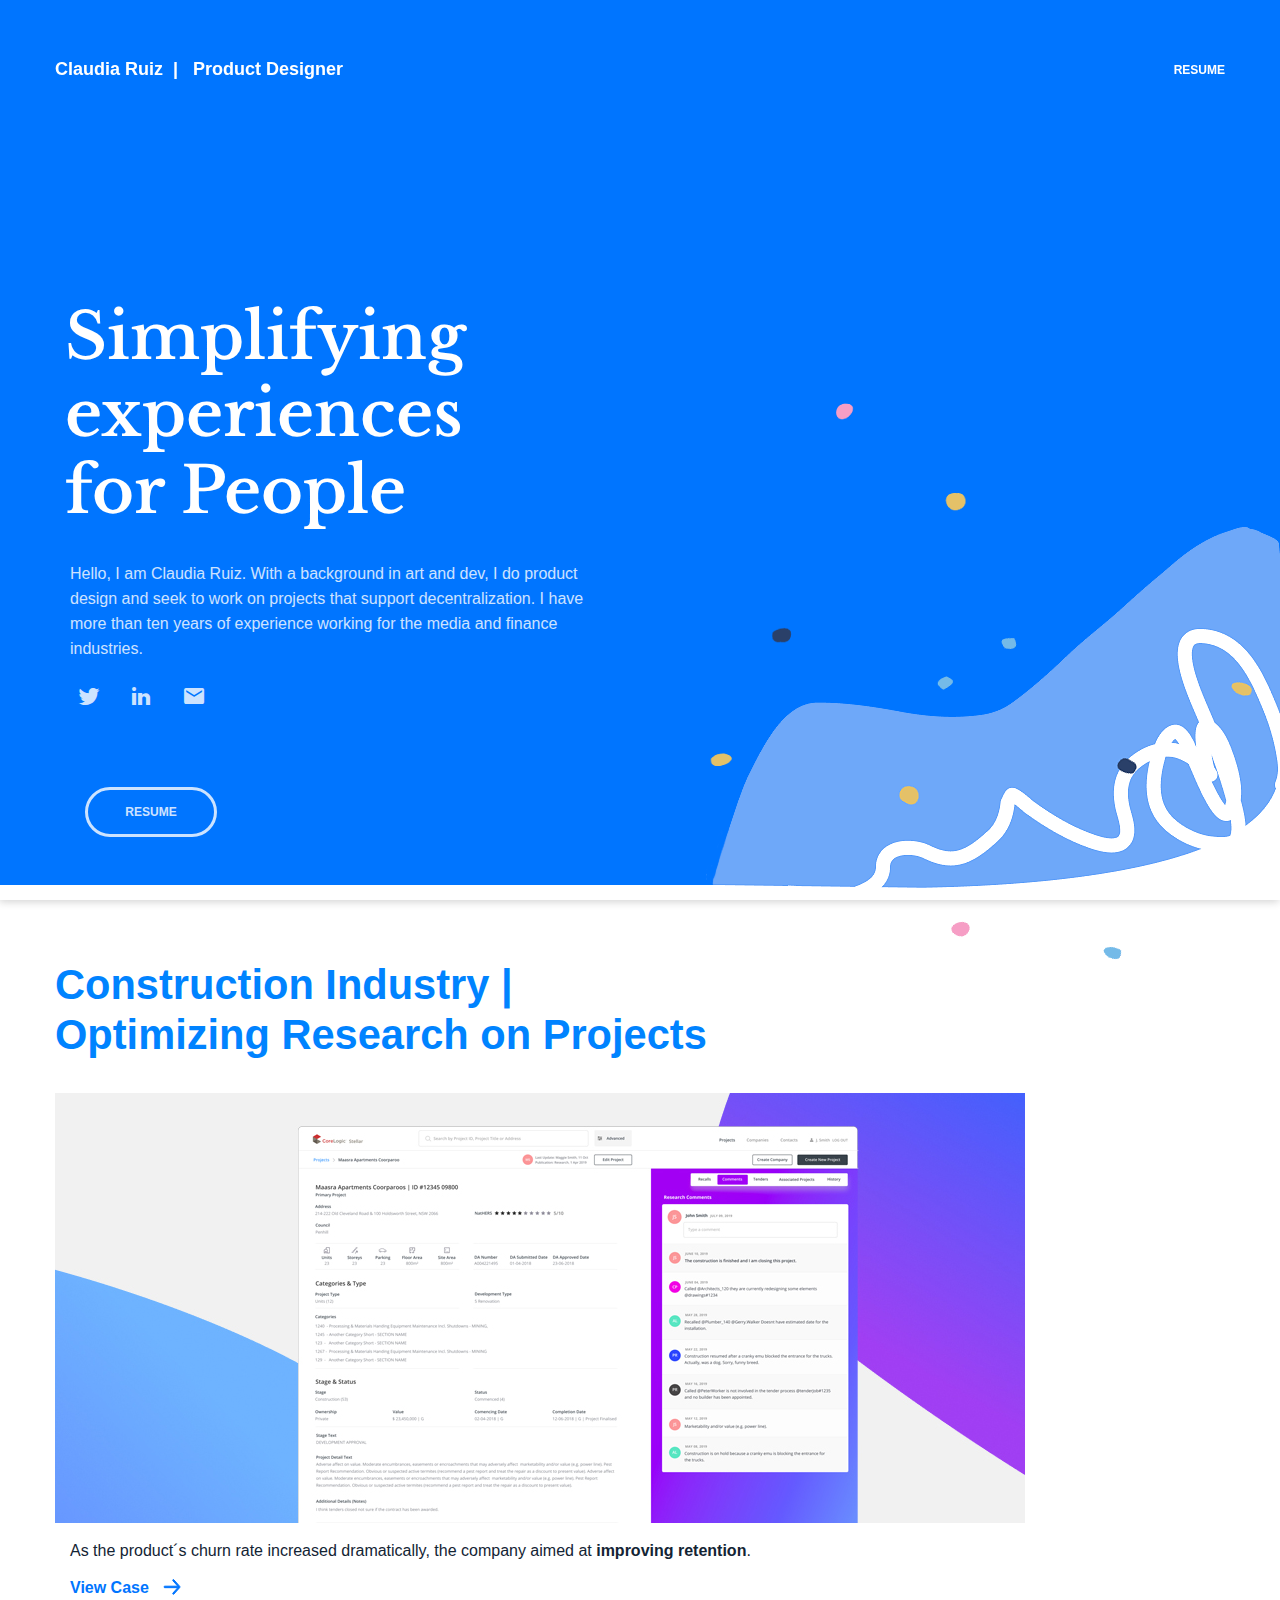
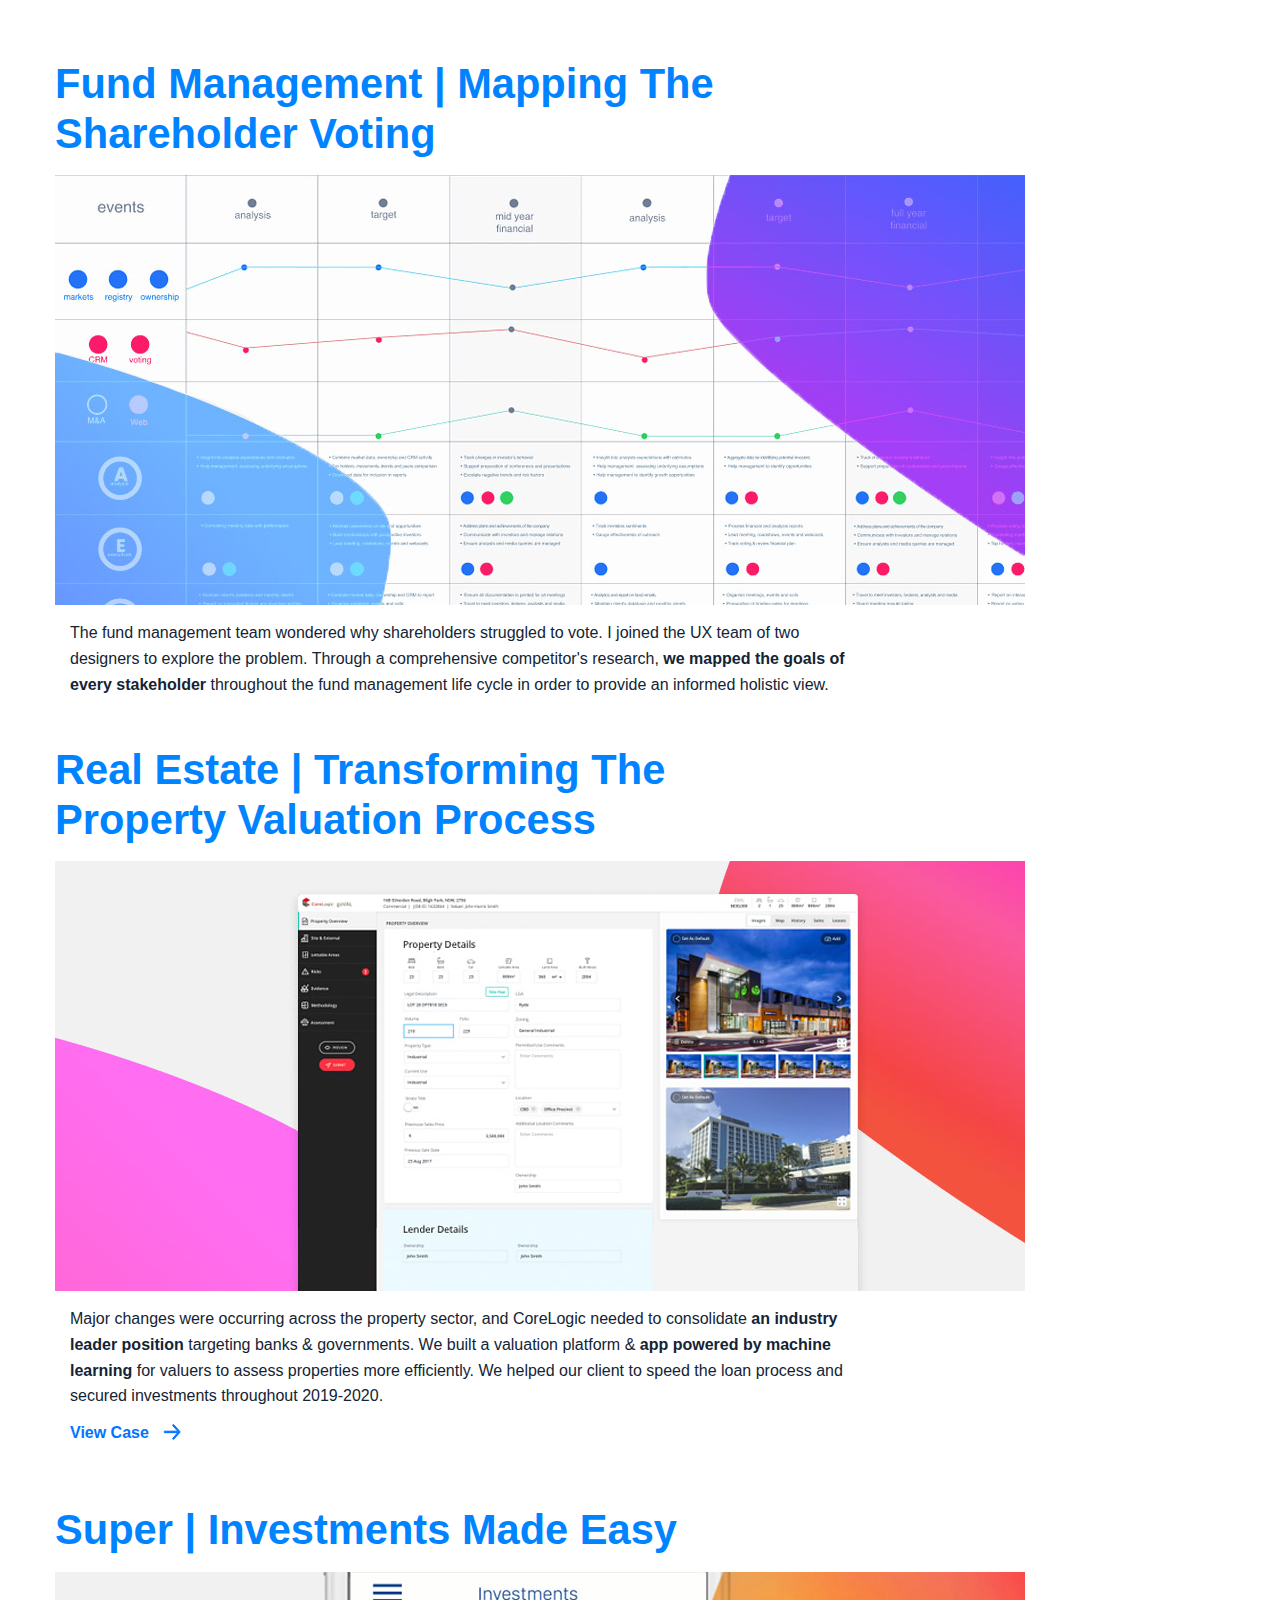
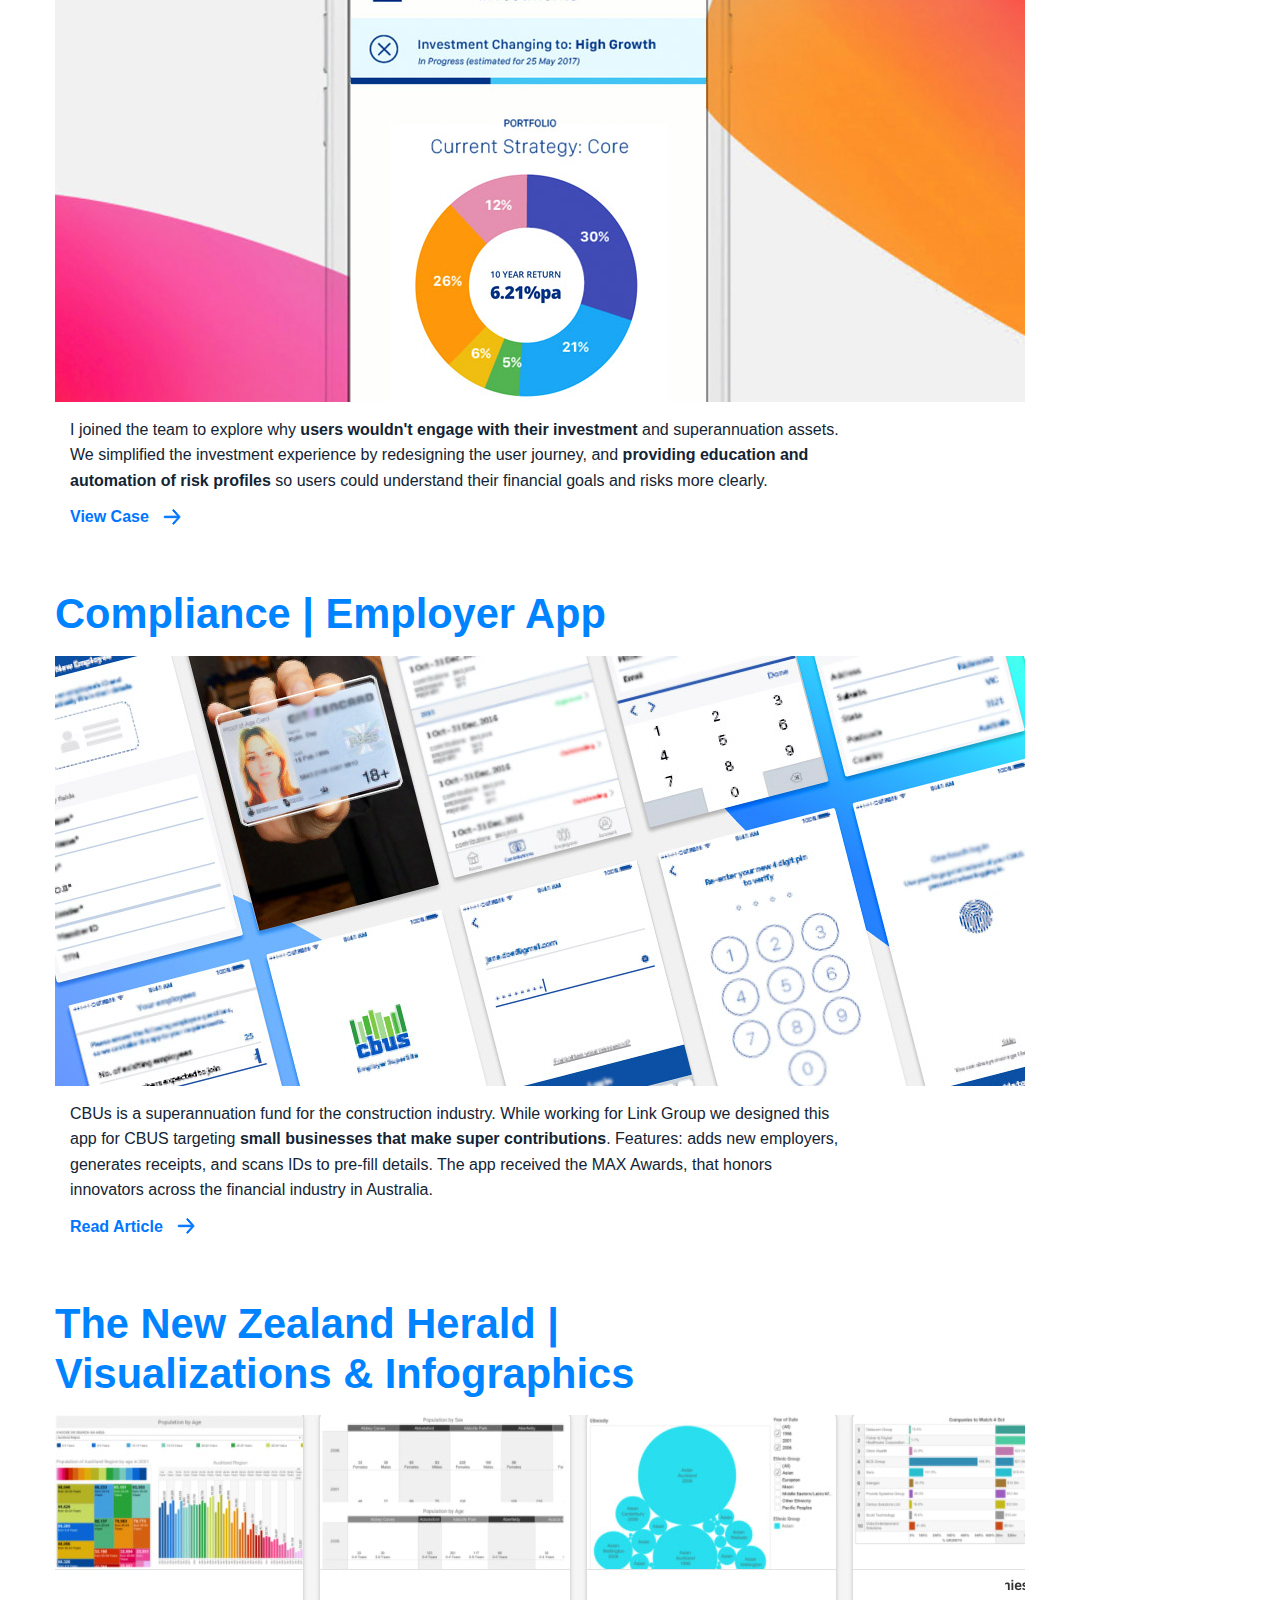
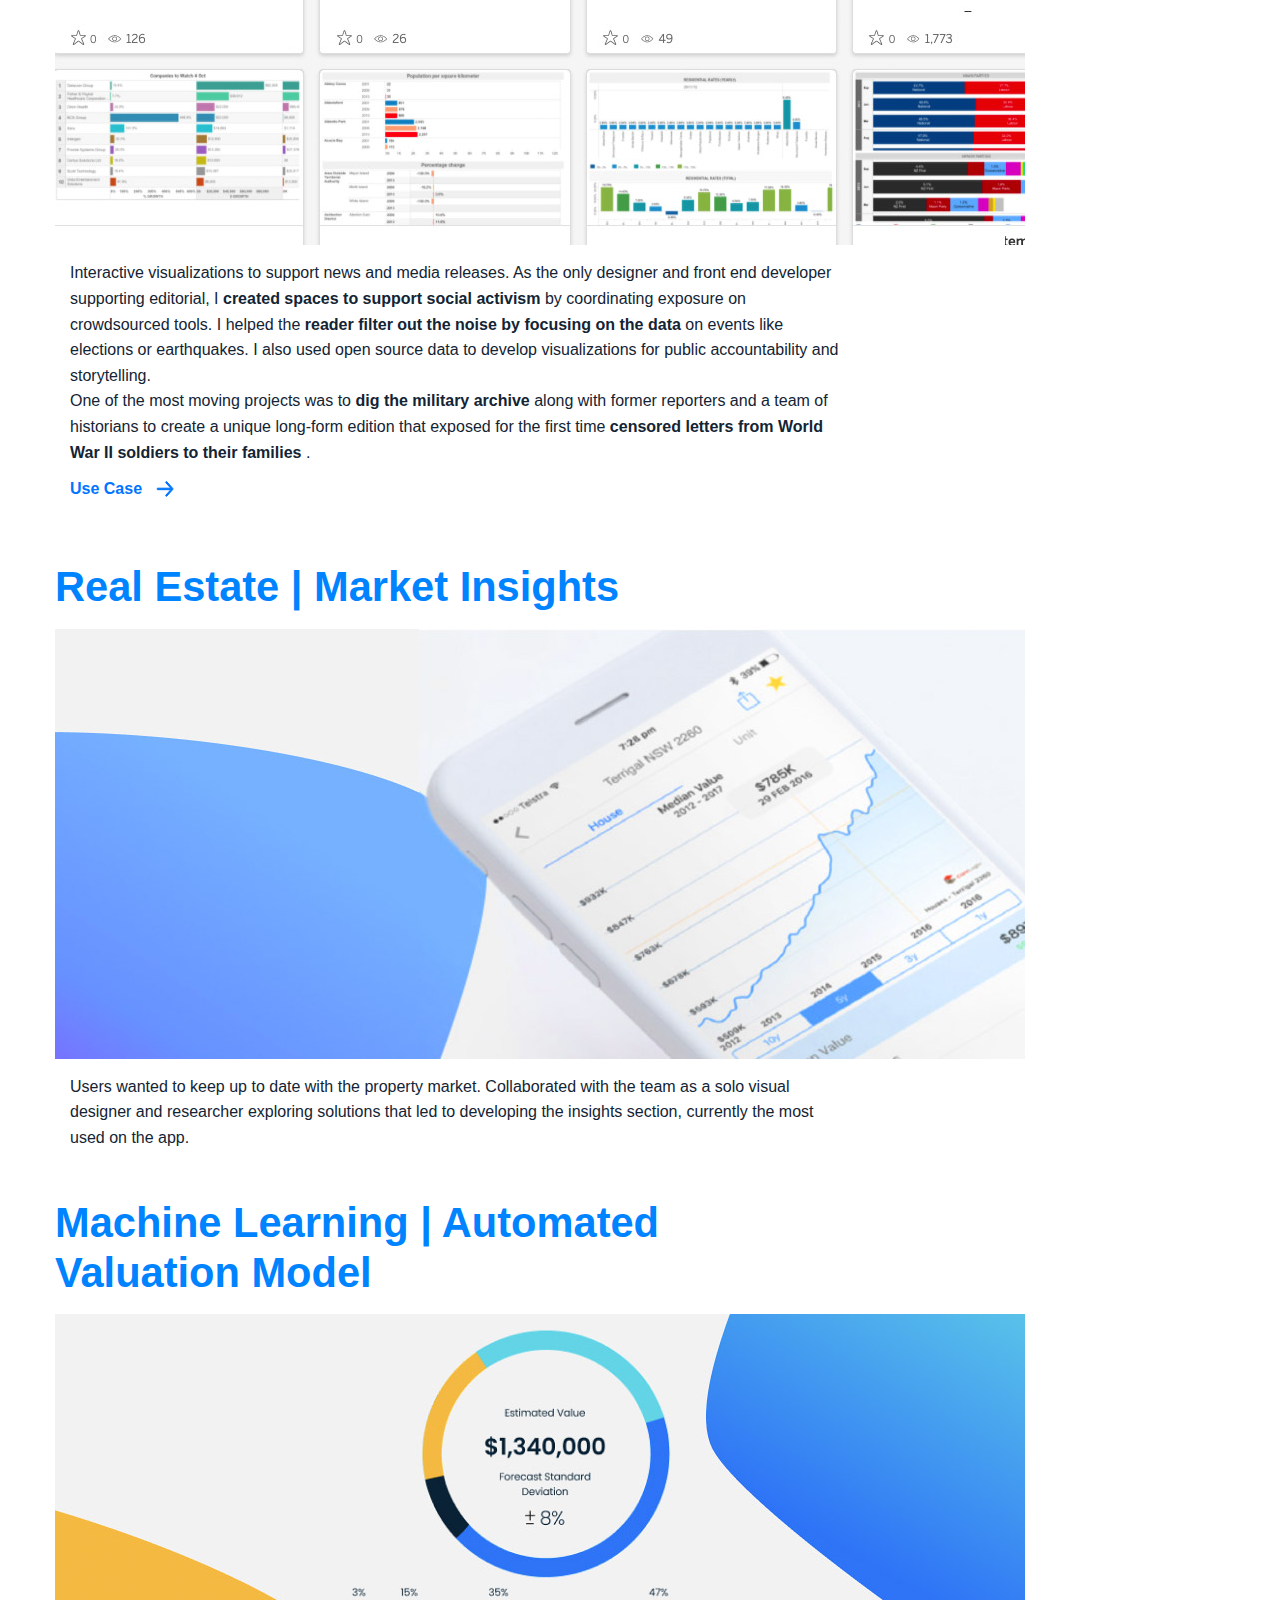
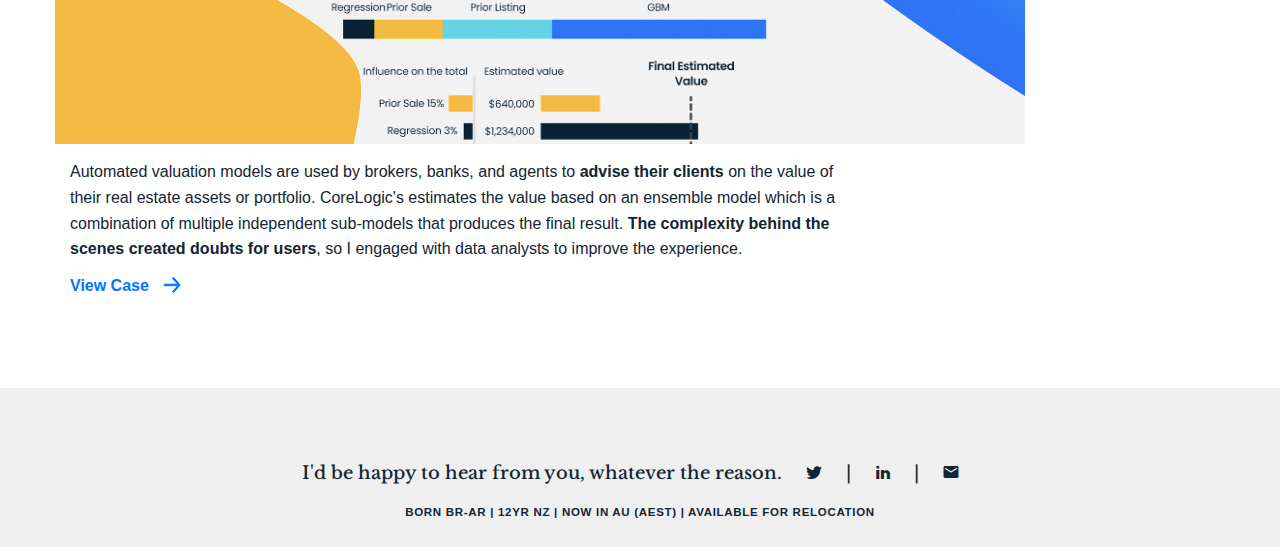
==== index.html @ 1a28e0f2 "Header Fixed" ====
<!DOCTYPE html>
<html lang="en">
<head>
    <meta charset="UTF-8">
    <meta name="viewport" content="width=device-width, initial-scale=1.0, maximum-scale=1.0, user-scalable=no">
    <title>Claudia Ruiz | Designer</title>
    <link rel="stylesheet" type="text/css" href="css/master.css">
    <link rel="icon" type="image/png" href="media/projects/favicon.svg ">


</head>
<body>

<!-- Loader -->
<div id="page-preloader"><span class="spinner"></span></div>
<!-- Loader end -->

<!-- Header -->
<header class="header header-home">
    <div class="container">
        <div class="row">
            <div class="col-md-5 col-xs-9">
                <a href="index.html" class="logo">
                    <span>Claudia Ruiz&nbsp;  </span>  |  &nbsp; Product Designer
                </a>
            </div>
            <div class="col-md-7 text-right hidden-sm hidden-xs">
                <div class="main-menu header-links">
                    <ul>
                        <li><a href="media/projects/ClaudiaRuiz_Resume2021.pdf" download>Resume</a></li>
                    </ul>
                </div>
            </div>
            <div class="col-xs-3 hidden-lg hidden-md">
                <div class="mobile-btn">
                    <div></div>
                    <div></div>
                    <div></div>
                </div>
            </div>
        </div>
    </div>
</header>
<!-- Header -->

<!-- Mobile menu -->
<div class="mob-menu-wrapper hidden-md hidden-lg">
    <div class="close-mob-menu">
        <span class="mdi mdi-window-close"></span>
    </div>
    <div class="mobile-box-wrap">
        <div class="mobile-box-flex">
            <div class="mobile-menu header-links">
                <ul>
                    <li><a href="media/projects/ClaudiaRuiz_Resume2021.pdf" download>Resume</a></li>
                </ul>
            </div>
        </div>

    </div>
</div>
<!-- Mobile menu -->

<div class="wrapper">

    <div class="first-screen">
        <div class="container full-height">
            <div class="row justify-content-md-center full-height">

                <div class="col-lg-10 col-md-auto col-xs-12 full-height">
                    <div class="first-screen-box">
                        <div class="about-me">
                            <div class="about-title">
                                <h1>Simplifying experiences for People</h1>
                            </div>
                            <div class="opacity-box col-lg-7 col-md-6">
                                <p>
                                    Hello, I am Claudia Ruiz. With a background in art and dev, I do product design and seek to work on projects
                                    that support decentralization. I have more than ten years of experience working for the media and finance industries. 
                                </p>
                                
                                <div class="about-me-info col-lg-12 col-md-12 col-xs-12">
                                    <p class="social-media-icons">
                                        <a target="_blank" href="https://twitter.com/ClaudiaRuizUX" class="fa fonts-icons mdi mdi-twitter"></a>
                                        <a target="_blank" href="https://www.linkedin.com/in/claudiaux/" class="fa fonts-icons mdi mdi-linkedin"></a>
                                        <a target="_blank" href="mailto:claudiaruizux@gmail.com" class="fa fonts-icons mdi mdi-email"></a>  
                                    </p>
                                    <p>
                                        <a class="site-btn btn-theme-white-tr" href="media/projects/ClaudiaRuiz_Resume2021.pdf" download>Resume</a>
                                    </p>      
                                </div>
                            </div>
                        </div>
                   </div>
                </div>
            </div>
        </div>
        <div>
            <img class="home-doodle hidden-md hidden-sm hidden-xs" src="media/home-bg.png" alt="Decorative Doodle">
        </div>
    </div><!-- First Screen -->

    <div id="projects" class="projects-section section">
        <div class="container">

            <!-- ------------------------------- Construction Industry Starts ---------------------------------->

            <div class="row projects-wrapper">
                <div class="col-lg-10 col-sm-12 col-xs-12 project-item">
                    <a href="Constructions.html" class="project">
                        <div class="project-name">
                            <h5>Construction Industry | Optimizing Research on Projects<h5>
                        </div>
                        <div class="project-img">
                            <img src="media/project-page/hero-construction.jpg" alt="">
                        </div>
                        <div>
                            <p class="col-lg-10">As the product´s churn rate increased dramatically, the company aimed at <strong>improving retention</strong>.
                    
                            </br><span class="project-more">View Case</span> 
                            </p>                          
                        </div>
                    </a>
                </div>

                <!-- ------------------------------- AVM Fund Managment Starts ---------------------------------->
                <div class="col-lg-10 col-sm-12 col-xs-12 project-item" id="AGM">
                    <a href="#" class="project comingSoon">
                        <div class="project-name">
                            <h5>Fund Management | Mapping The Shareholder Voting</h5>
                        </div>
                        <div class="project-img voting">
                            <img src="media/project-page/voting-fundManagement.jpg" alt="">
                        </div>
                        <div>
                            <p class="col-lg-10">
                                The fund management team wondered why shareholders struggled to vote.
                                I joined the UX team of two designers to explore the problem. Through a comprehensive  competitor's research,
                                <strong>we mapped the goals of every stakeholder</strong> throughout the fund management life cycle in order to provide an informed holistic view.
                            </p>  
                        </div>
                    </a>
                </div>

                <!-- ------------------------------- Valuations Starts ---------------------------------->
                <div class="col-lg-10 col-sm-12 col-xs-12 project-item" id="valuations">
                    <a href="Valuations.html" class="project">
                        <div class="project-name">
                            <h5>Real Estate | Transforming The Property Valuation Process</h5>
                        </div>
                        <div class="project-img valuations">
                            <img src="media/project-page/hero-valuation.jpg" alt="">
                        </div>
                        <div>
                            <p class="col-lg-10">
                                Major changes were occurring across the property sector, and CoreLogic needed to consolidate <strong>an industry
                                leader position</strong> targeting banks & governments. We built a valuation platform & <strong>app powered by machine learning</strong>
                                for valuers to assess properties more efficiently. We helped our client to speed the loan process and secured
                                investments throughout 2019-2020.
                            </br><span class="project-more">View Case</span> 
                            </p>  
                        </div>
                    </a>
                </div>

                <!-- ------------------------------- Super Investments Starts ---------------------------------->
                <div class="col-lg-10 col-sm-12 col-xs-12 project-item" id="superannuation">
                    <a href="Superannuation.html" class="project">
                        <div class="project-name">
                            <h5>Super | Investments Made Easy</h5>
                        </div>
                        <div class="project-img valuations">
                            <img src="media/project-page/super-investment-hero.jpg" alt="">
                        </div>
                        <div>
                            <p class="col-lg-10">
                                I joined the team to explore why <strong>users wouldn't engage with their investment</strong> and superannuation assets. 
                                We simplified the investment experience by redesigning the user journey,
                                and <strong>providing education and automation of risk profiles</strong> so users could understand their financial goals and risks more clearly.
                                </br><span class="project-more">View Case</span> 
                            </p>  
                        </div>
                    </a>
                </div>

                <!-- ------------------------------- Super Compliance Starts ---------------------------------->
                <div class="col-lg-10 col-sm-12 col-xs-12 project-item">
                    <a target="_blank" href="https://www.cbussuper.com.au/about-us/news/media-release/cbus-industry-first-employer-smartphone-app-awarded" class="project">
                        <div class="project-name">
                            <h5>Compliance | Employer App</h5>
                        </div>
                        <div class="project-img">
                            <img src="media/project-page/compliance-employer-app.jpg" alt="">
                        </div>
                        <div>
                            <p class="col-lg-10">
                                CBUs is a superannuation fund for the construction industry. While working for Link Group we designed this app for CBUS
                                targeting <strong>small businesses that make super contributions</strong>. Features: adds new employers, 
                                generates receipts, and scans IDs to pre-fill details. 
                                The app received the MAX Awards, that honors innovators across the financial industry in Australia.
                            </br><span class="project-more">Read Article</span> 
                            </p>  
                        </div>
                    </a>
                </div>

                <!-- ------------------------------- News Visualizations Starts ---------------------------------->
                <div class="col-lg-10 col-sm-12 col-xs-12 project-item" id="Visualizations">
                    <a href="Visualizations.html" class="project">
                        <div class="project-name">
                            <h5>The New Zealand Herald | Visualizations & Infographics</h5>
                        </div>
                        <div class="project-img valuations">
                            <img src="media/project-page/nzherald-mapping.jpg" alt="">
                        </div>
                        <div>
                            <p class="col-lg-10">
                                Interactive visualizations to support news and media releases.
                                As the only designer and front end developer supporting editorial, I <strong>created spaces to support social activism</strong> by coordinating exposure on crowdsourced tools.
                                I helped the <strong>reader filter out the noise by focusing on the data</strong> on events like elections or earthquakes. I also used open source data to develop visualizations
                                for public accountability and storytelling.
                            </p>
                            <p class="col-lg-10"> One of the most moving projects was to <strong>dig the military archive</strong> along with former reporters and a team of historians
                                to create a unique long-form edition that exposed for the first time <strong>censored letters from World War II soldiers to their families</strong> .
                            </p>

                            <p class="col-lg-12">
                            <span class="project-more">Use Case</span>
                            </p>
                        </div>
                    </a>
                    
                </div>

                 <!-- ------------------------------- RealEstate Market Insights Starts http://anzac100.nzherald.co.nz/ ---------------------------------->
                 <div class="col-lg-10 col-sm-12 col-xs-12 project-item" id="realestate">
                    <a href="#" class="project comingSoon">
                        <div class="project-name">
                            <h5>Real Estate | Market Insights</h5>
                        </div>
                        <div class="project-img marketInsights">
                            <img src="media/project-page/RealEstate-MarketInsight-app.jpg" alt="">
                        </div>
                        <div>
                            <p class="col-lg-10">
                                Users wanted to keep up to date with the property market. Collaborated with the team as a solo visual designer and researcher
                                exploring solutions that led to developing the insights section, currently the most used on the app.
                            </p>  
                        </div>
                    </a>
                </div>

                <!-- ------------------------------- AVM Explorer Starts ---------------------------------->
                <div class="col-lg-10 col-sm-12 col-xs-12 project-item" id="AVM">
                    <a href="AVM.html" class="project">
                        <div class="project-name">
                            <h5>Machine Learning | Automated Valuation Model</h5>
                        </div>
                        <div class="project-img avmexplorer">
                            <img src="media/project-page/Mlearning-AVMExplorer.jpg" alt="">
                        </div>
                        <div>
                            <p class="col-lg-10">
                                Automated valuation models are used by brokers, banks, and agents to <strong>advise their
                                clients</strong> on the value of their real estate assets or portfolio. CoreLogic's 
                                estimates the value based on an ensemble model which is a combination of multiple
                                independent sub-models that produces the final result. <strong>The complexity behind
                                the scenes created doubts for users</strong>, so I engaged with data analysts to improve the experience.
                            </br><span class="project-more">View Case</span>   
                            </p> 
                            
                        </div>
                    </a>
                </div>
                
            </div>
        </div>
    </div>
</div>

<footer class="footer">
    <div>
        <h6 class="" >I'd be happy to hear from you, whatever the reason.
            <a target="_blank" href="https://twitter.com/ClaudiaRuizUX" class="fa fonts-icons mdi mdi-twitter"></a> |
            <a target="_blank" href="https://www.linkedin.com/in/claudiaux/" class="fa fonts-icons mdi mdi-linkedin"></a> |
             <a target="_blank" href="mailto:claudiaruizux@gmail.com" class="fa fonts-icons mdi mdi-email"></a></h6>
        <span>
            
        </span>
        <p>BORN BR-AR  |  12YR NZ  |  NOW IN AU (AEST)  |  AVAILABLE FOR RELOCATION</p>
    </div> 
</footer>




<script src="js/jquery-2.2.3.min.js"></script>
<script src="js/bootstrap.min.js"></script>

<script src="js/jquery.placeholder.min.js"></script>

<!--Isotope-->
<script src="assets/isotope/imagesloaded.pkgd.min.js"></script>
<script src="assets/isotope/isotope.pkgd.min.js"></script>

<!--Gradient-->
<script src="assets/gradient/gradient.js"></script>

<!--Highcharts-->
<script src="assets/highcharts/highcharts.js"></script>
<script src="assets/highcharts/data.js"></script>
<script src="assets/highcharts/exporting.js"></script>

<!--jquery.custom-scroll-->
<script src="assets/jquery.mCustomScrollbar/jquery.mCustomScrollbar.concat.min.js"></script>

<!--social likes-->
<script src="assets/social-likes/social-likes.min.js"></script>

<!--Smooth Scroll-->
<script src="assets/smoothscroll-for-websites/SmoothScroll.js"></script>

<!--jqBootstrapValidation-->
<script src="assets/contact/jqBootstrapValidation.js"></script>
<script src="assets/contact/contact_me.js"></script>

<!--THEME-->
<script src="js/theme.js"></script>
</body>
</html>
---- css/master.css ----
/*------------------------------------------------------------------
[Master Stylesheet]

Project:    Richard - HTML Template
Version:    1.1
Author:        Andrey Sokoltsov
Profile:    http://themeforest.net/user/andreysokoltsov
-------------------------------------------------------------------*/

/* Fonts */
@import url('https://fonts.googleapis.com/css?family=Roboto:300,400,500,700');
@import url('https://fonts.googleapis.com/css?family=Montserrat:300,400,700');
@import url("materialdesignicons.min.css");
@import url('https://fonts.googleapis.com/css2?family=IBM+Plex+Mono:wght@300;400;500;600&family=Libre+Baskerville&display=swap');


/* PLUGIN CSS */
@import url("../assets/jquery.mCustomScrollbar/jquery.mCustomScrollbar.css");

/* MAIN CSS */
@import url("bootstrap.min.css");
@import url("typography.css");
@import url("theme.css");
@import url("responsive.css");
@import url('color.css');
@import url("custom.css");
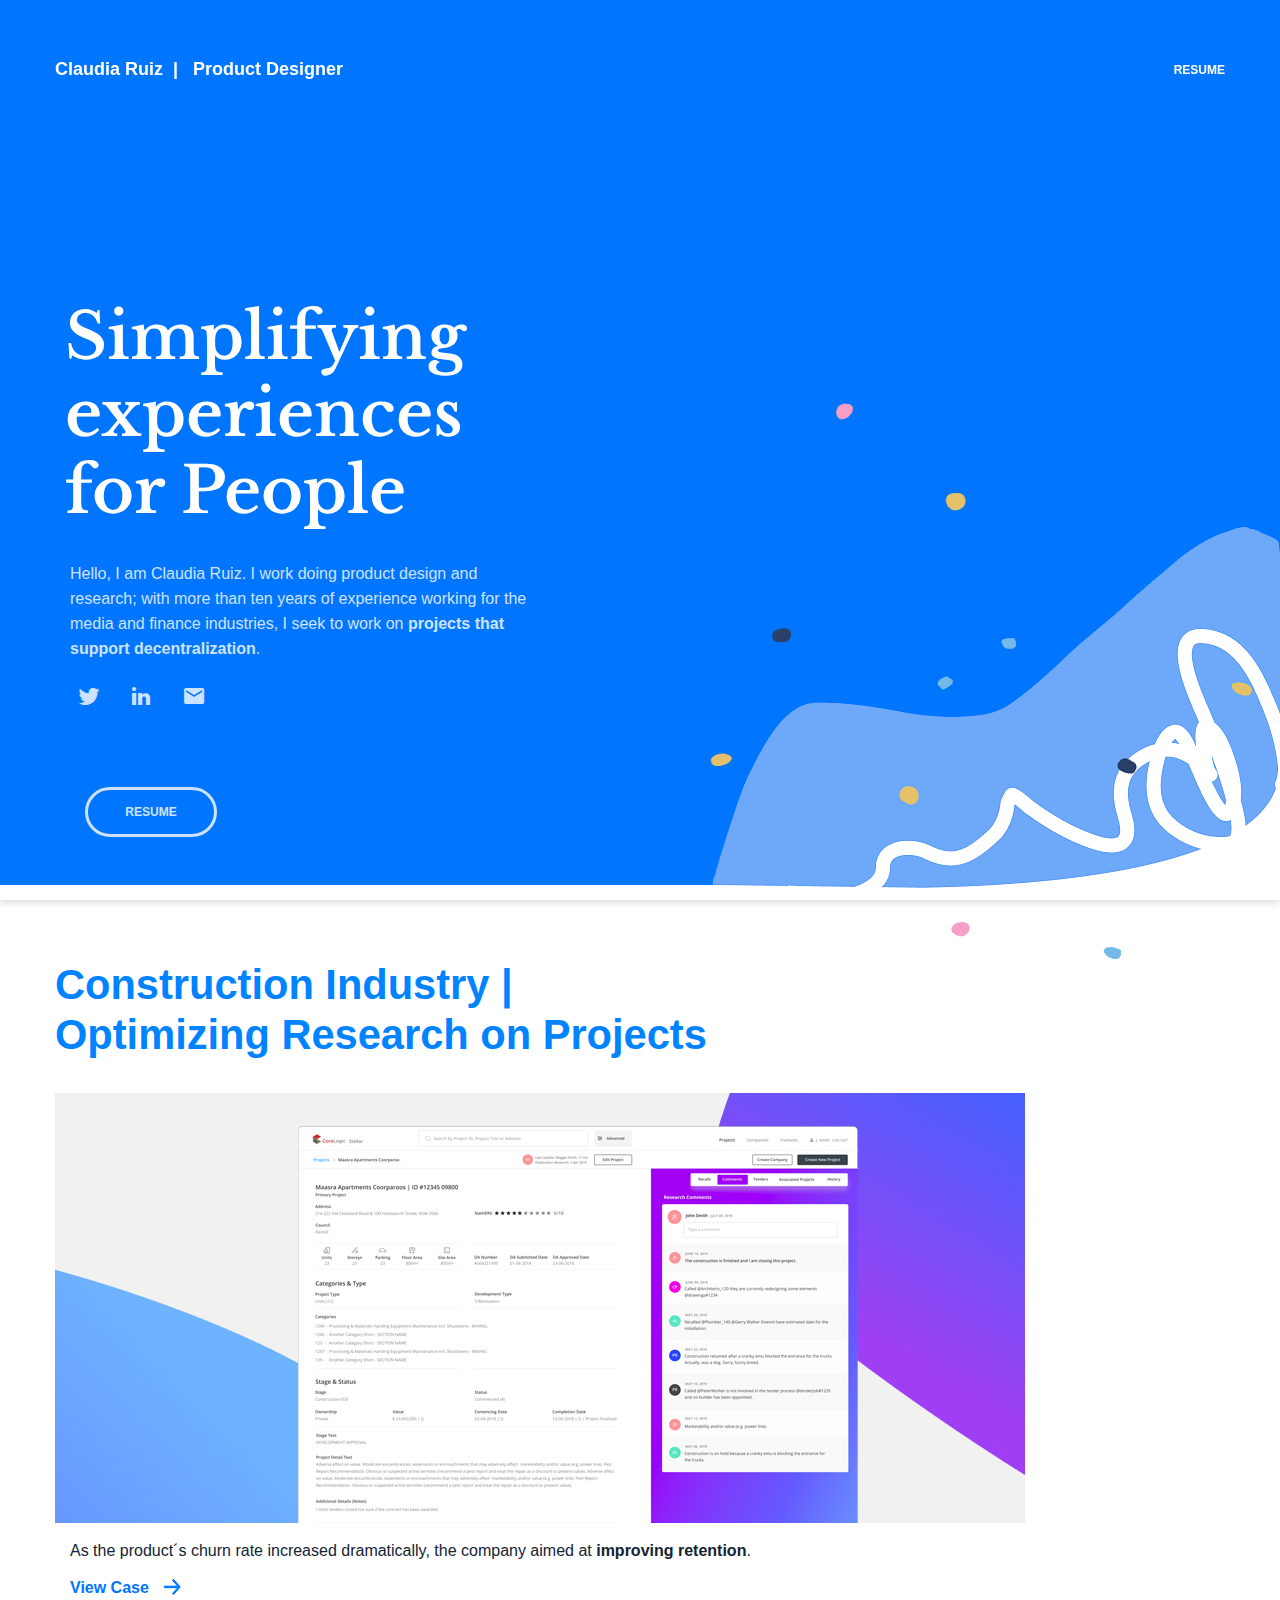
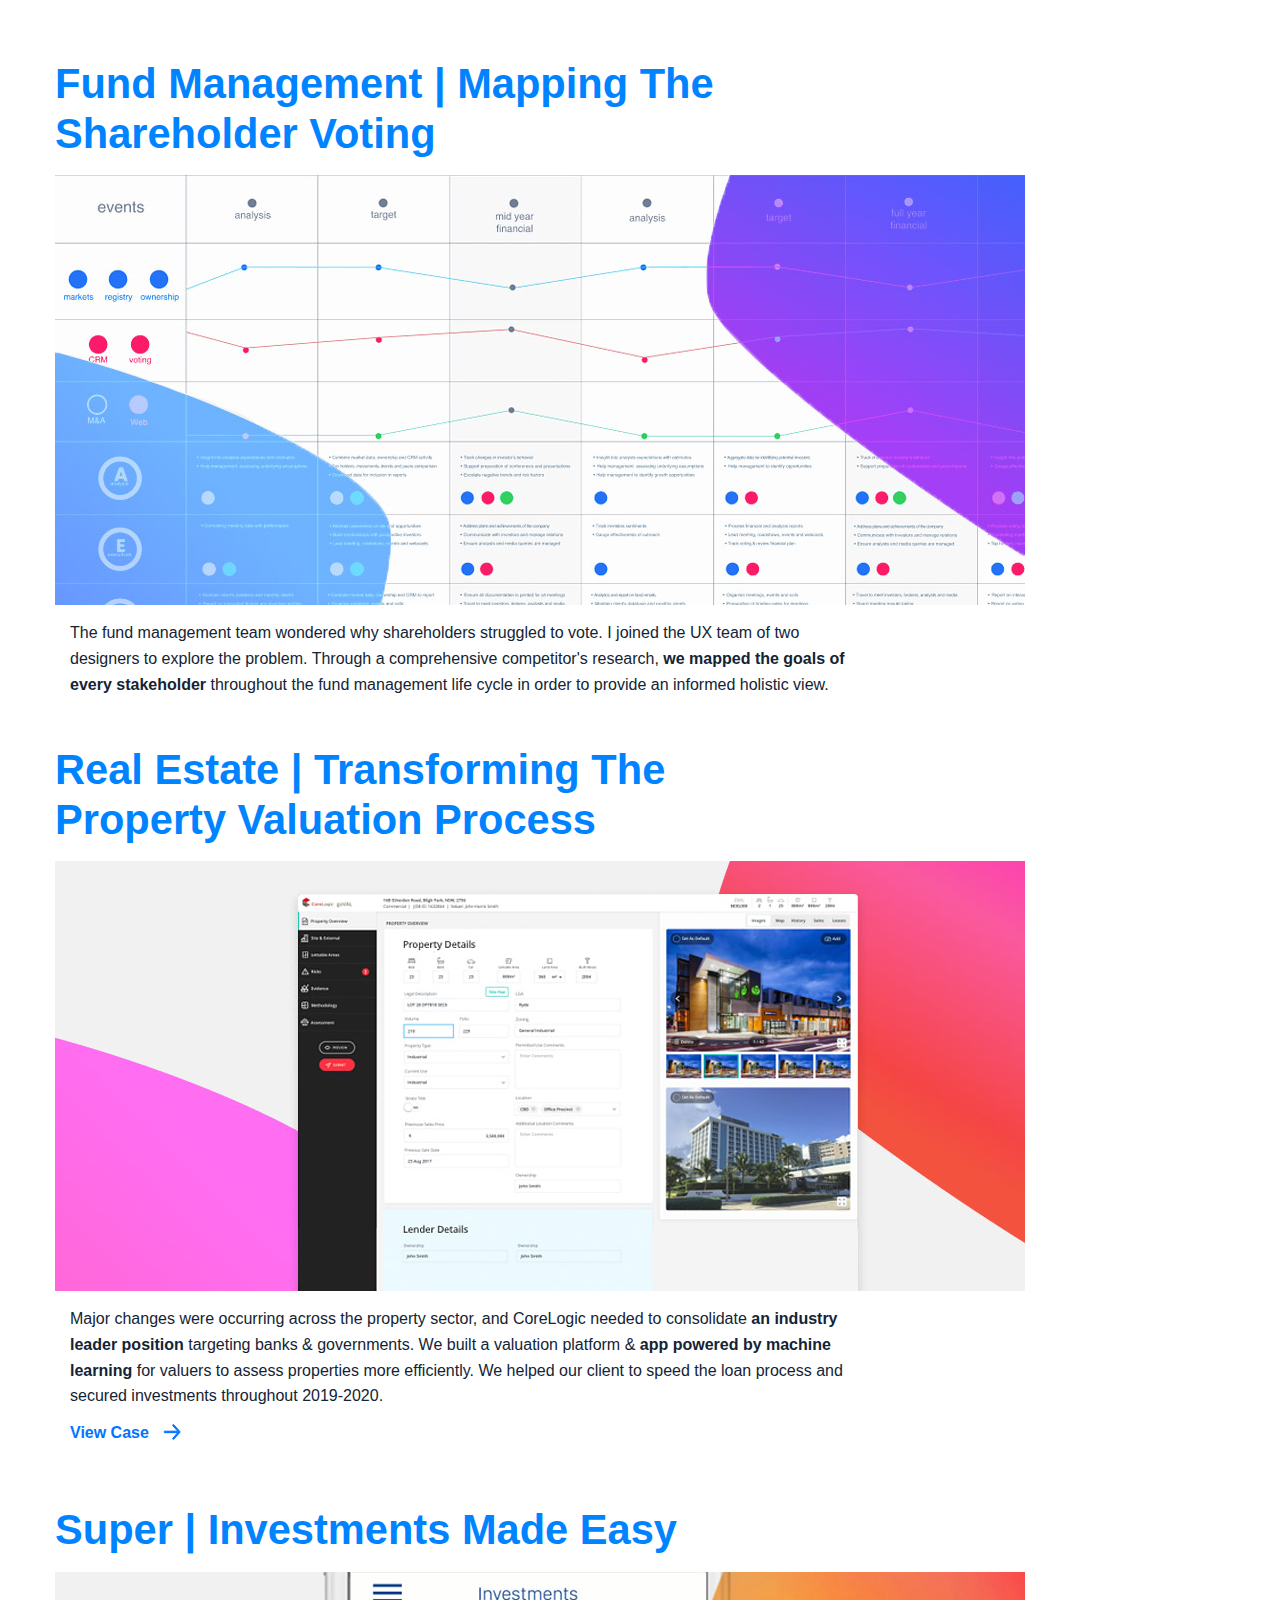
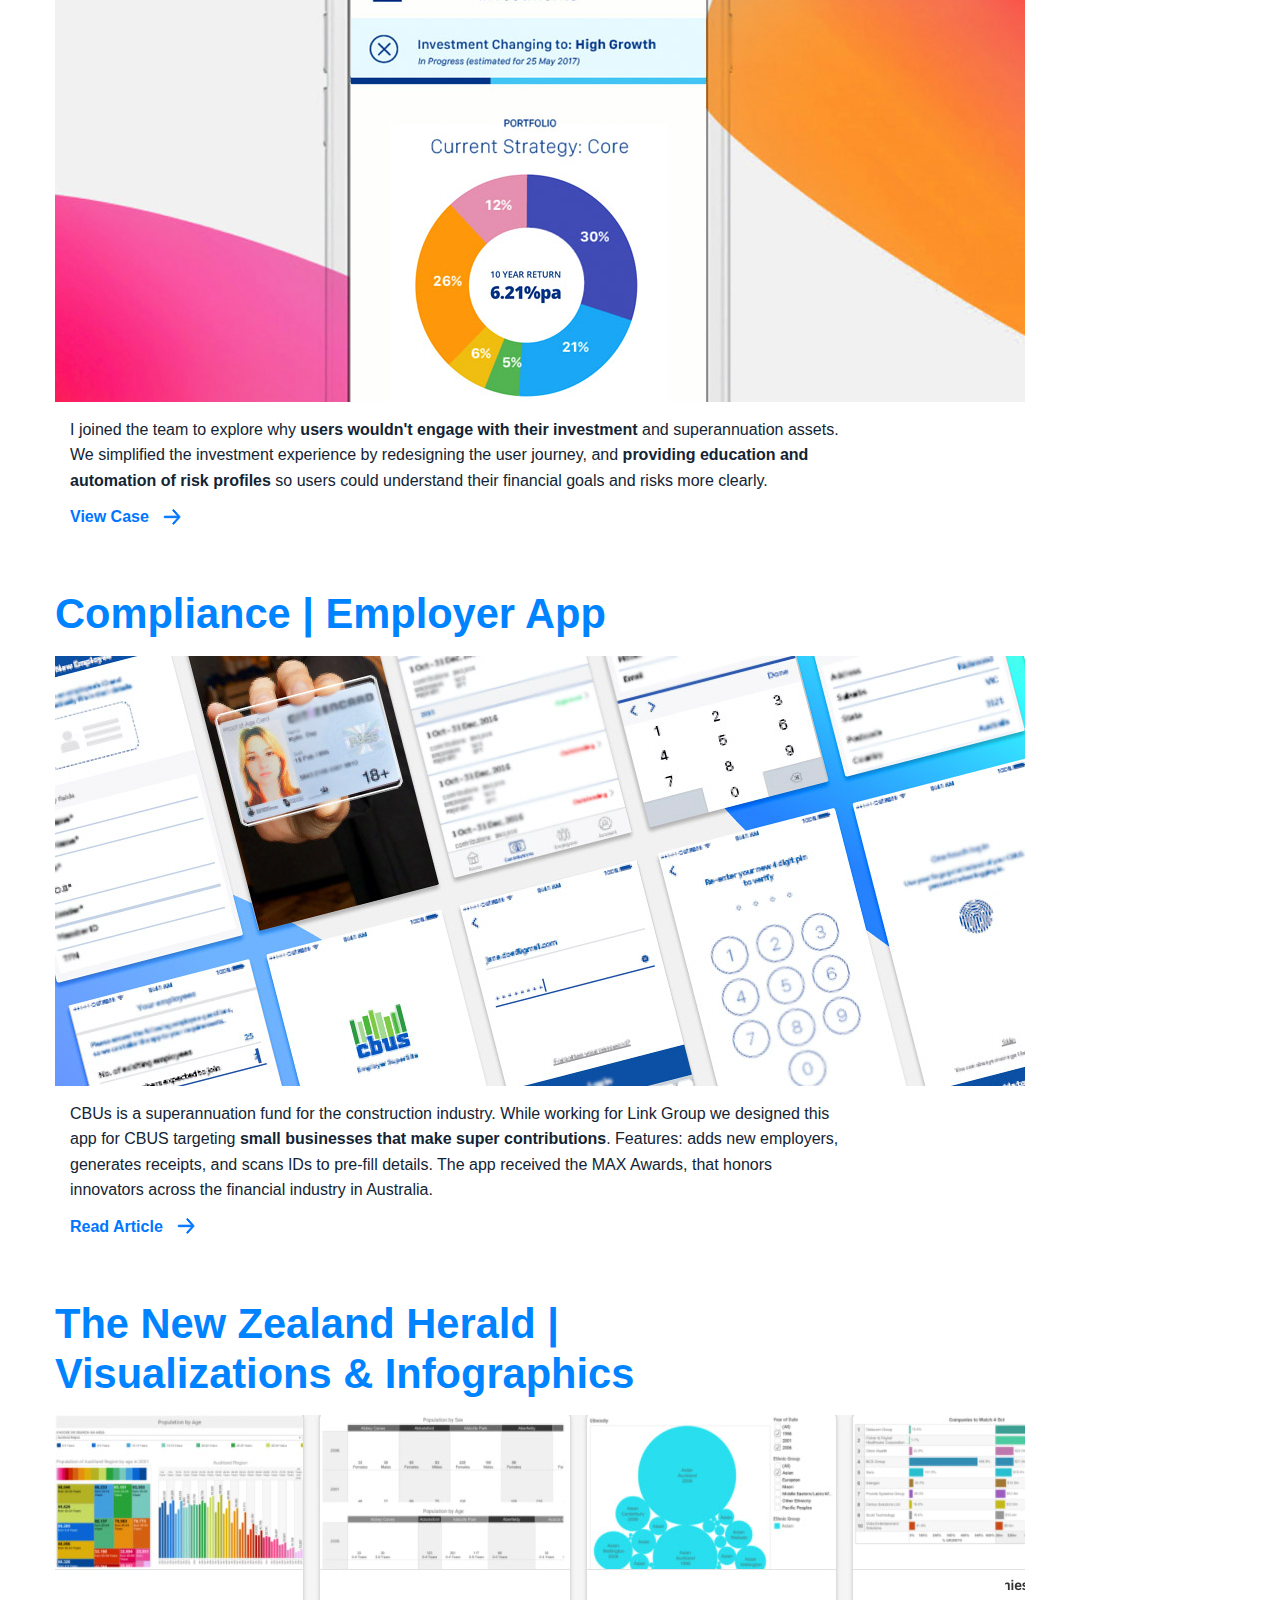
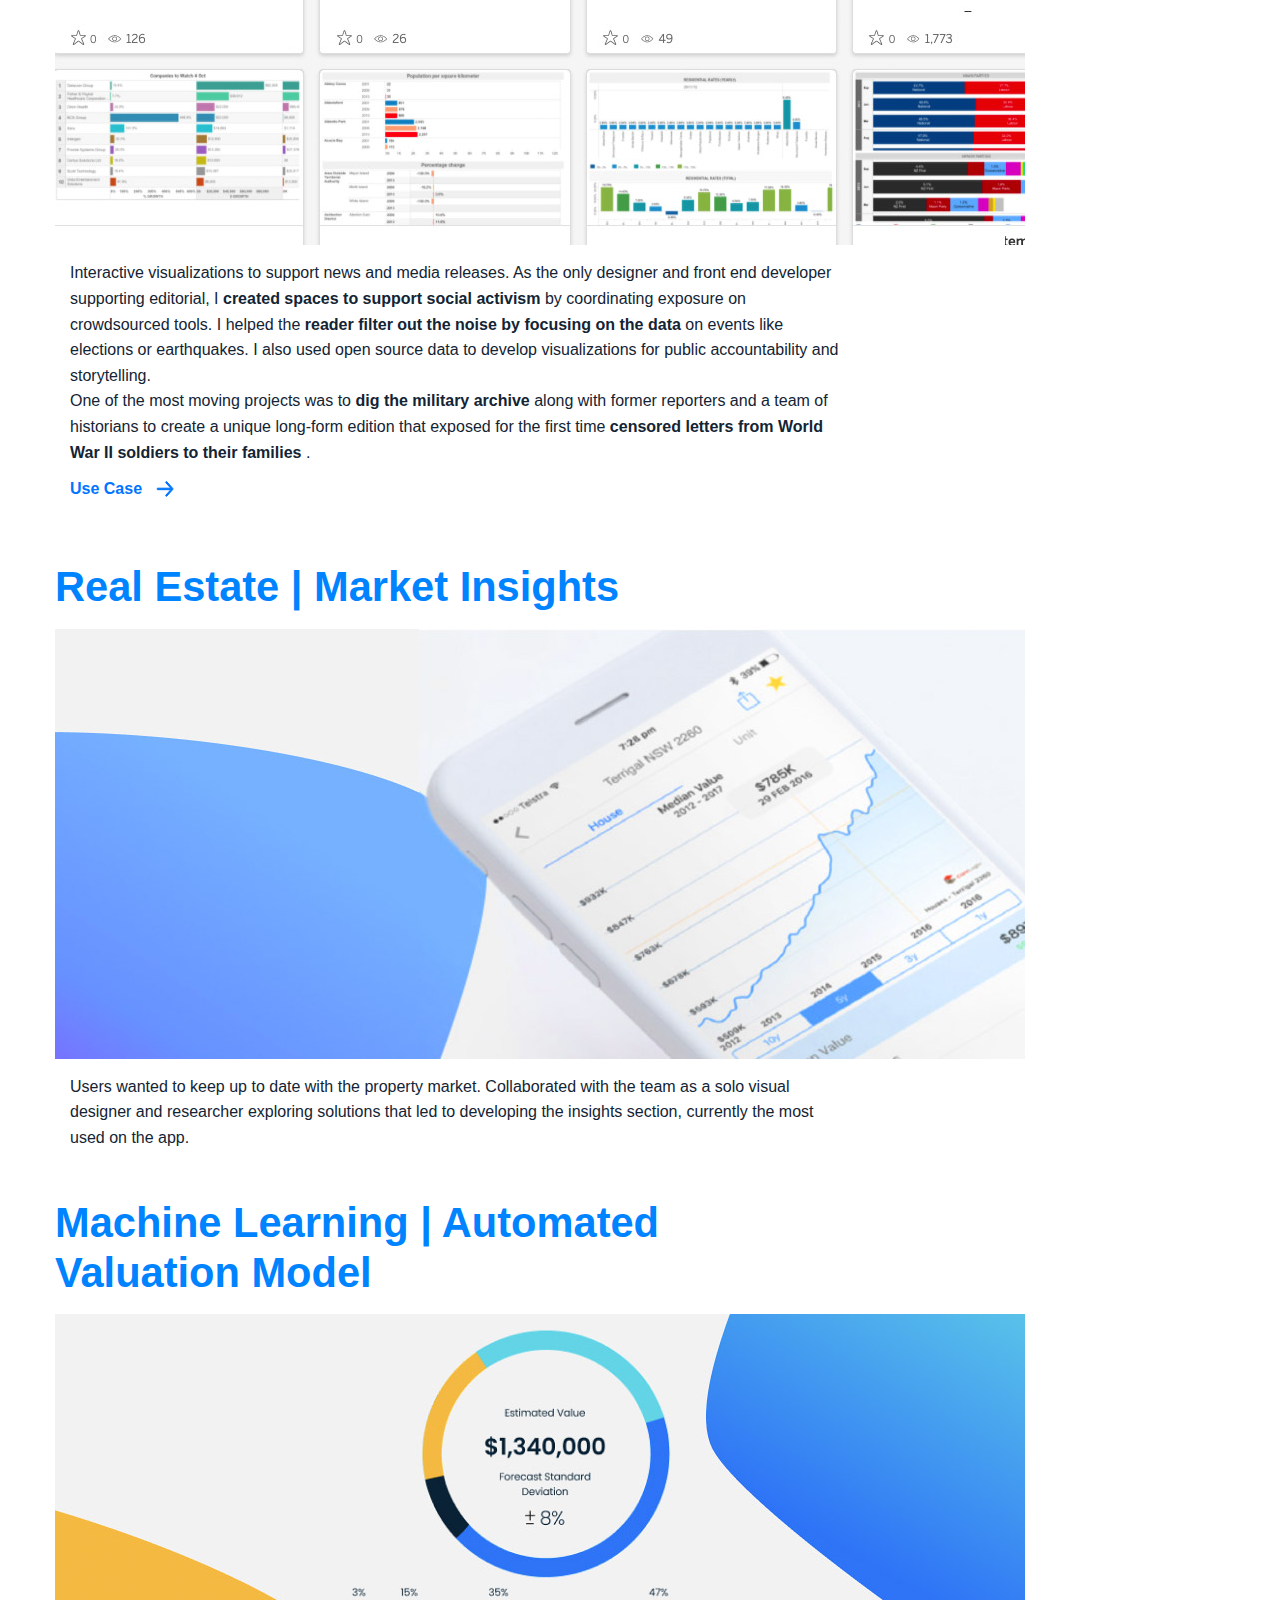
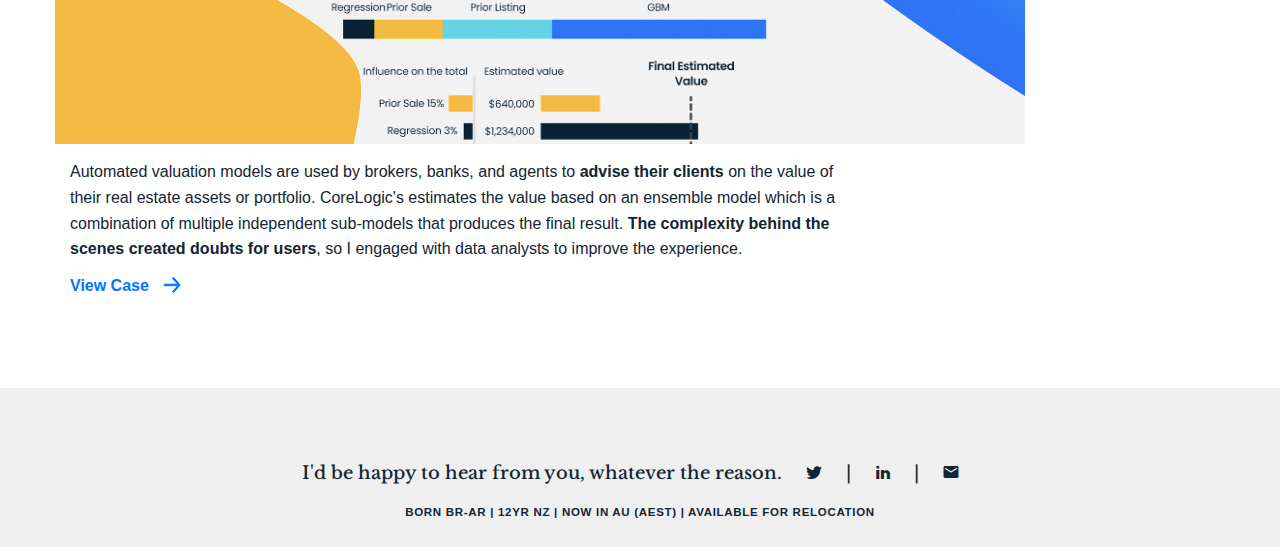
==== commit 6df5bfac: "Intro simplified" ====
--- a/index.html
+++ b/index.html
@@ -73,10 +73,10 @@
                             <div class="about-title">
                                 <h1>Simplifying experiences for People</h1>
                             </div>
-                            <div class="opacity-box col-lg-7 col-md-6">
+                            <div class="opacity-box col-lg-6 col-md-5">
                                 <p>
-                                    Hello, I am Claudia Ruiz. With a background in art and dev, I do product design and seek to work on projects
-                                    that support decentralization. I have more than ten years of experience working for the media and finance industries. 
+                                    Hello, I am Claudia Ruiz. I work doing product design and research; with more than ten years of
+                                    experience working for the media and finance industries, I seek to work on <strong>projects that support decentralization</strong>.
                                 </p>
                                 
                                 <div class="about-me-info col-lg-12 col-md-12 col-xs-12">
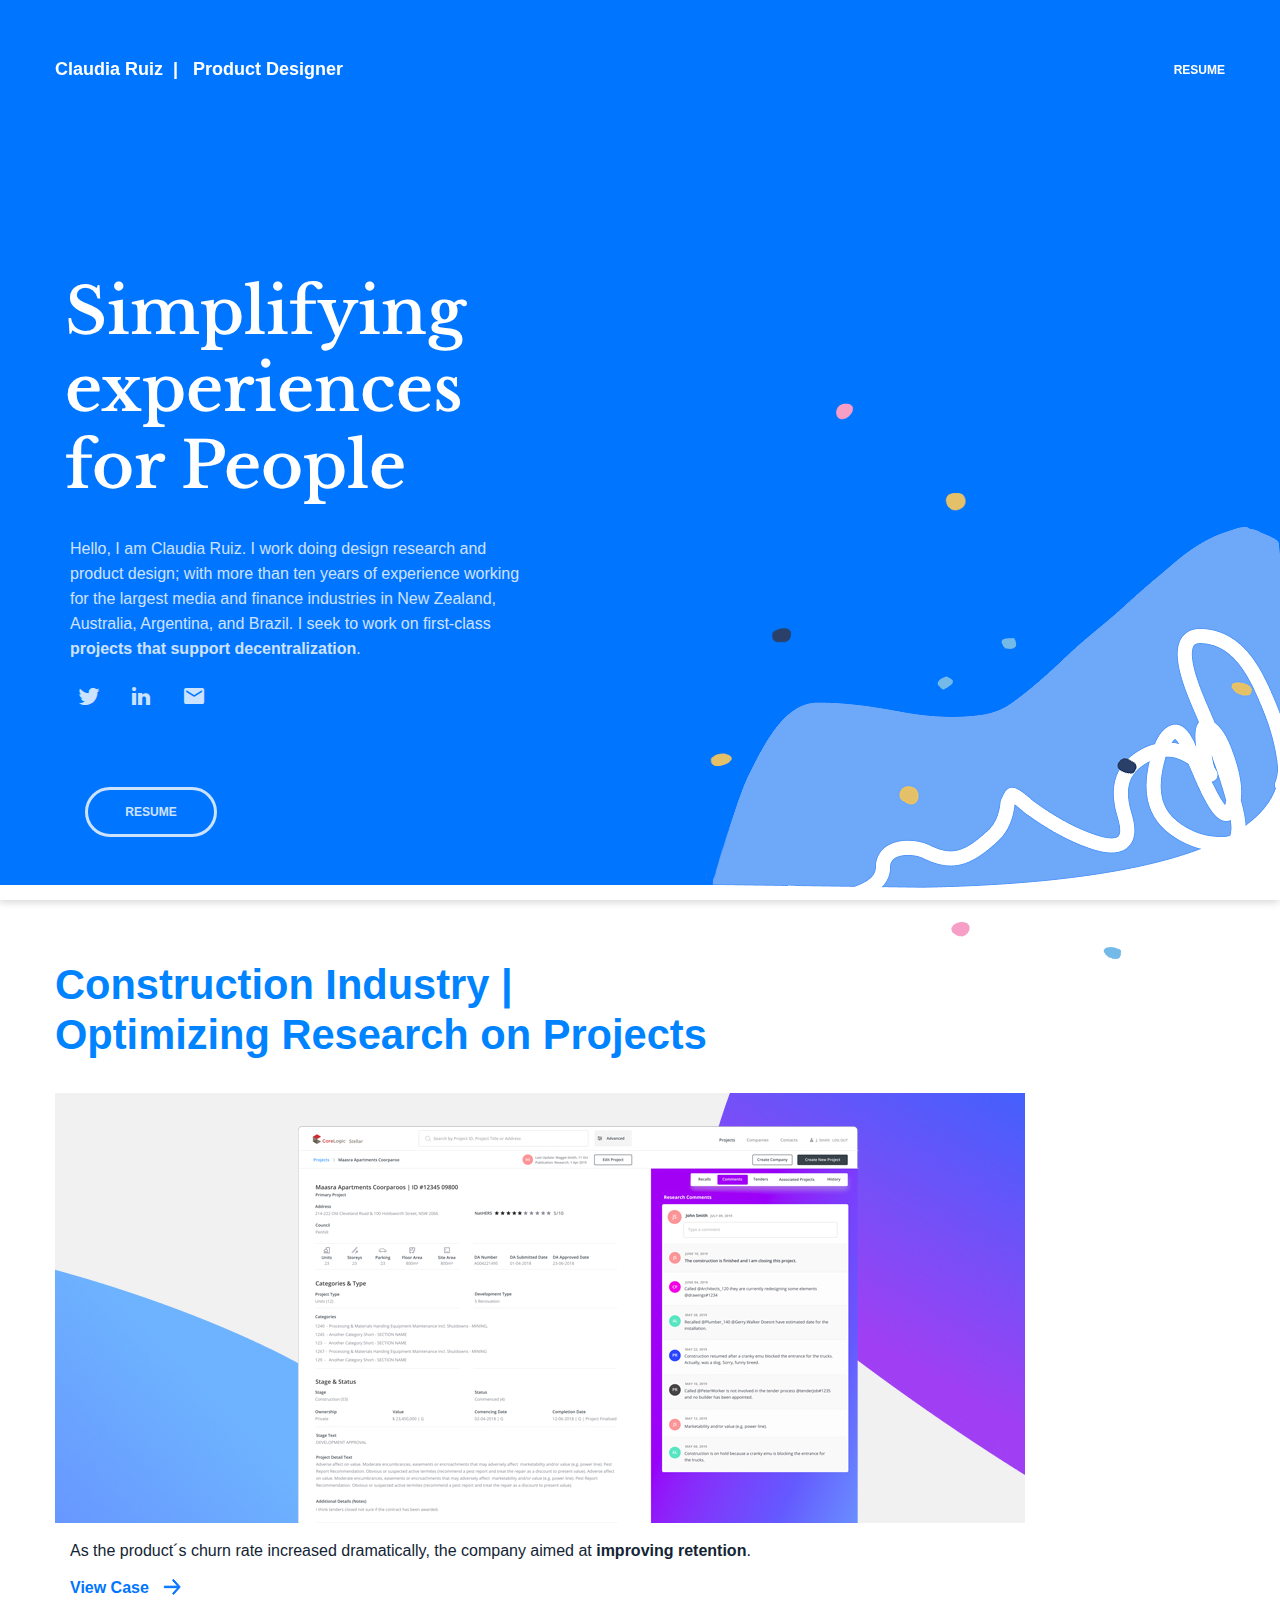
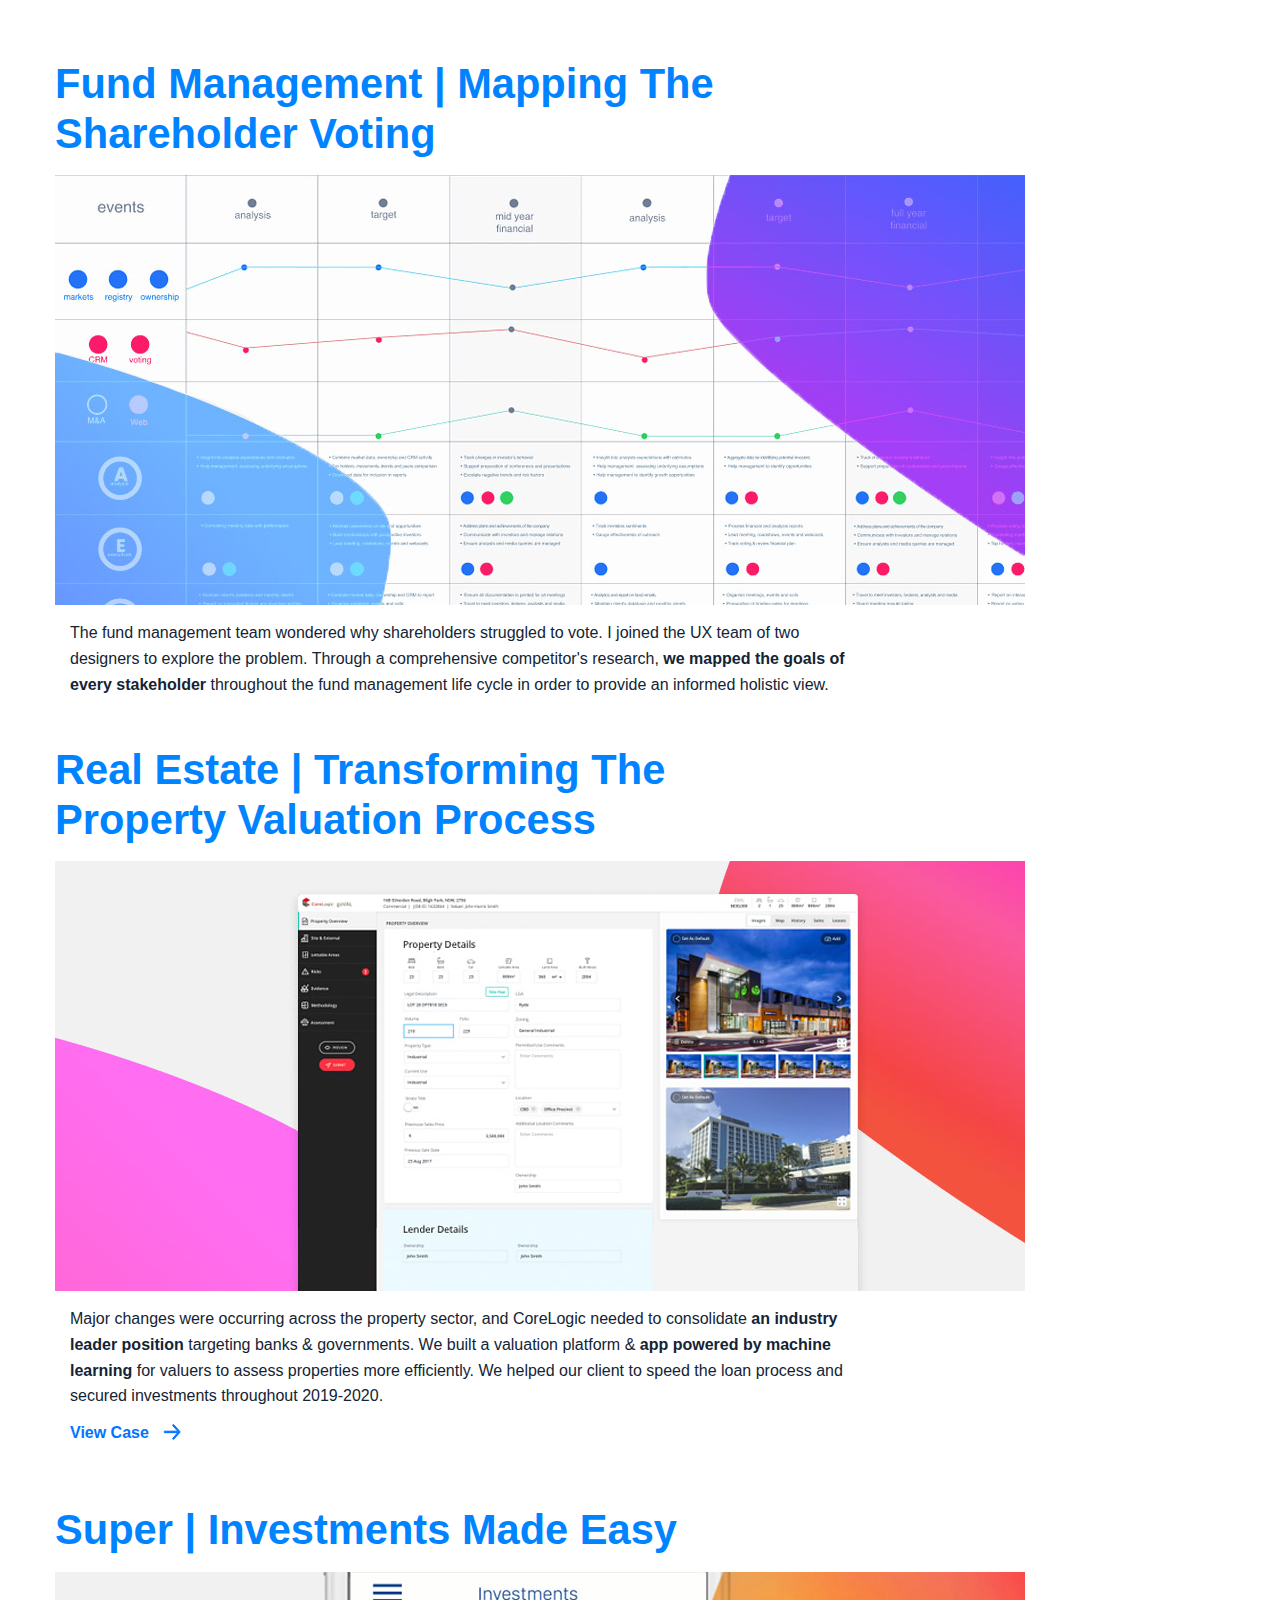
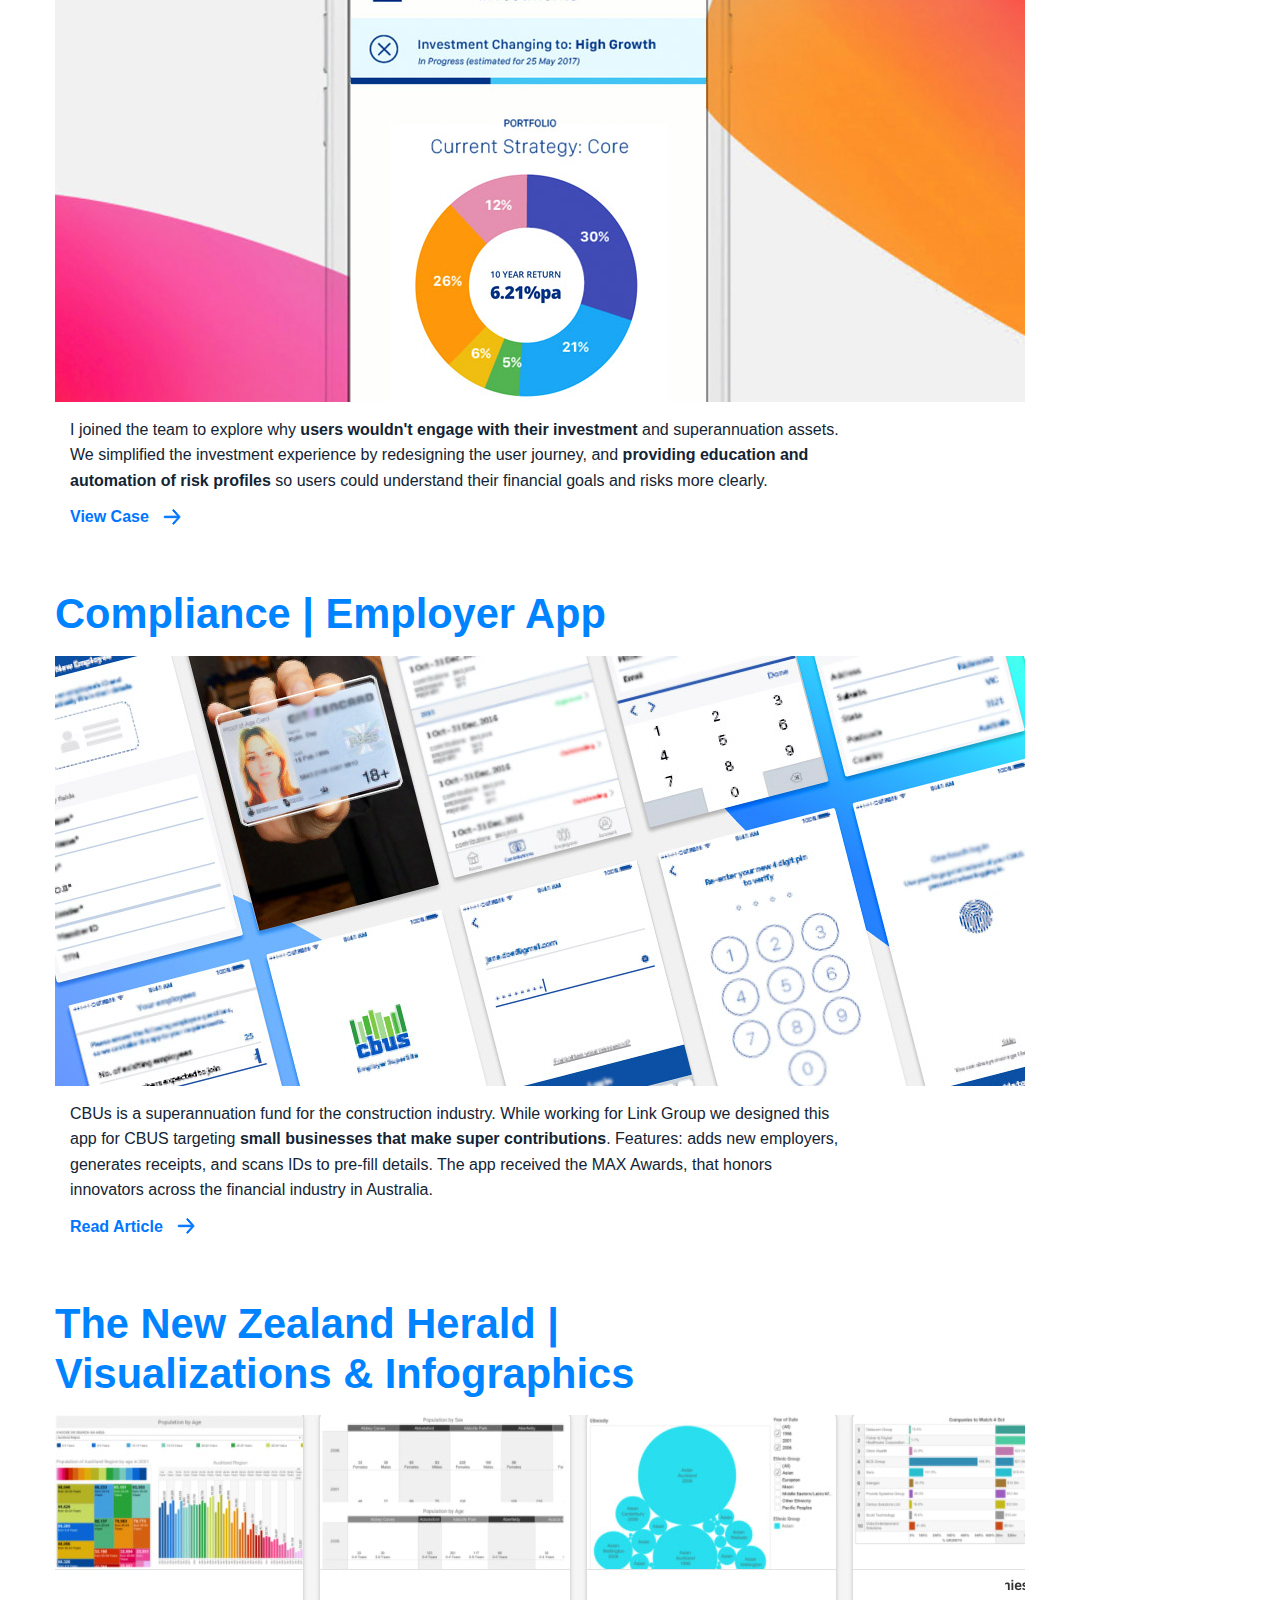
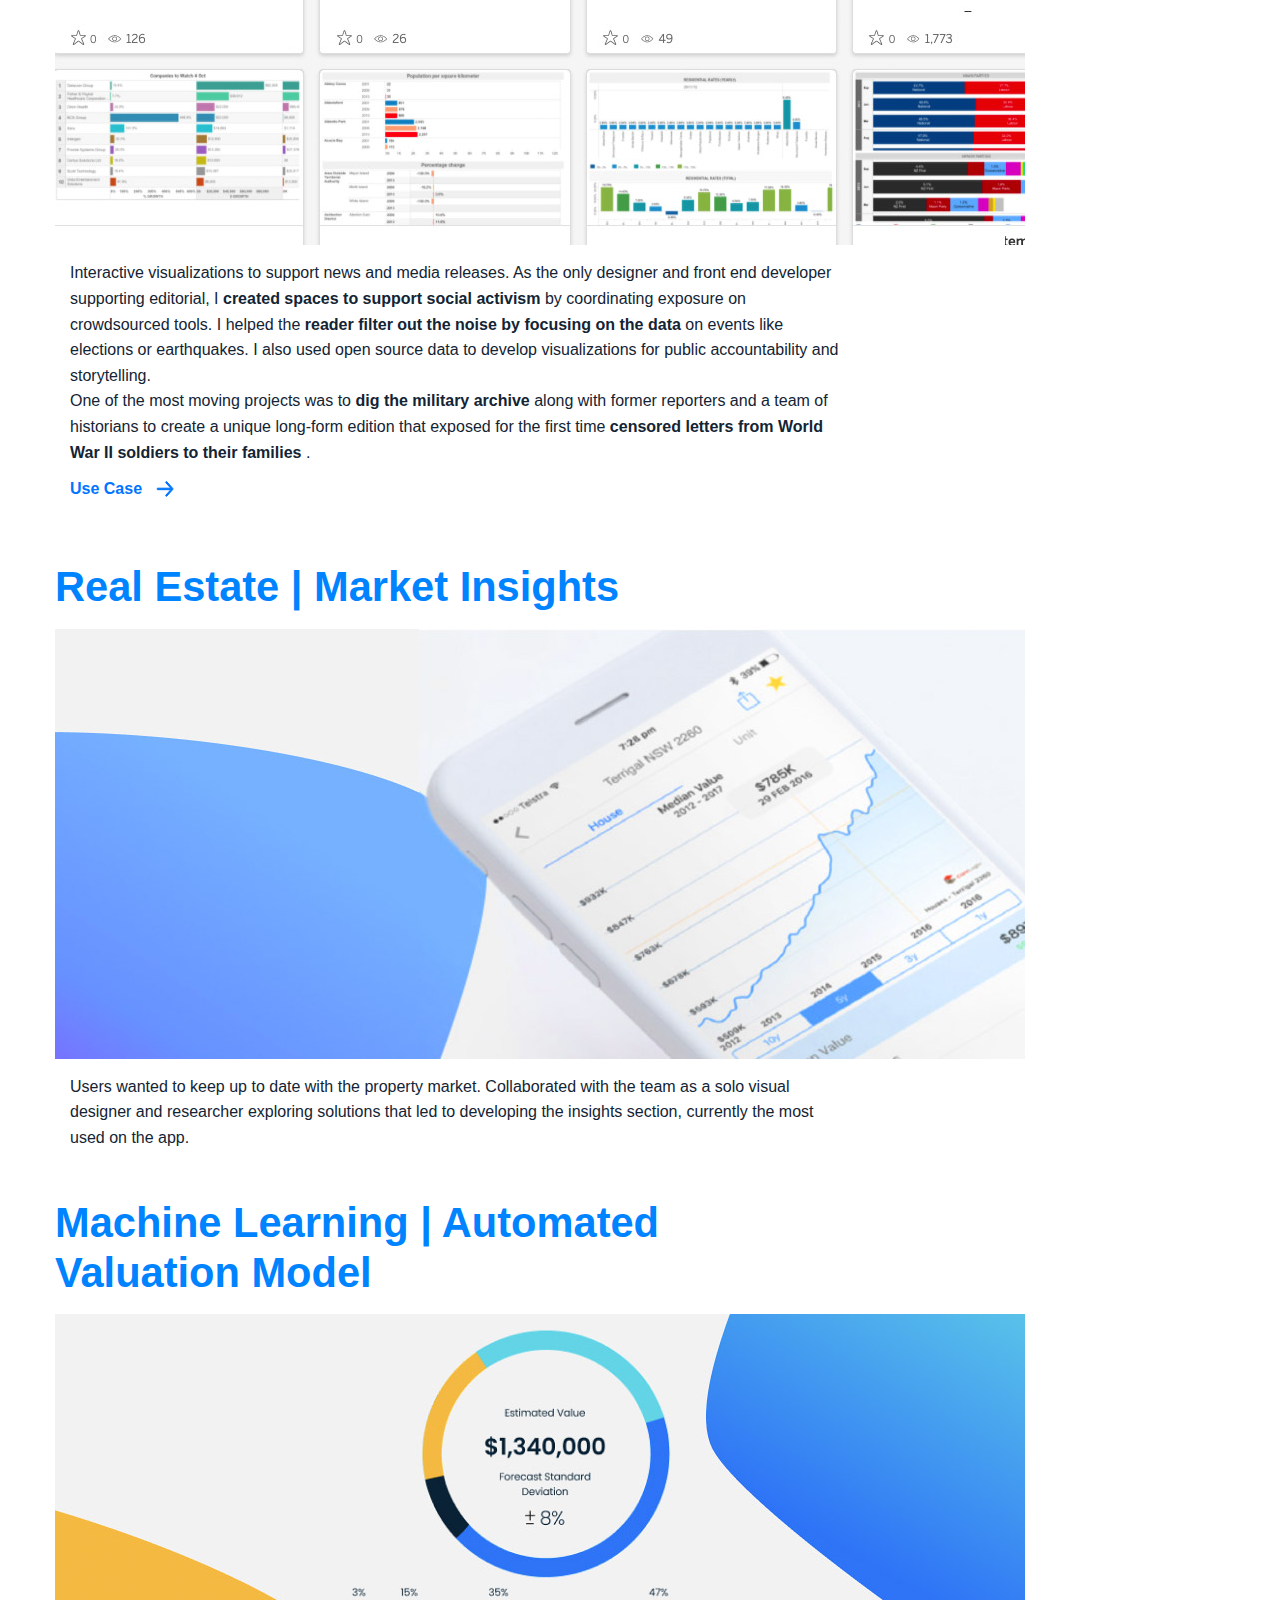
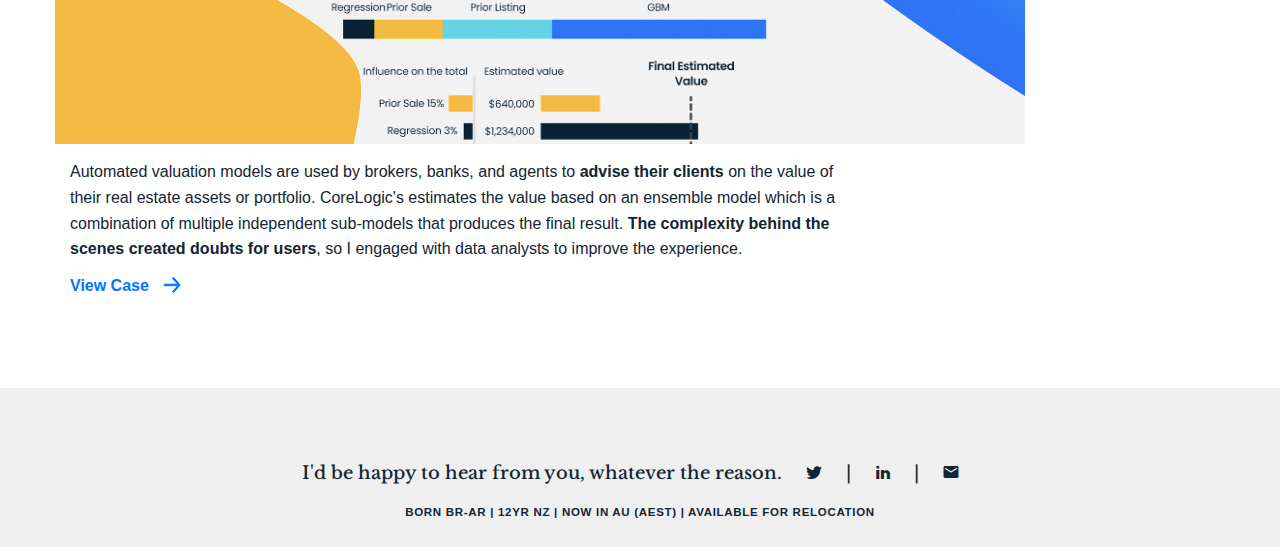
==== commit be32dfcc: "My intro - countries" ====
--- a/index.html
+++ b/index.html
@@ -75,8 +75,9 @@
                             </div>
                             <div class="opacity-box col-lg-6 col-md-5">
                                 <p>
-                                    Hello, I am Claudia Ruiz. I work doing product design and research; with more than ten years of
-                                    experience working for the media and finance industries, I seek to work on <strong>projects that support decentralization</strong>.
+                                    Hello, I am Claudia Ruiz. I work doing design research and product design; with more than ten years of experience working
+                                    for the largest media and finance industries in New Zealand, Australia, Argentina, and Brazil.
+                                    I seek to work on first-class <strong>projects that support decentralization</strong>.
                                 </p>
                                 
                                 <div class="about-me-info col-lg-12 col-md-12 col-xs-12">
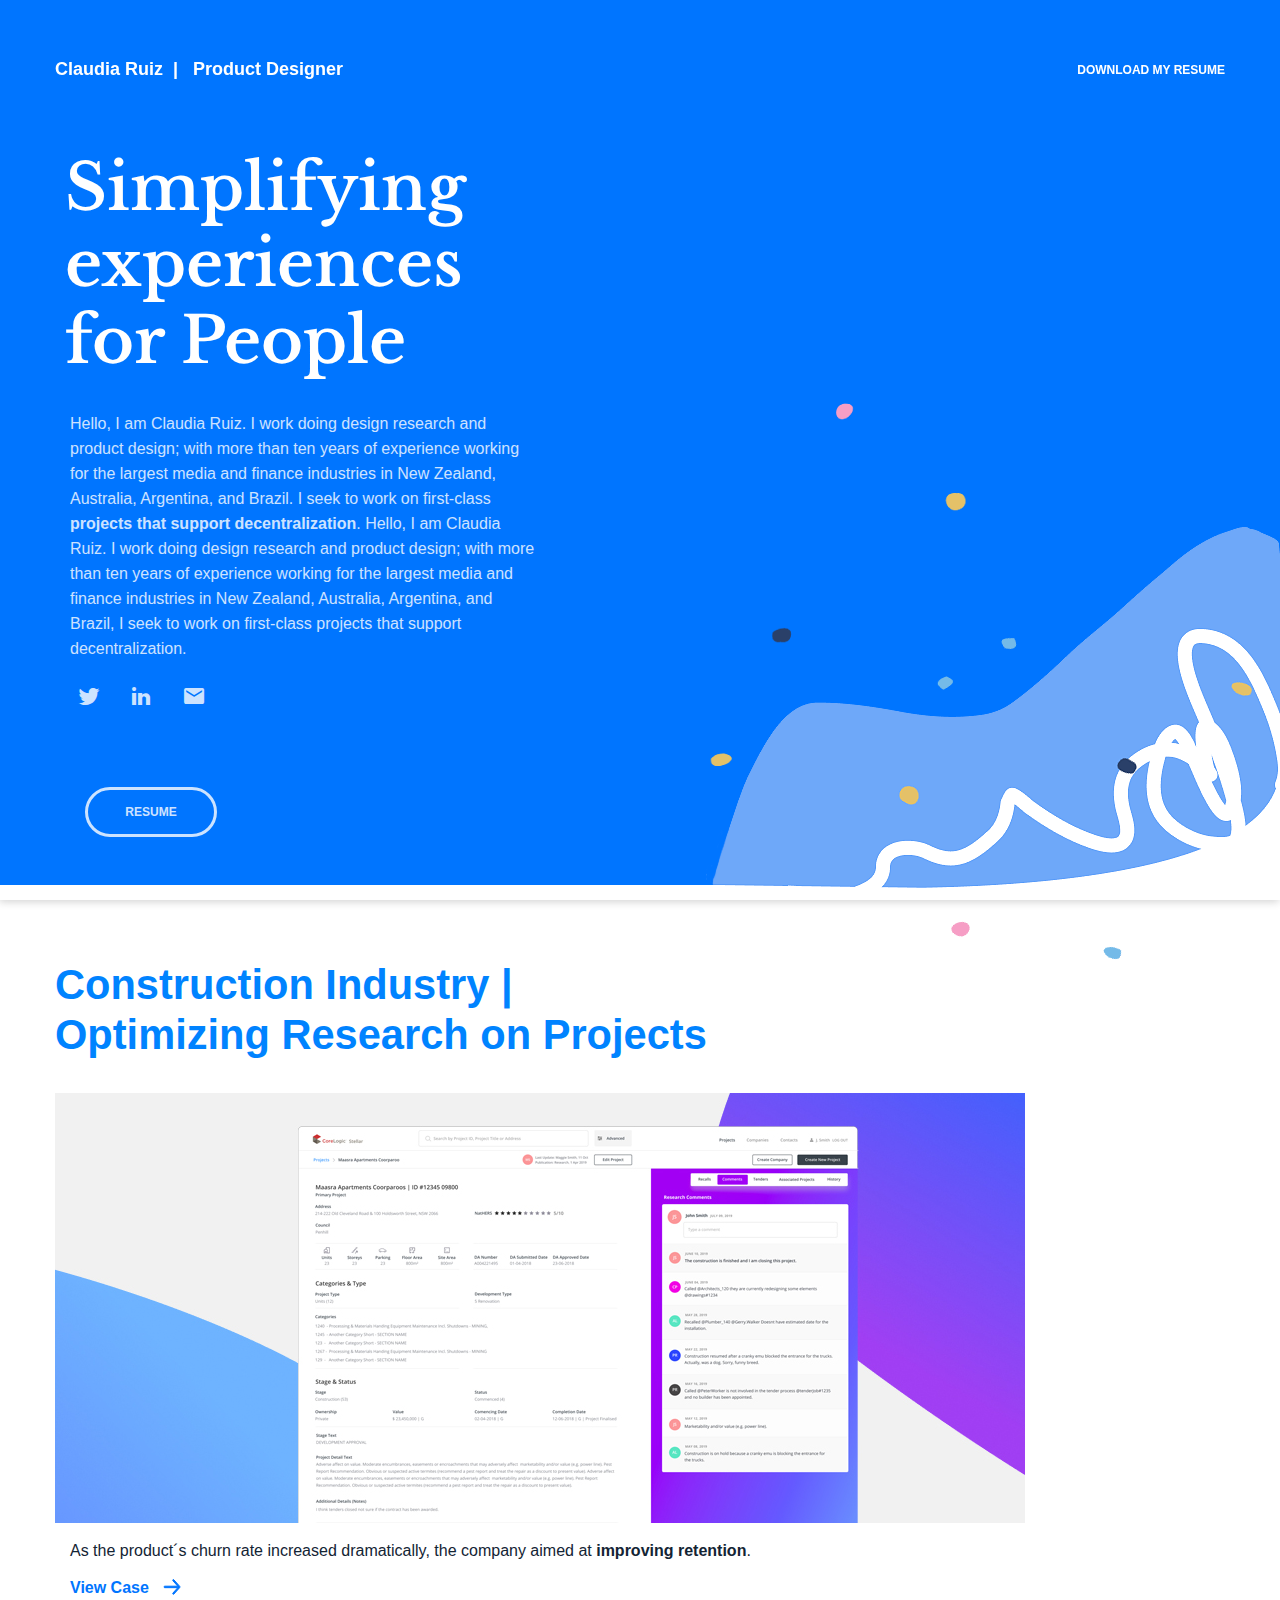
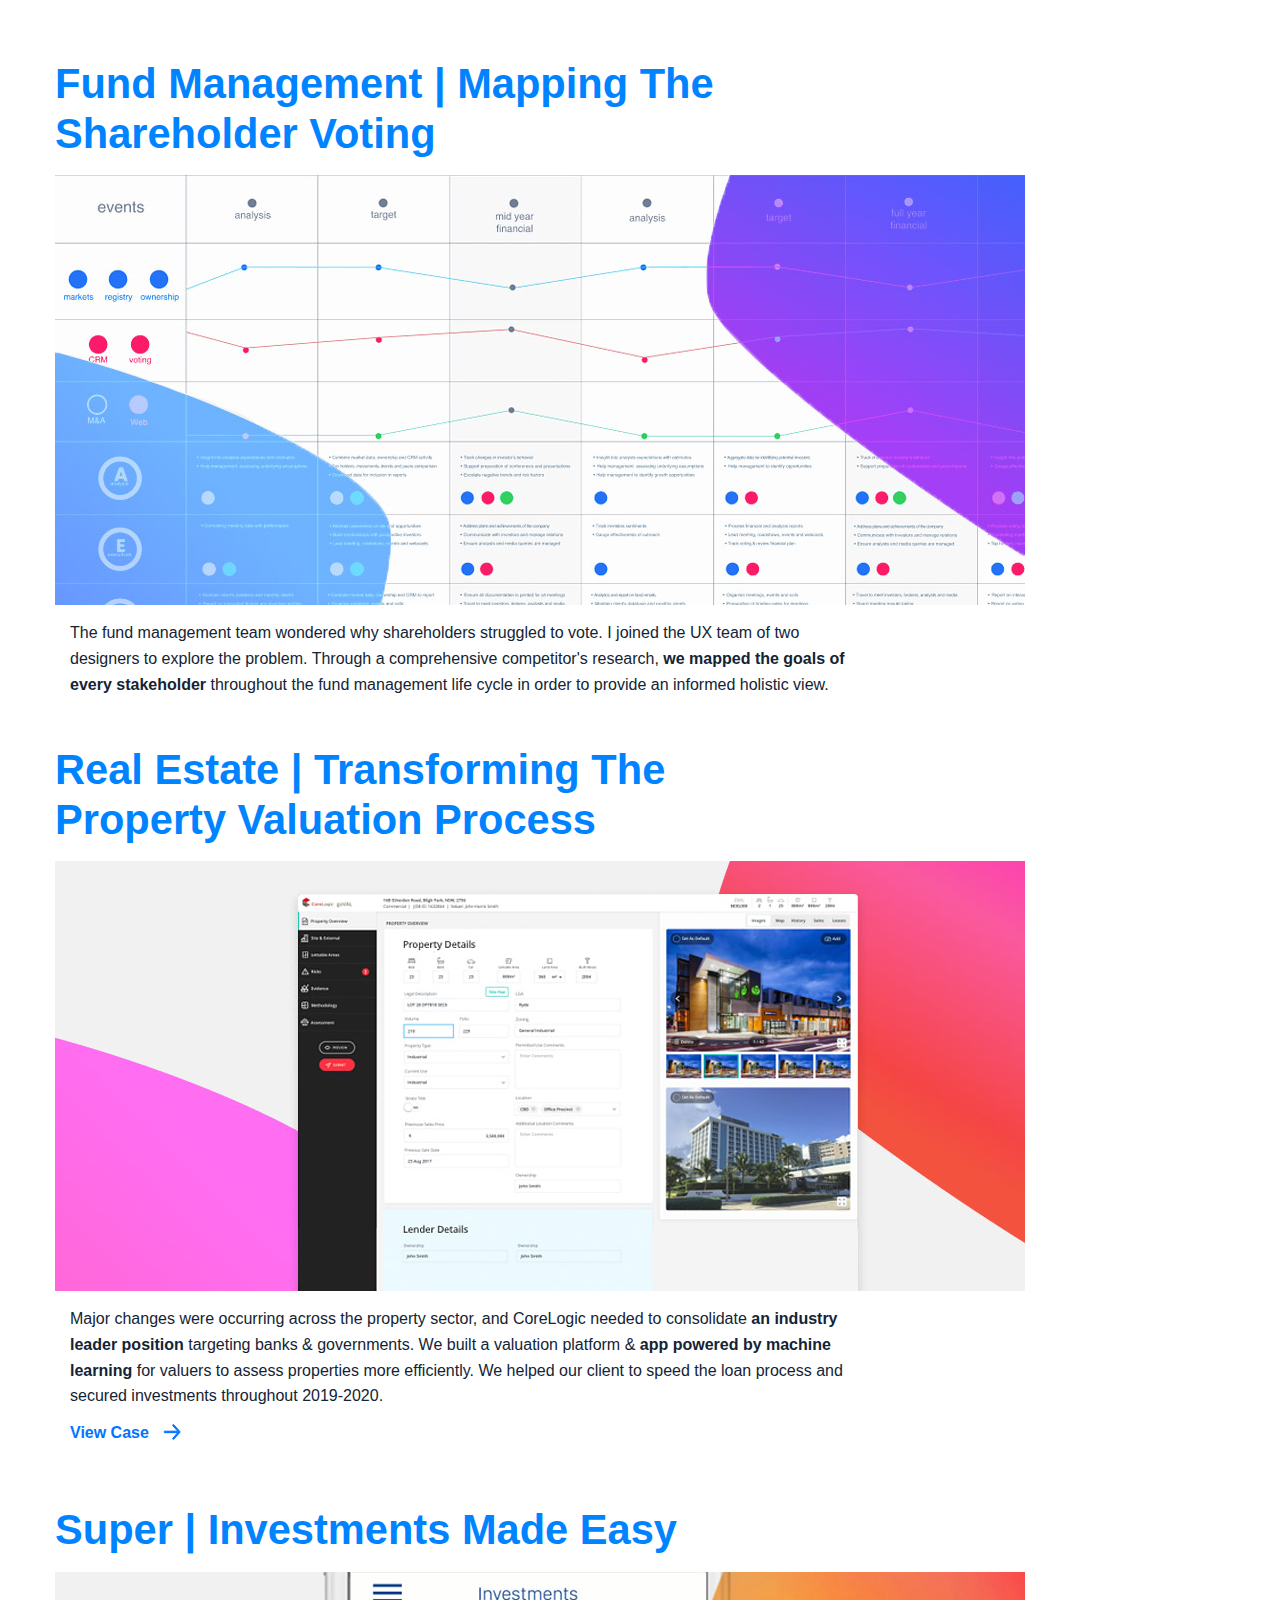
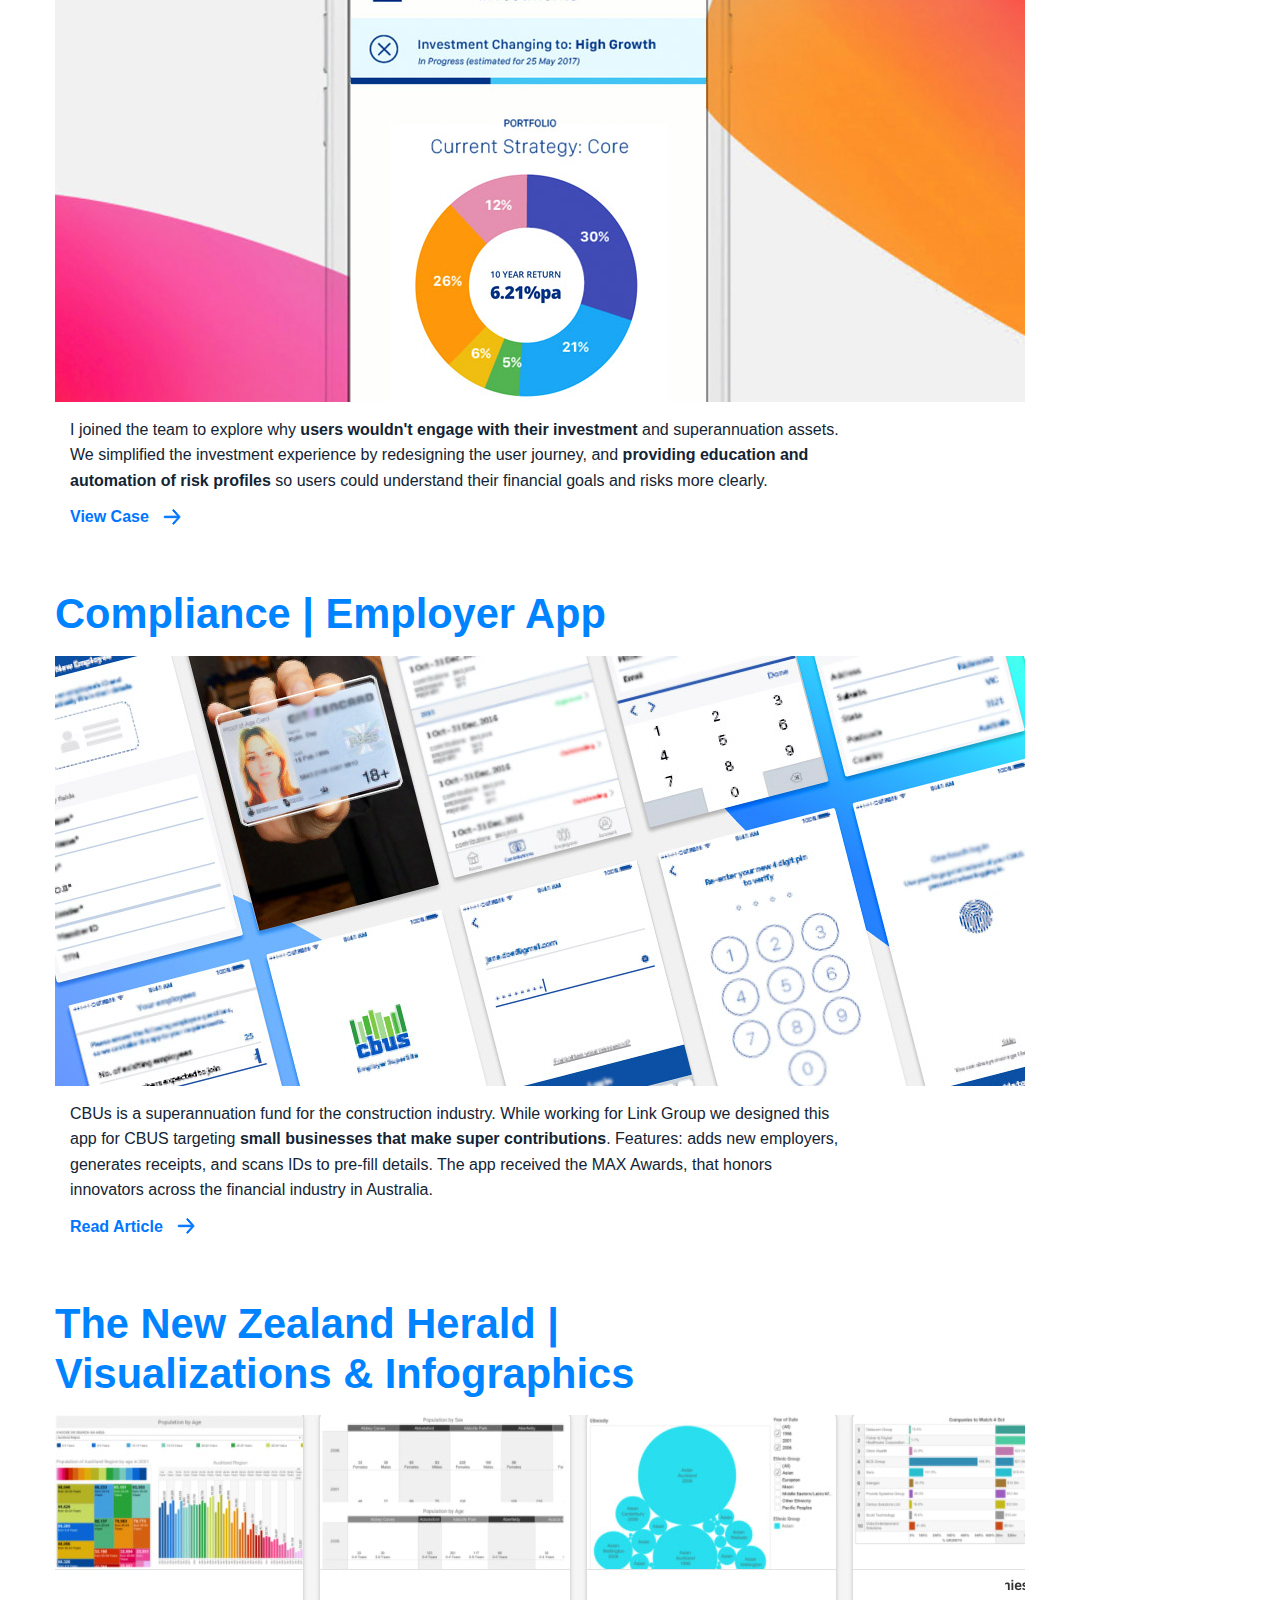
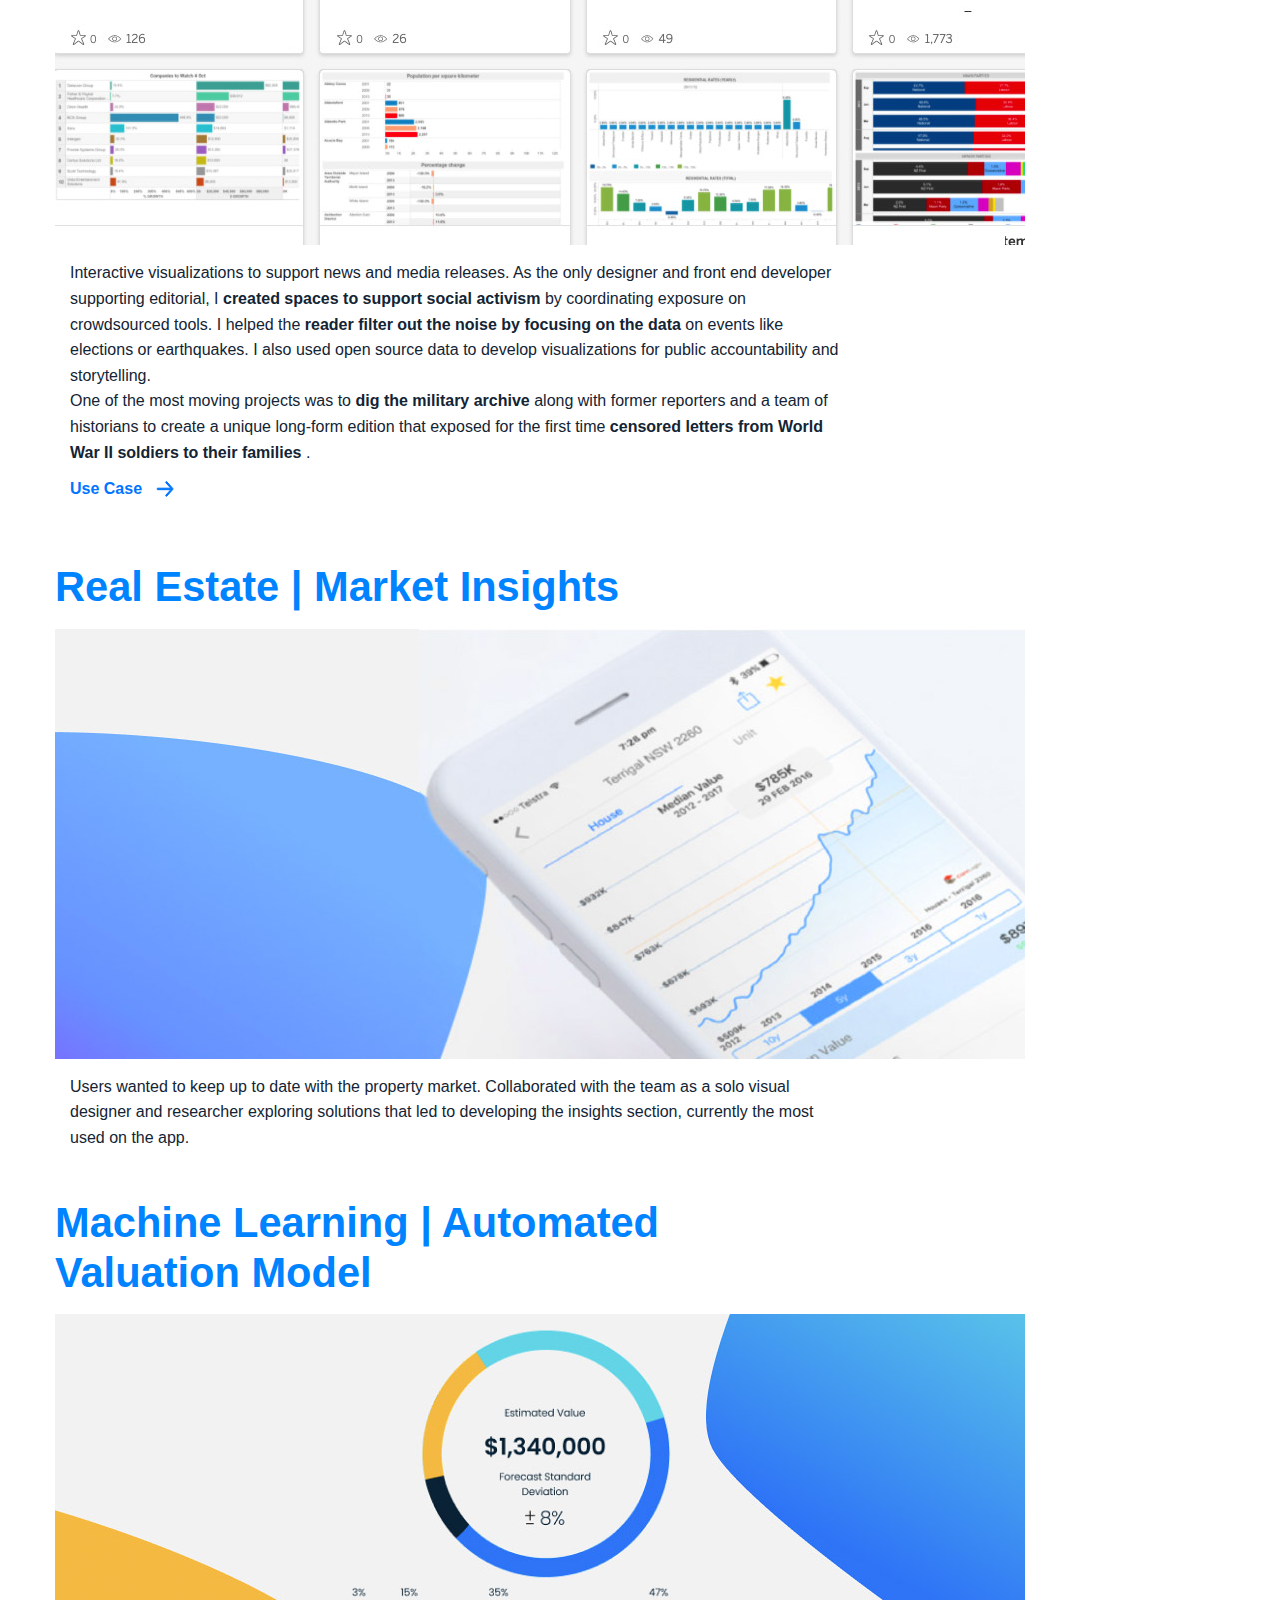
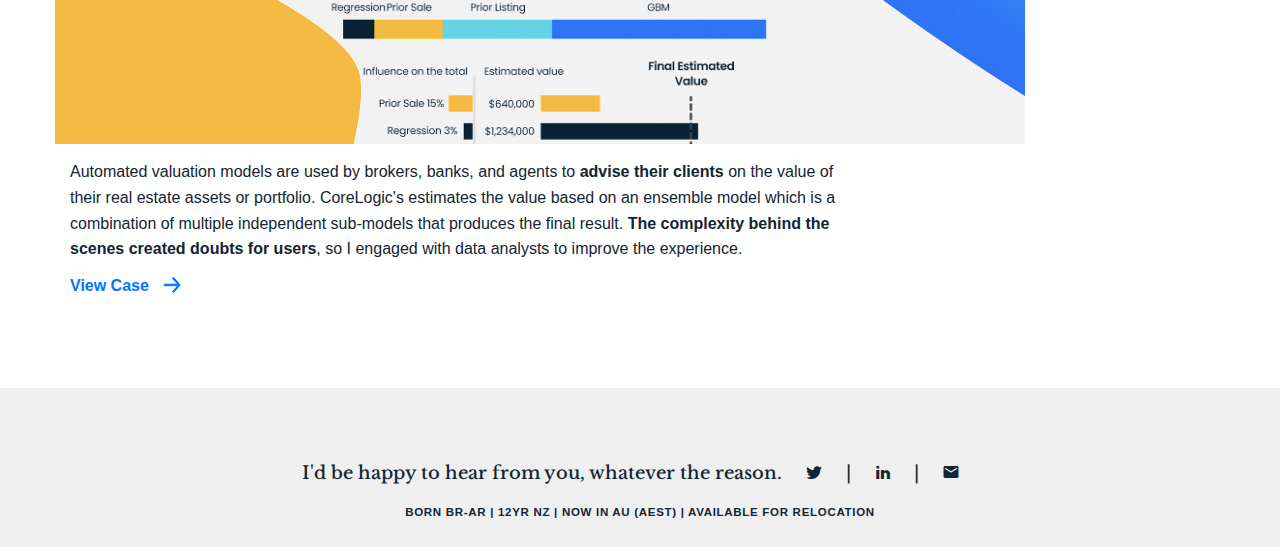
==== commit 54bb0659: "Robots in place" ====
--- a/index.html
+++ b/index.html
@@ -3,6 +3,8 @@
 <head>
     <meta charset="UTF-8">
     <meta name="viewport" content="width=device-width, initial-scale=1.0, maximum-scale=1.0, user-scalable=no">
+    <meta name="robots" content="noindex, nofollow">
+    
     <title>Claudia Ruiz | Designer</title>
     <link rel="stylesheet" type="text/css" href="css/master.css">
     <link rel="icon" type="image/png" href="media/projects/favicon.svg ">
@@ -27,7 +29,7 @@
             <div class="col-md-7 text-right hidden-sm hidden-xs">
                 <div class="main-menu header-links">
                     <ul>
-                        <li><a href="media/projects/ClaudiaRuiz_Resume2021.pdf" download>Resume</a></li>
+                        <li><a href="media/projects/ClaudiaRuiz_Resume2021.pdf" download>Download My Resume</a></li>
                     </ul>
                 </div>
             </div>
@@ -78,6 +80,10 @@
                                     Hello, I am Claudia Ruiz. I work doing design research and product design; with more than ten years of experience working
                                     for the largest media and finance industries in New Zealand, Australia, Argentina, and Brazil.
                                     I seek to work on first-class <strong>projects that support decentralization</strong>.
+
+                                    Hello, I am Claudia Ruiz. I work doing design research and product design; with more than ten years of experience working
+                                    for the largest media and finance industries in New Zealand, Australia, Argentina, and Brazil,
+                                    I seek to work on first-class projects that support decentralization.
                                 </p>
                                 
                                 <div class="about-me-info col-lg-12 col-md-12 col-xs-12">
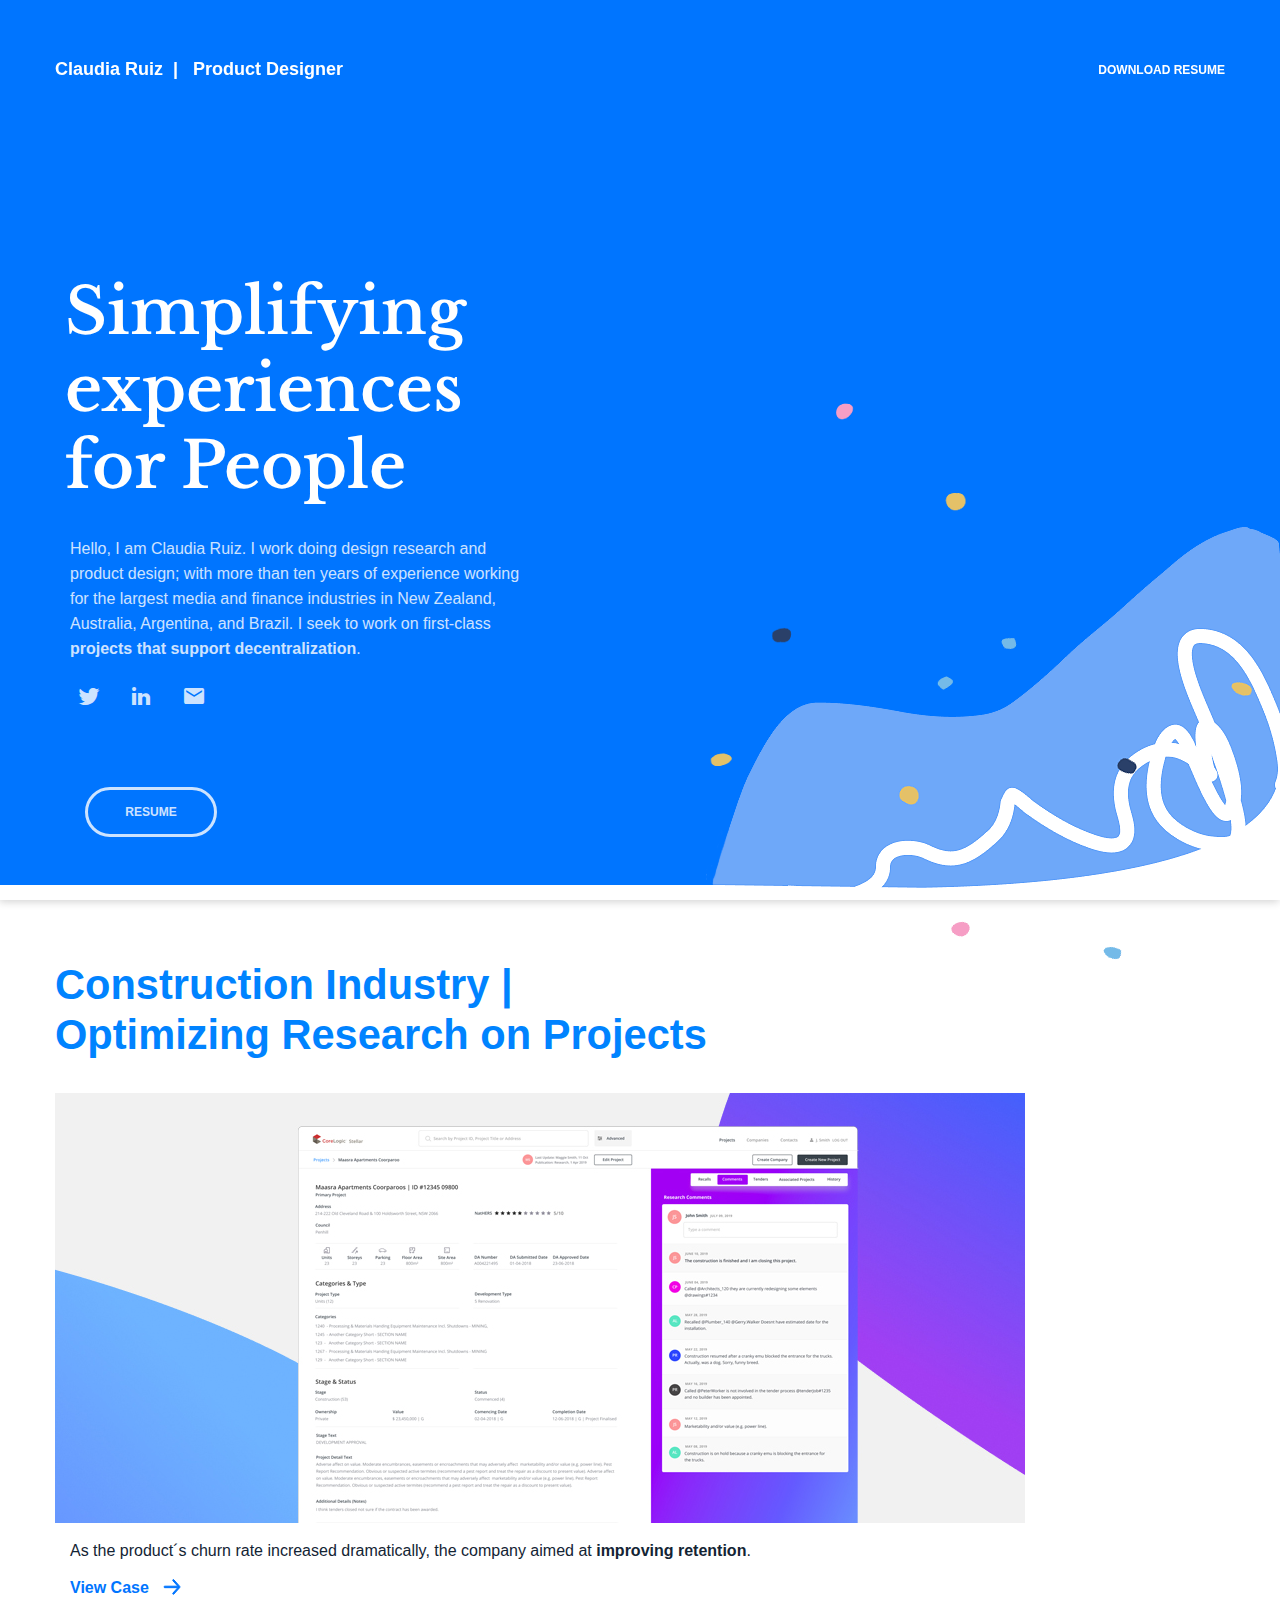
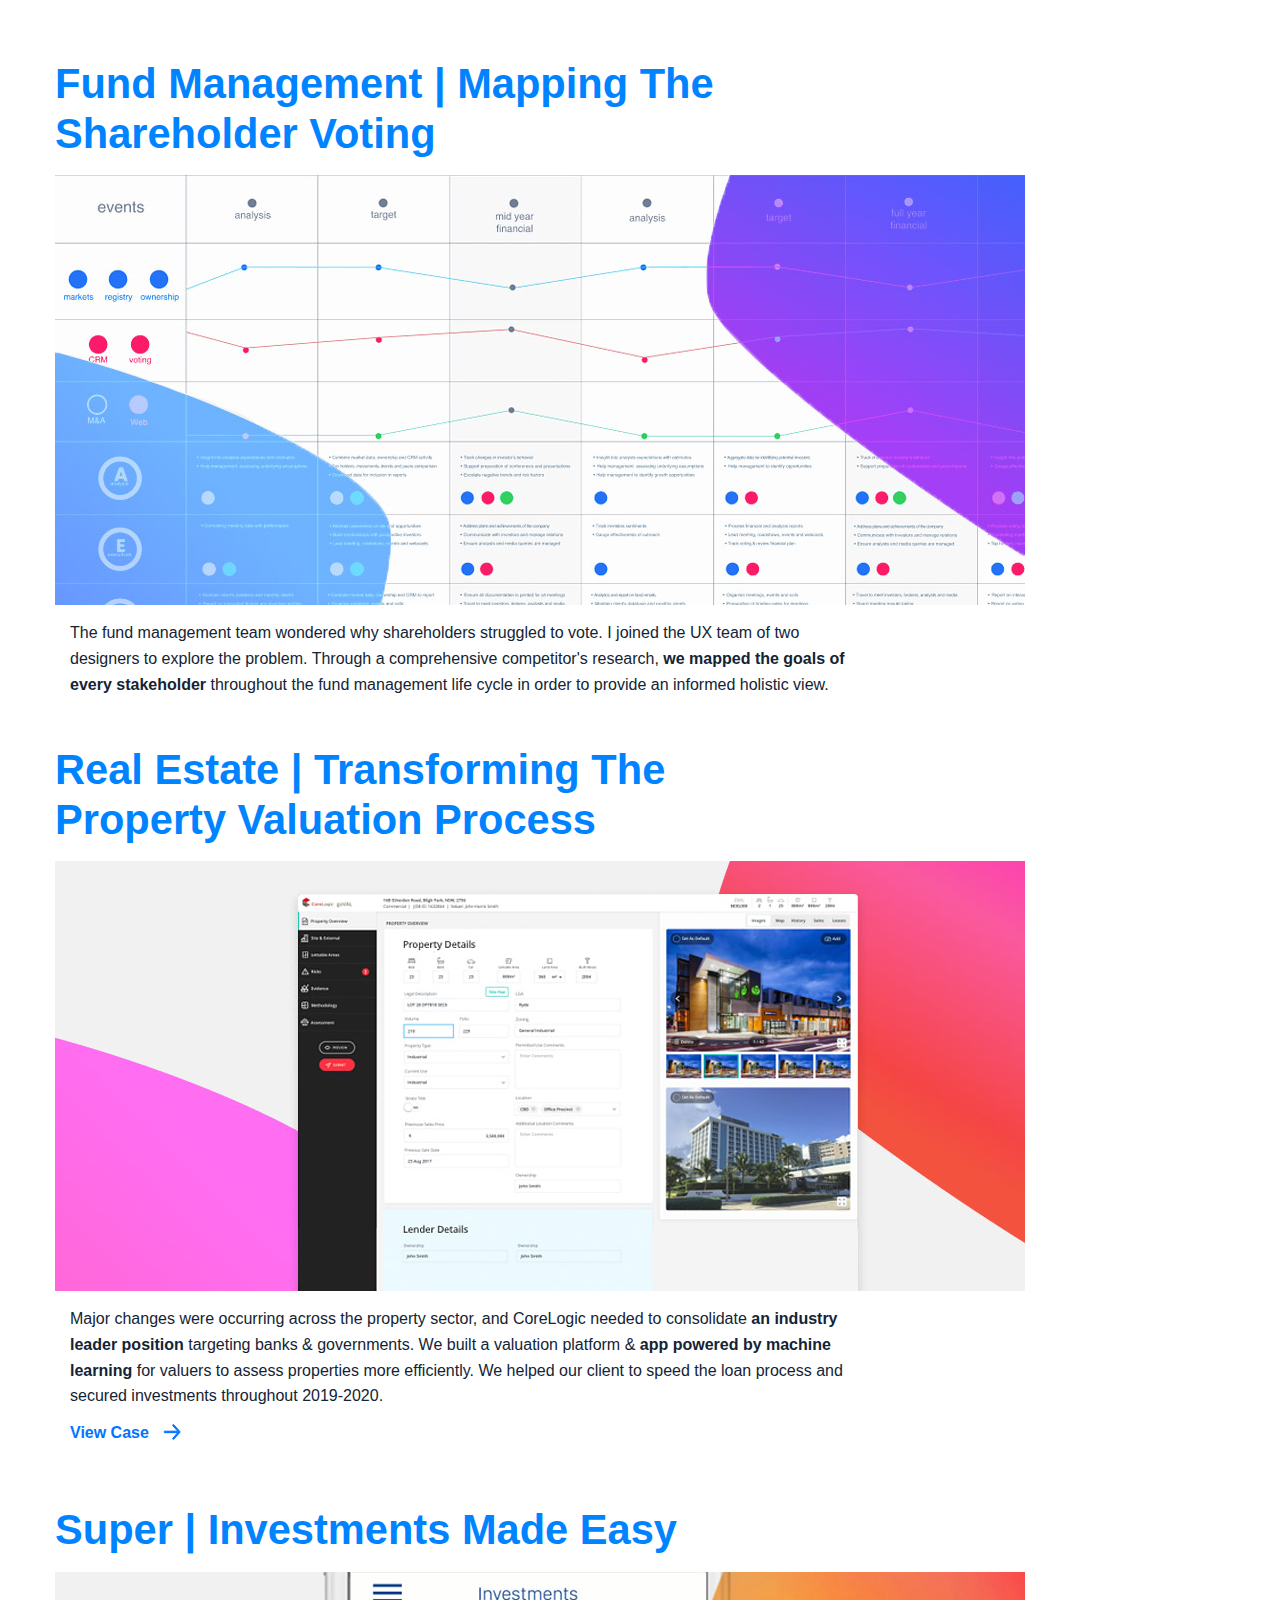
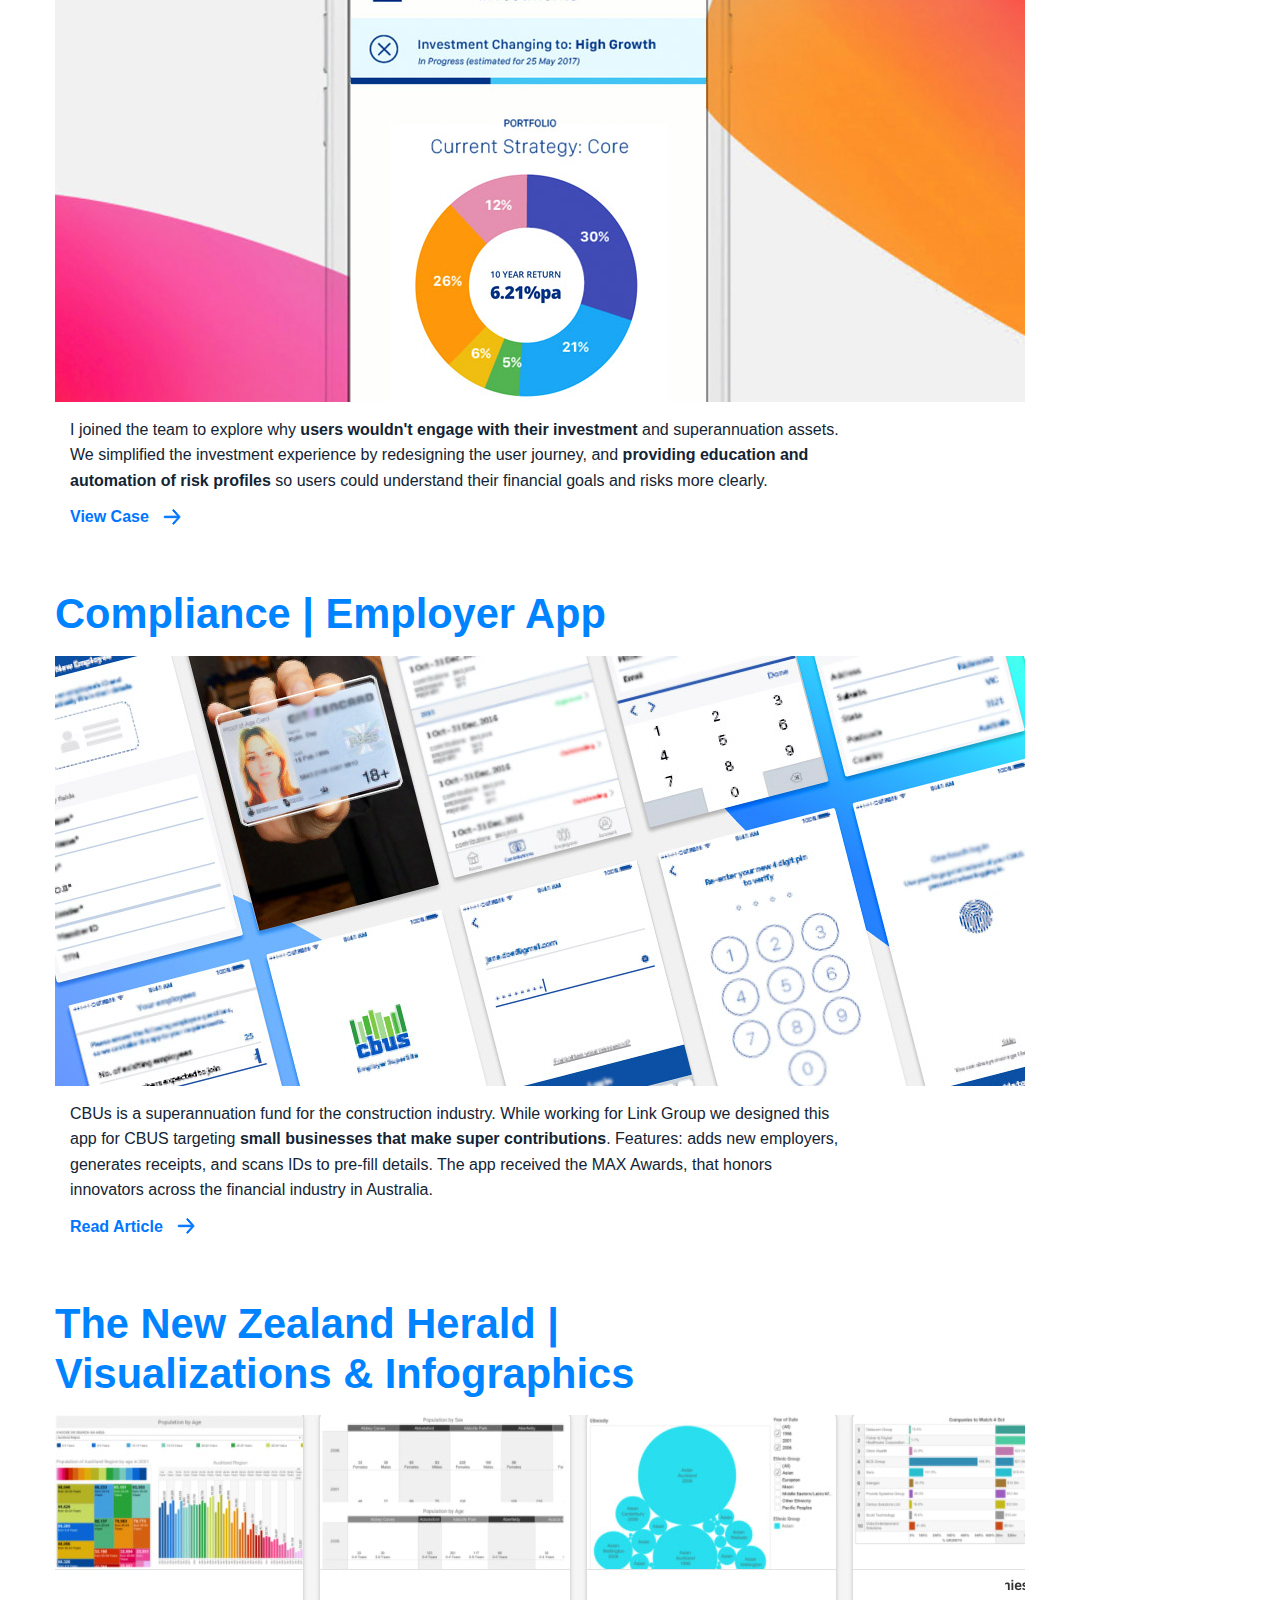
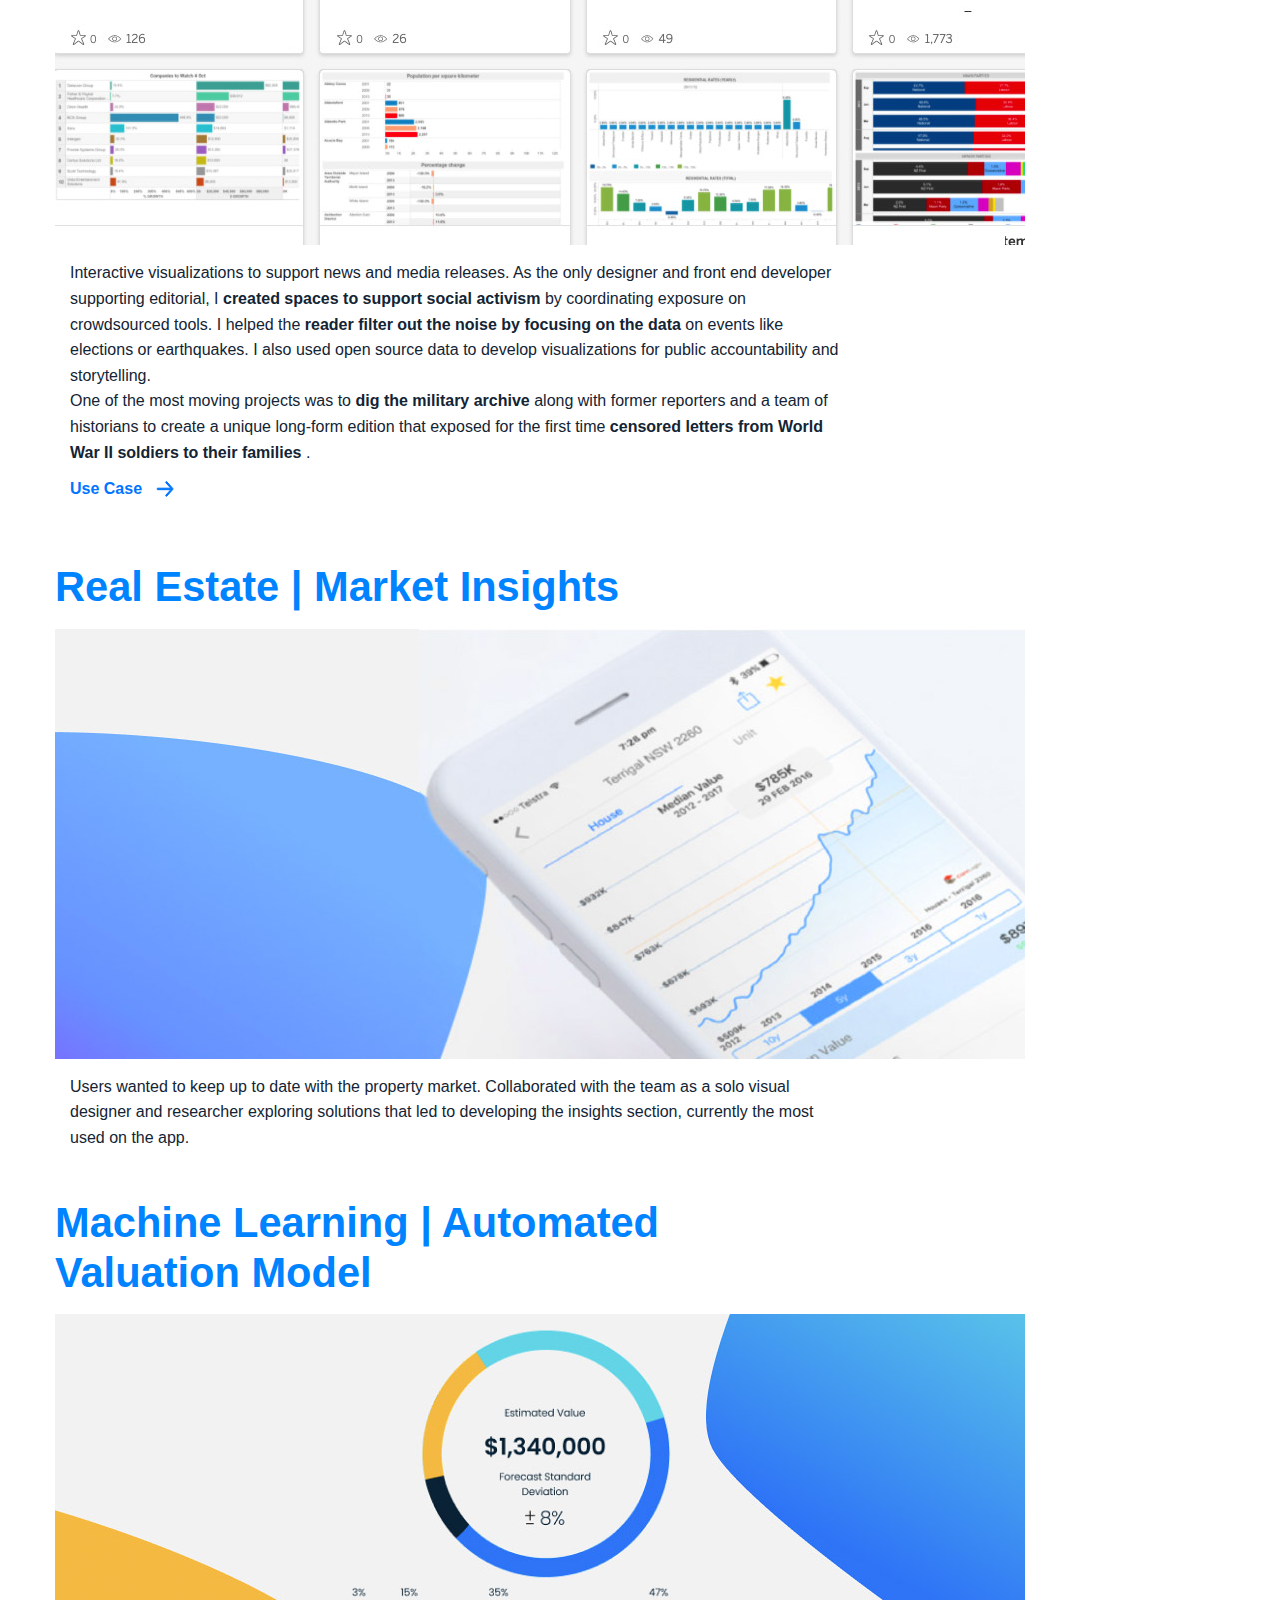
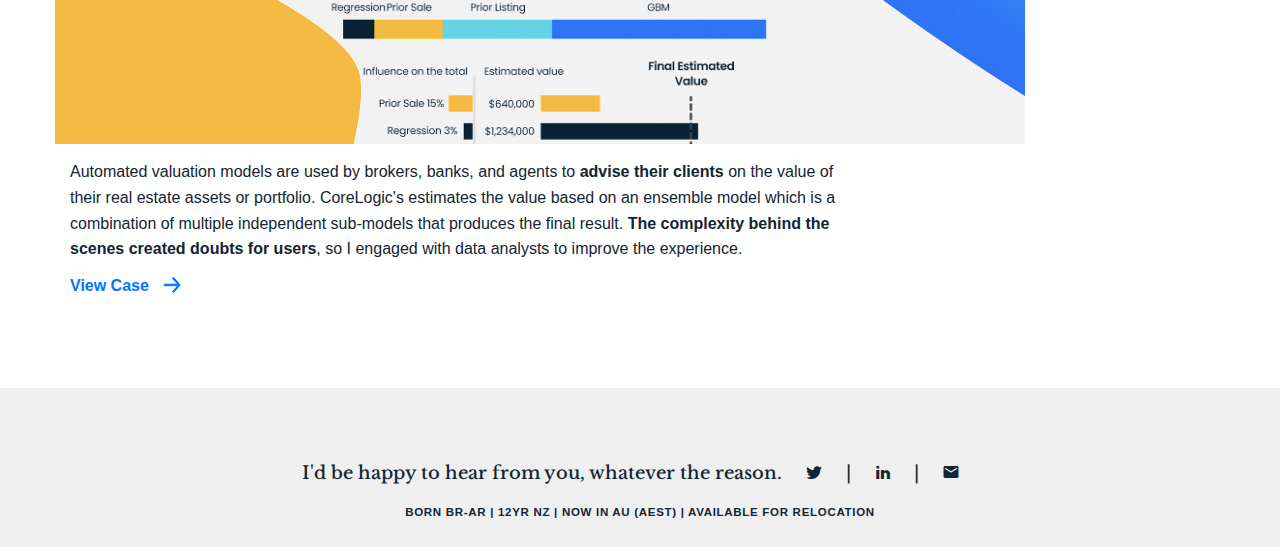
==== commit 0674a2c7: "Download Resume & typo" ====
--- a/index.html
+++ b/index.html
@@ -29,7 +29,7 @@
             <div class="col-md-7 text-right hidden-sm hidden-xs">
                 <div class="main-menu header-links">
                     <ul>
-                        <li><a href="media/projects/ClaudiaRuiz_Resume2021.pdf" download>Download My Resume</a></li>
+                        <li><a href="media/projects/ClaudiaRuiz_Resume2021.pdf" download>Download Resume</a></li>
                     </ul>
                 </div>
             </div>
@@ -54,7 +54,7 @@
         <div class="mobile-box-flex">
             <div class="mobile-menu header-links">
                 <ul>
-                    <li><a href="media/projects/ClaudiaRuiz_Resume2021.pdf" download>Resume</a></li>
+                    <li><a href="media/projects/ClaudiaRuiz_Resume2021.pdf" download>Download Resume</a></li>
                 </ul>
             </div>
         </div>
@@ -80,10 +80,6 @@
                                     Hello, I am Claudia Ruiz. I work doing design research and product design; with more than ten years of experience working
                                     for the largest media and finance industries in New Zealand, Australia, Argentina, and Brazil.
                                     I seek to work on first-class <strong>projects that support decentralization</strong>.
-
-                                    Hello, I am Claudia Ruiz. I work doing design research and product design; with more than ten years of experience working
-                                    for the largest media and finance industries in New Zealand, Australia, Argentina, and Brazil,
-                                    I seek to work on first-class projects that support decentralization.
                                 </p>
                                 
                                 <div class="about-me-info col-lg-12 col-md-12 col-xs-12">
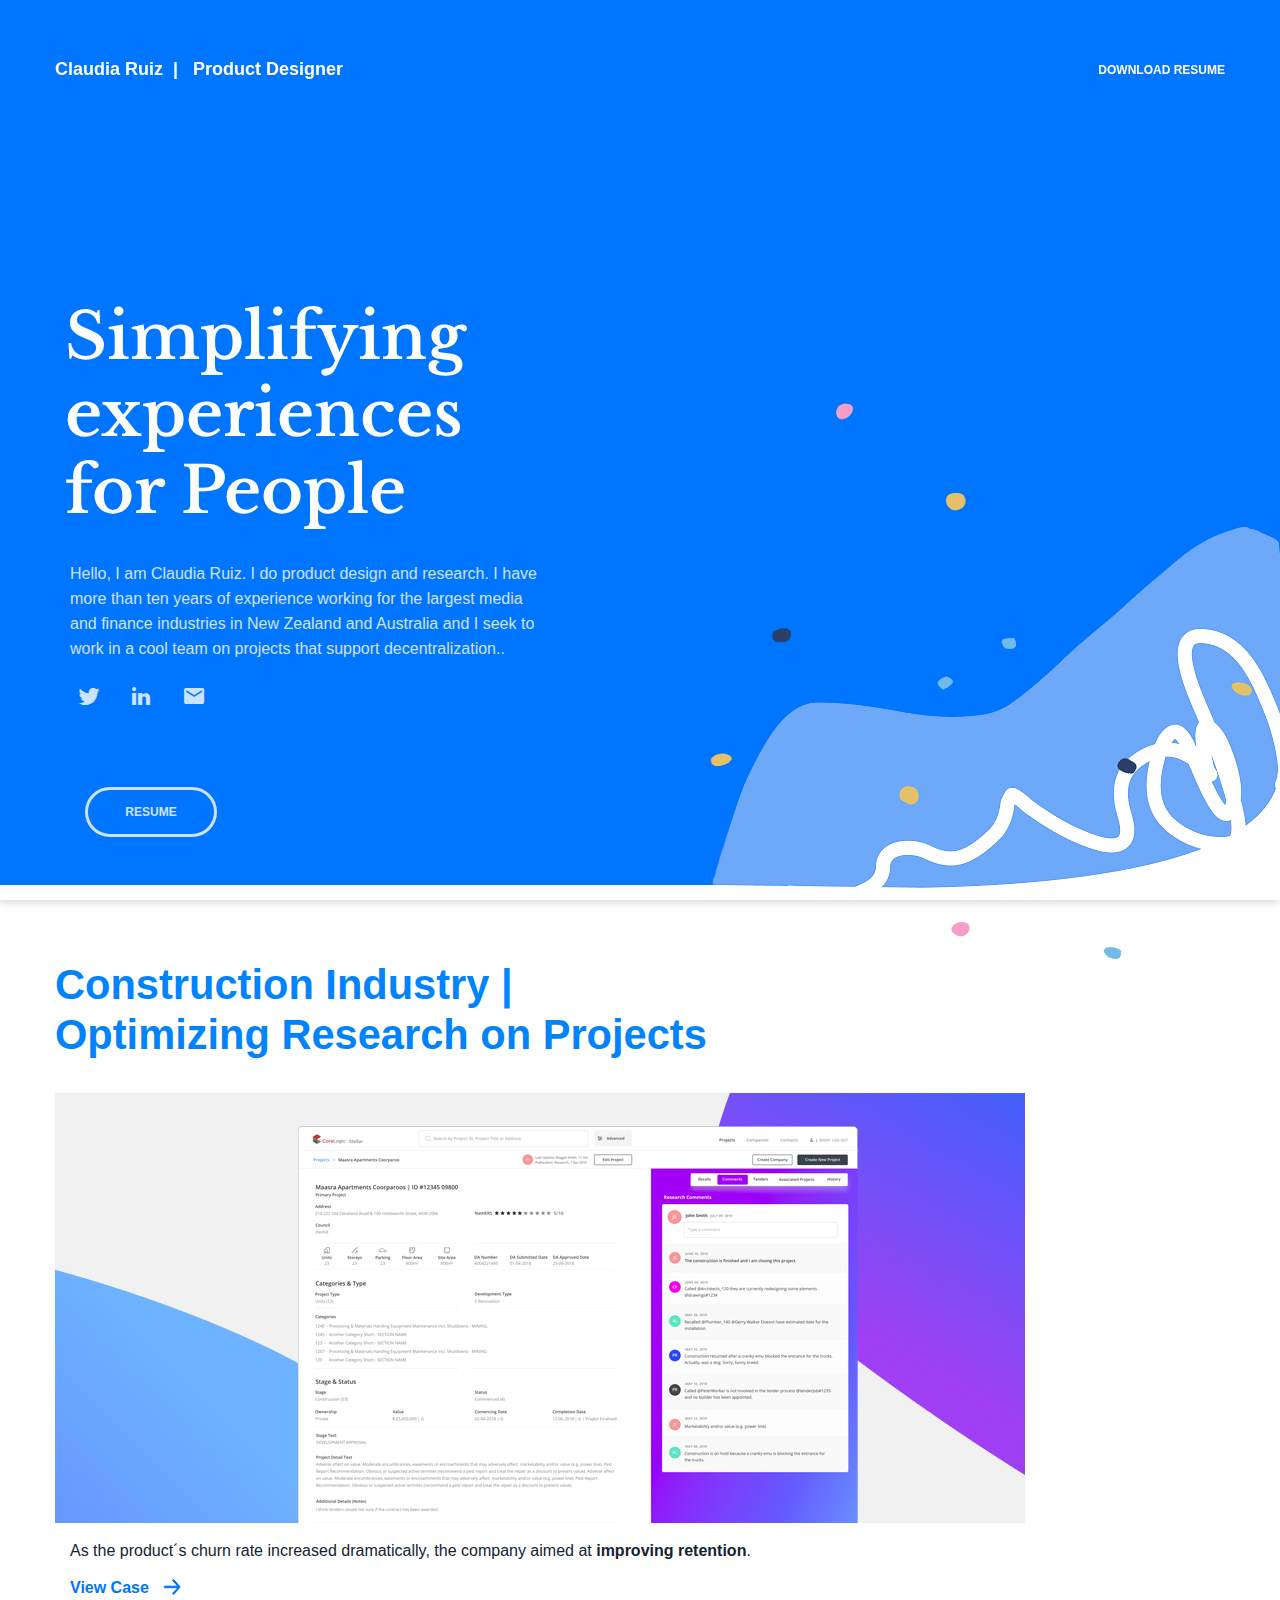
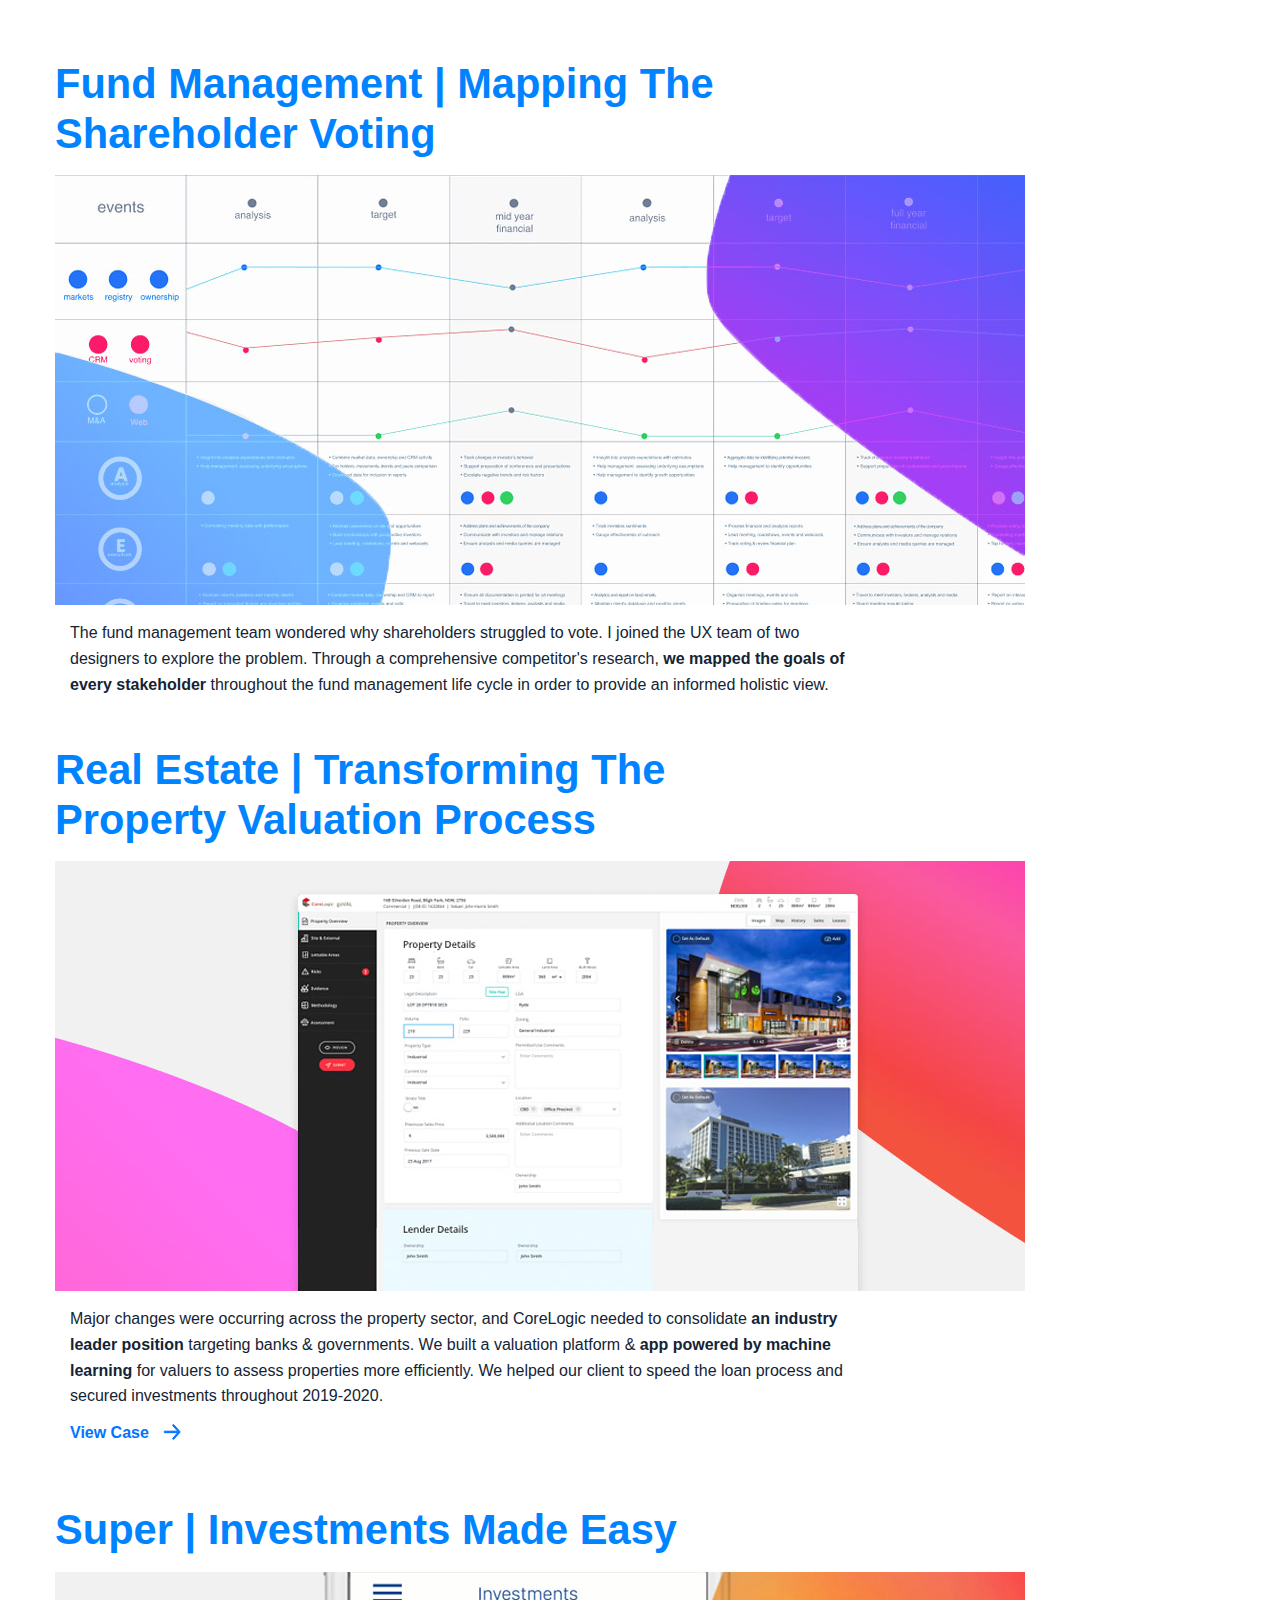
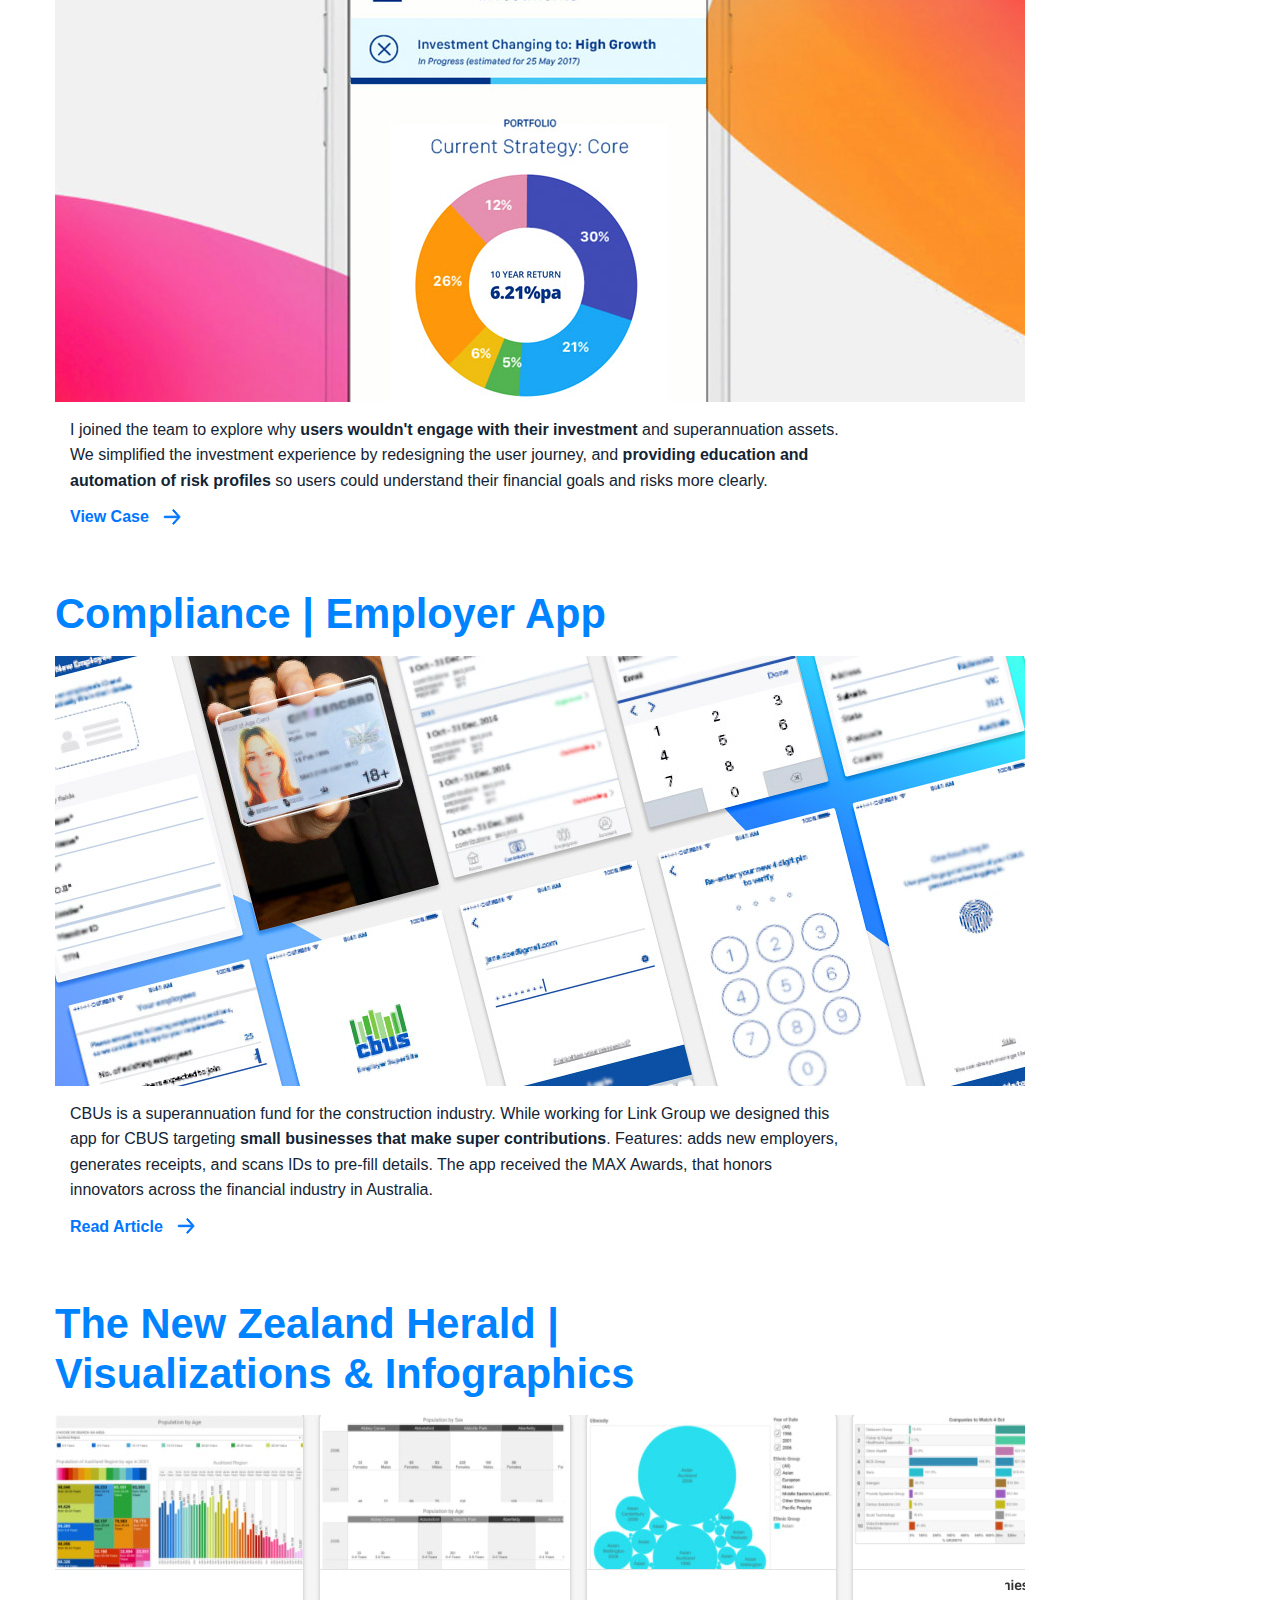
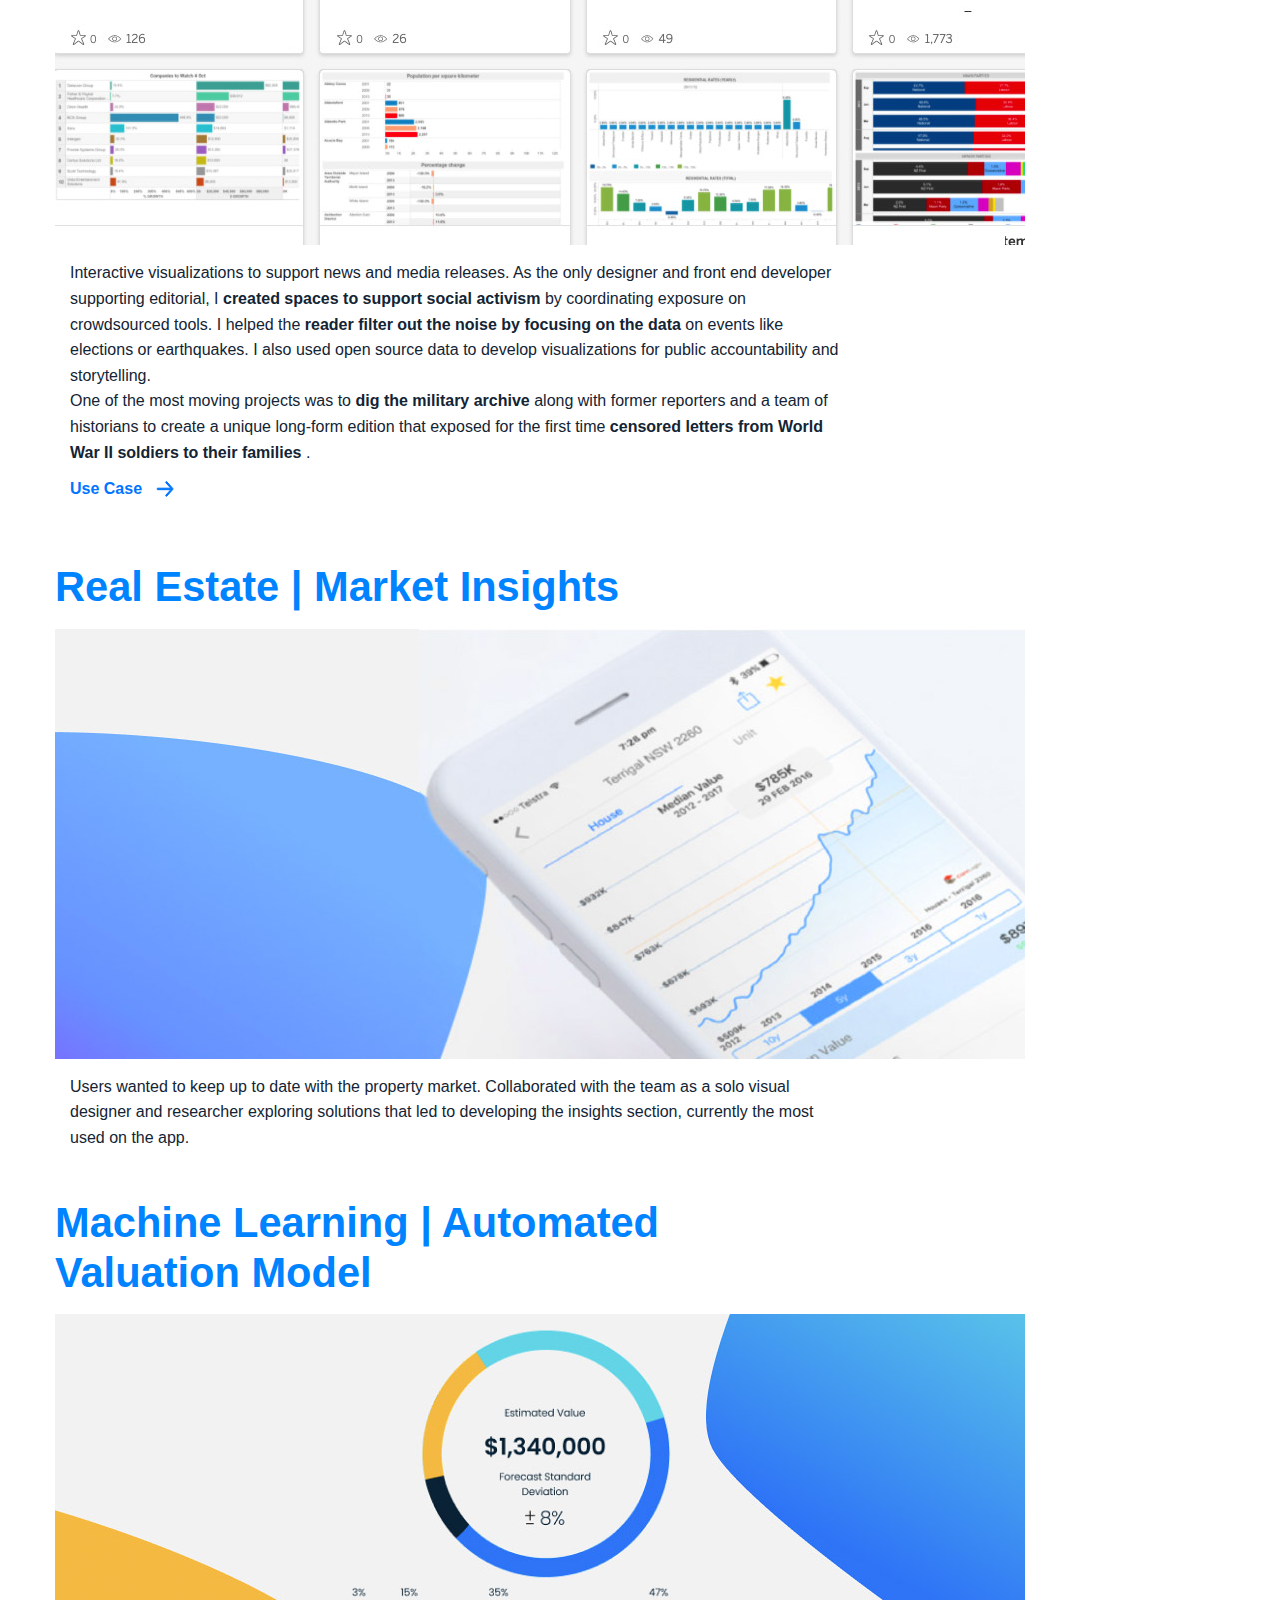
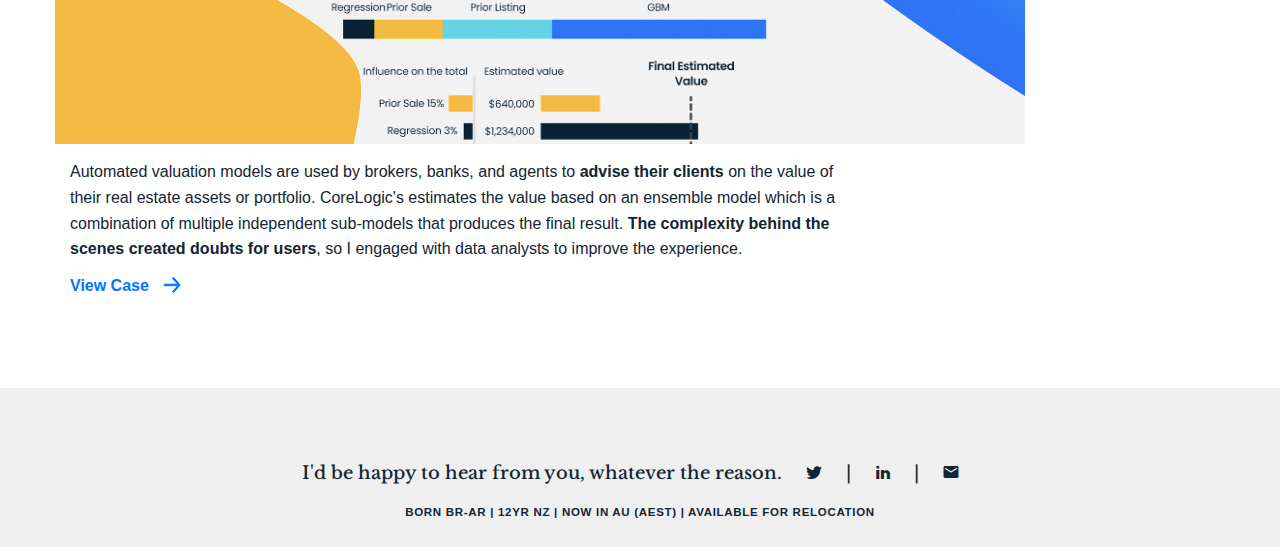
==== commit 2c031fec: "Resume Intro & Description" ====
--- a/index.html
+++ b/index.html
@@ -77,9 +77,9 @@
                             </div>
                             <div class="opacity-box col-lg-6 col-md-5">
                                 <p>
-                                    Hello, I am Claudia Ruiz. I work doing design research and product design; with more than ten years of experience working
-                                    for the largest media and finance industries in New Zealand, Australia, Argentina, and Brazil.
-                                    I seek to work on first-class <strong>projects that support decentralization</strong>.
+                                    Hello, I am Claudia Ruiz. I do product design and research. I have more than ten years of experience working
+                                    for the largest media and finance industries in New Zealand and Australia and I seek to work in a cool
+                                    team on projects that support decentralization.</strong>.
                                 </p>
                                 
                                 <div class="about-me-info col-lg-12 col-md-12 col-xs-12">
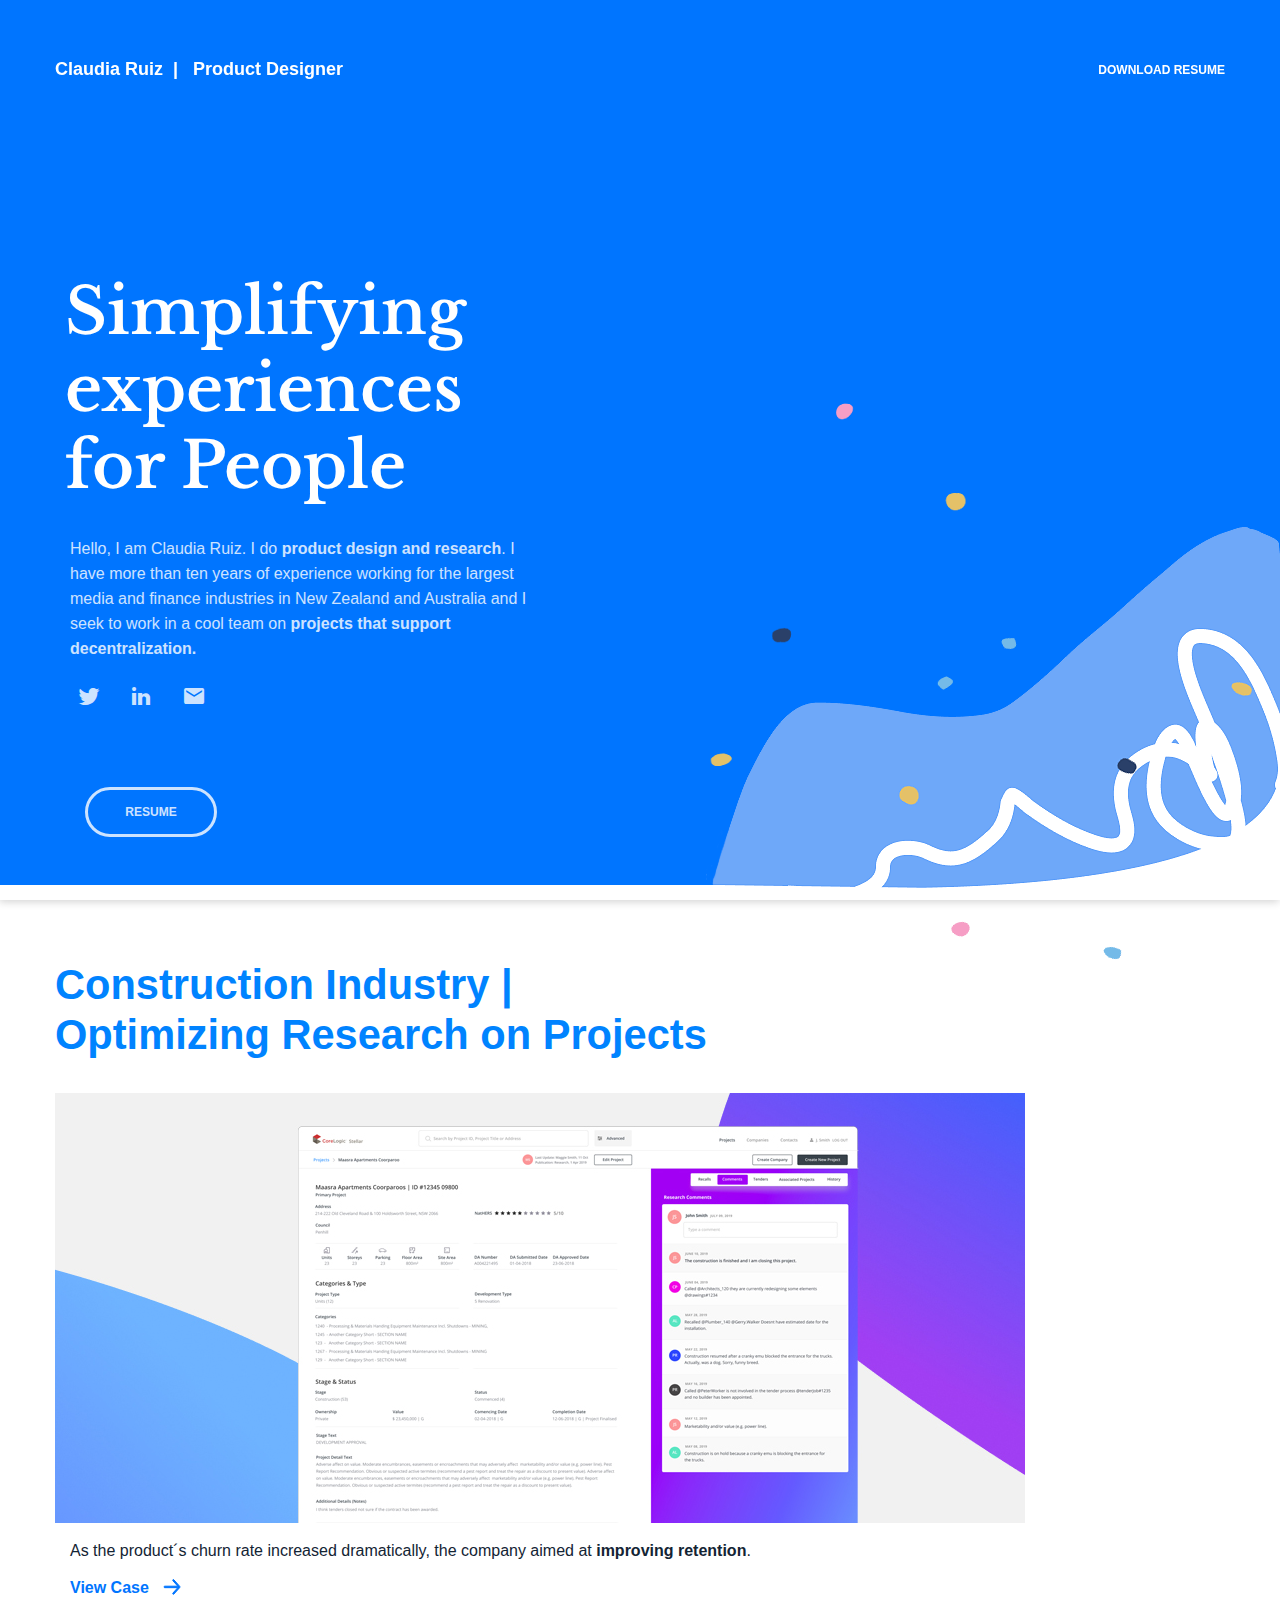
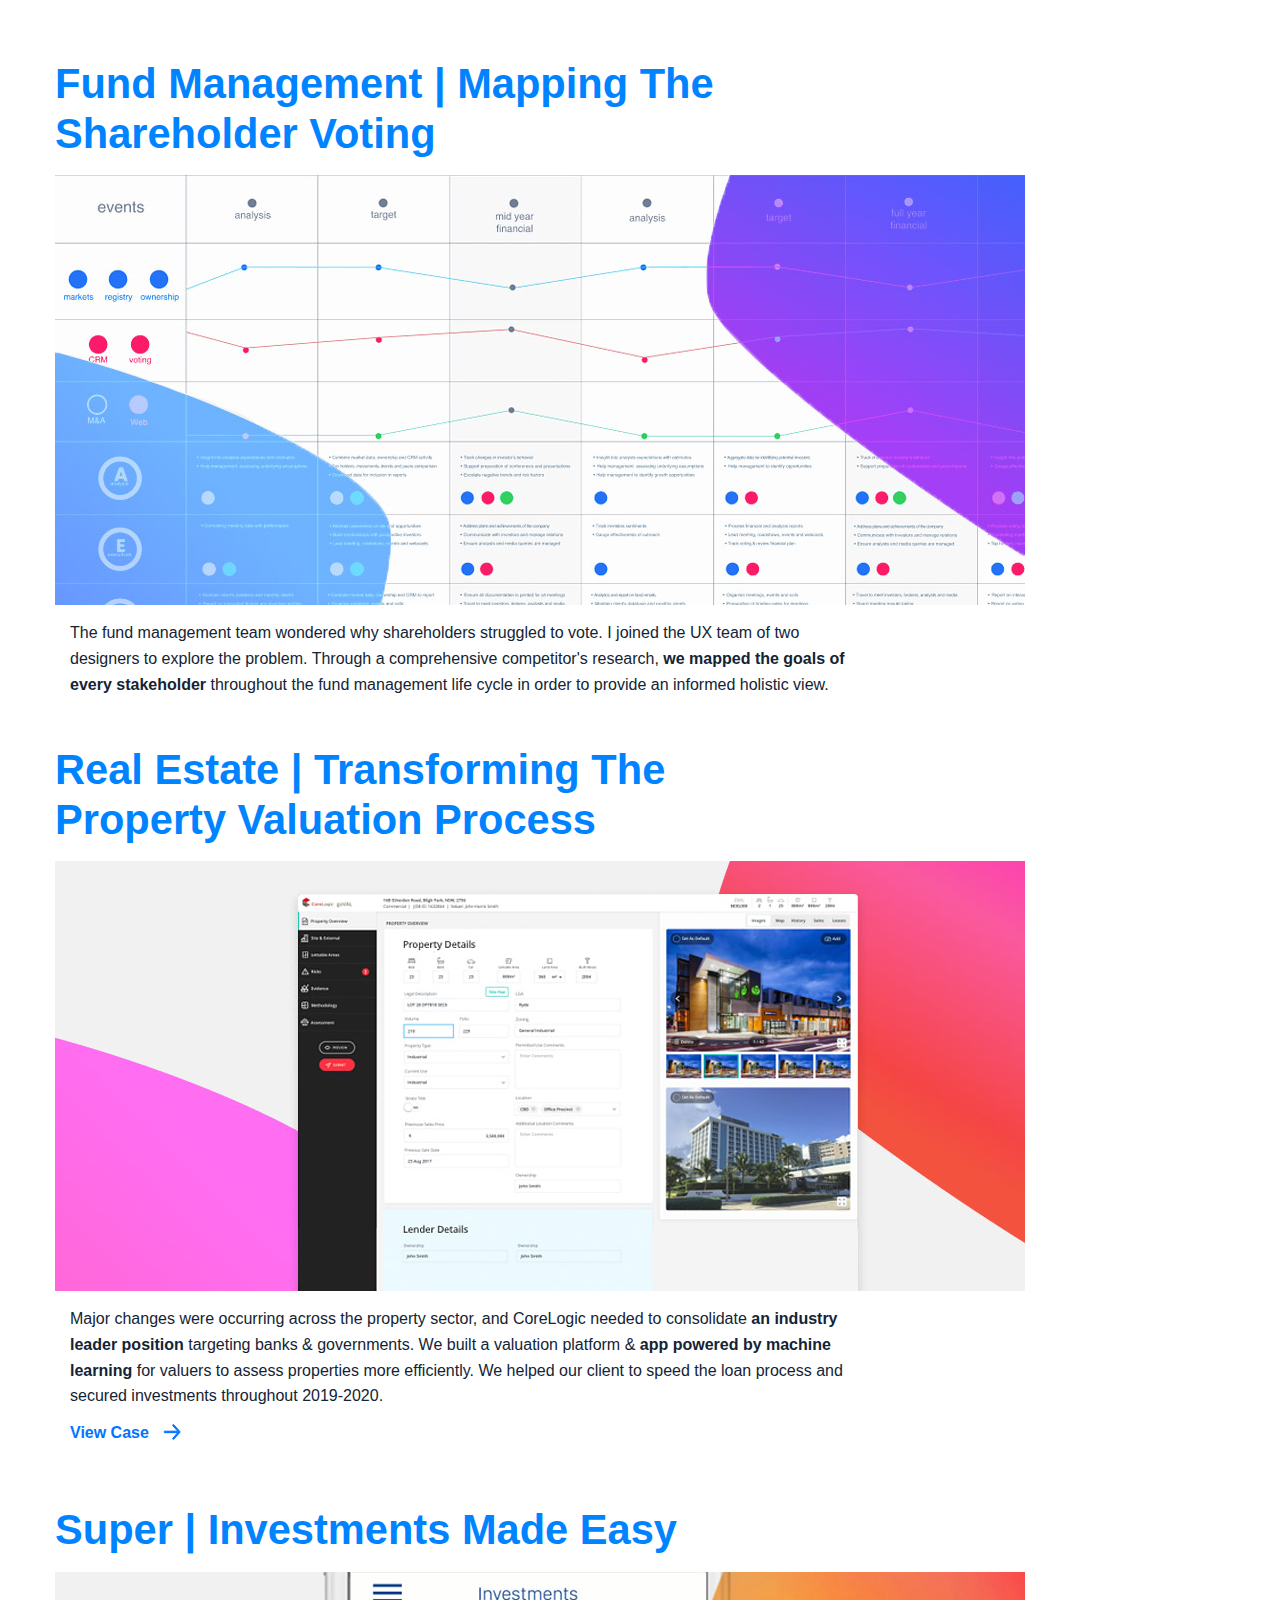
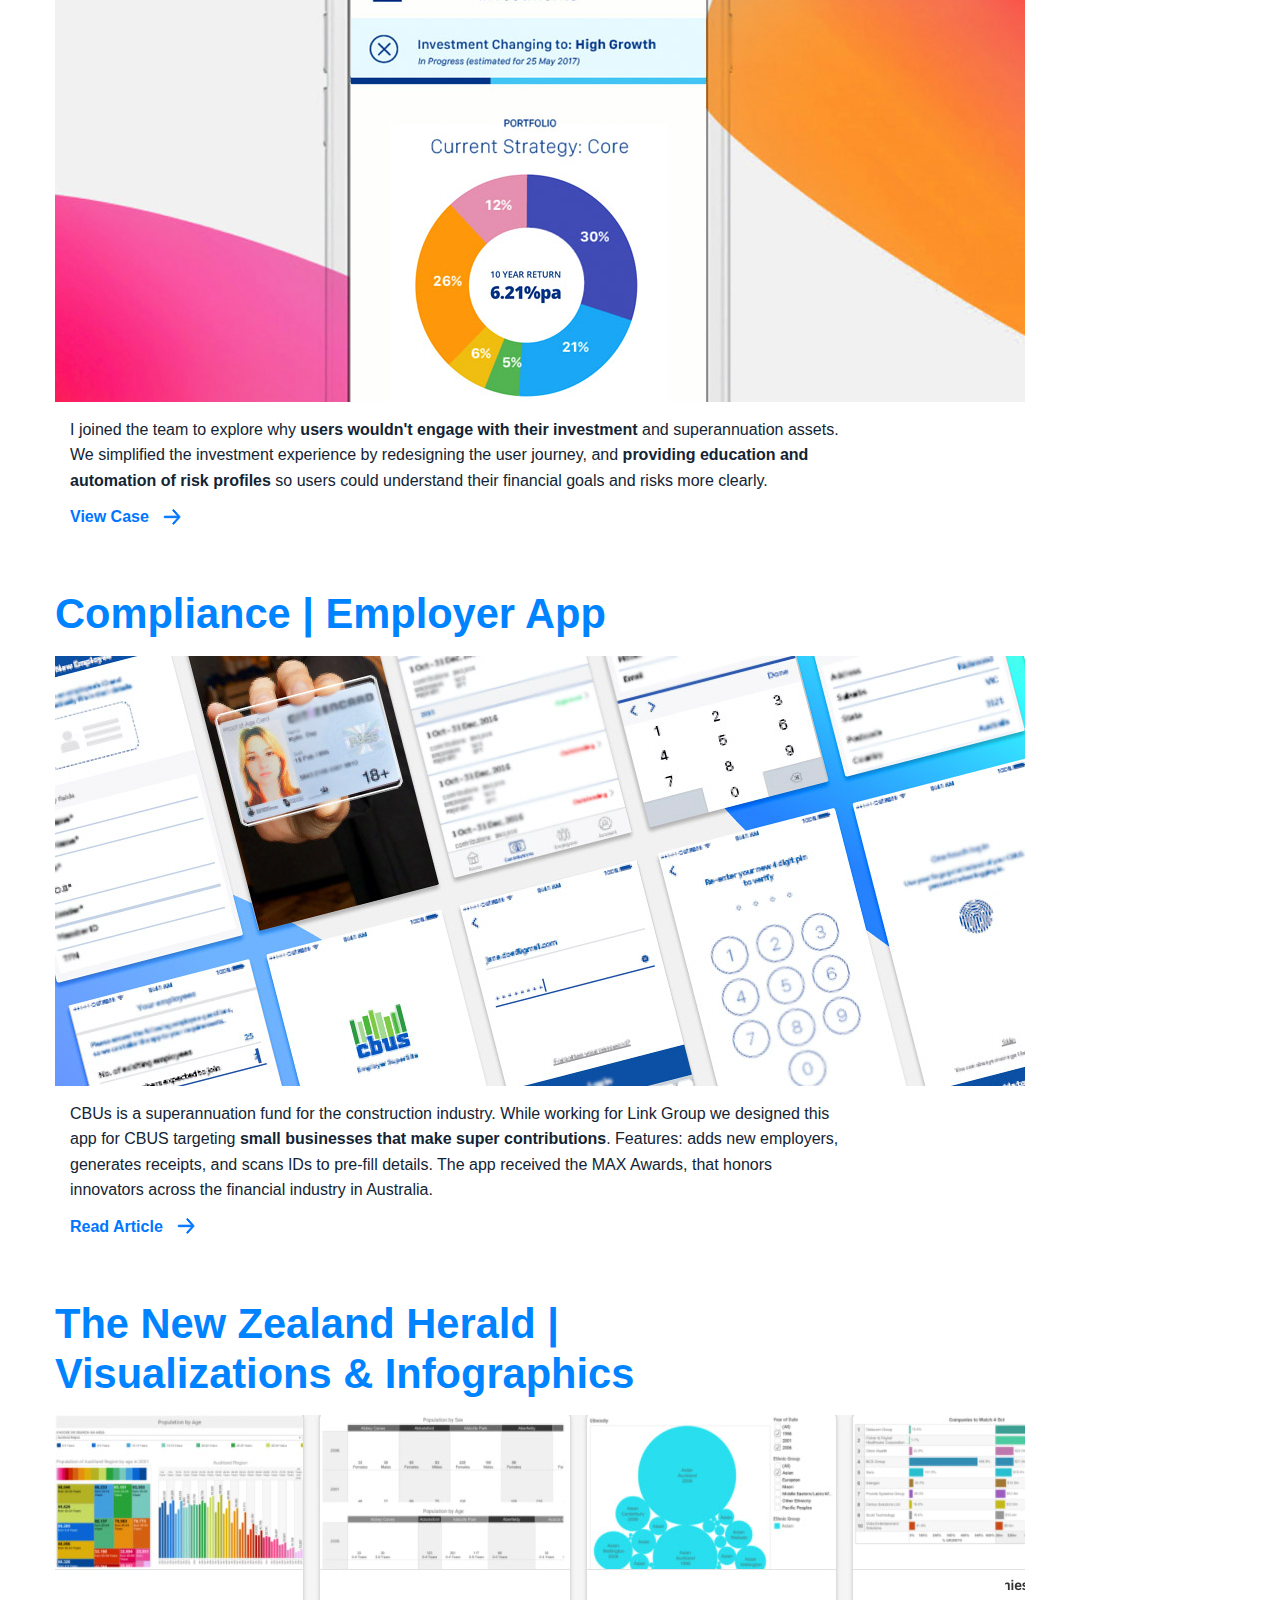
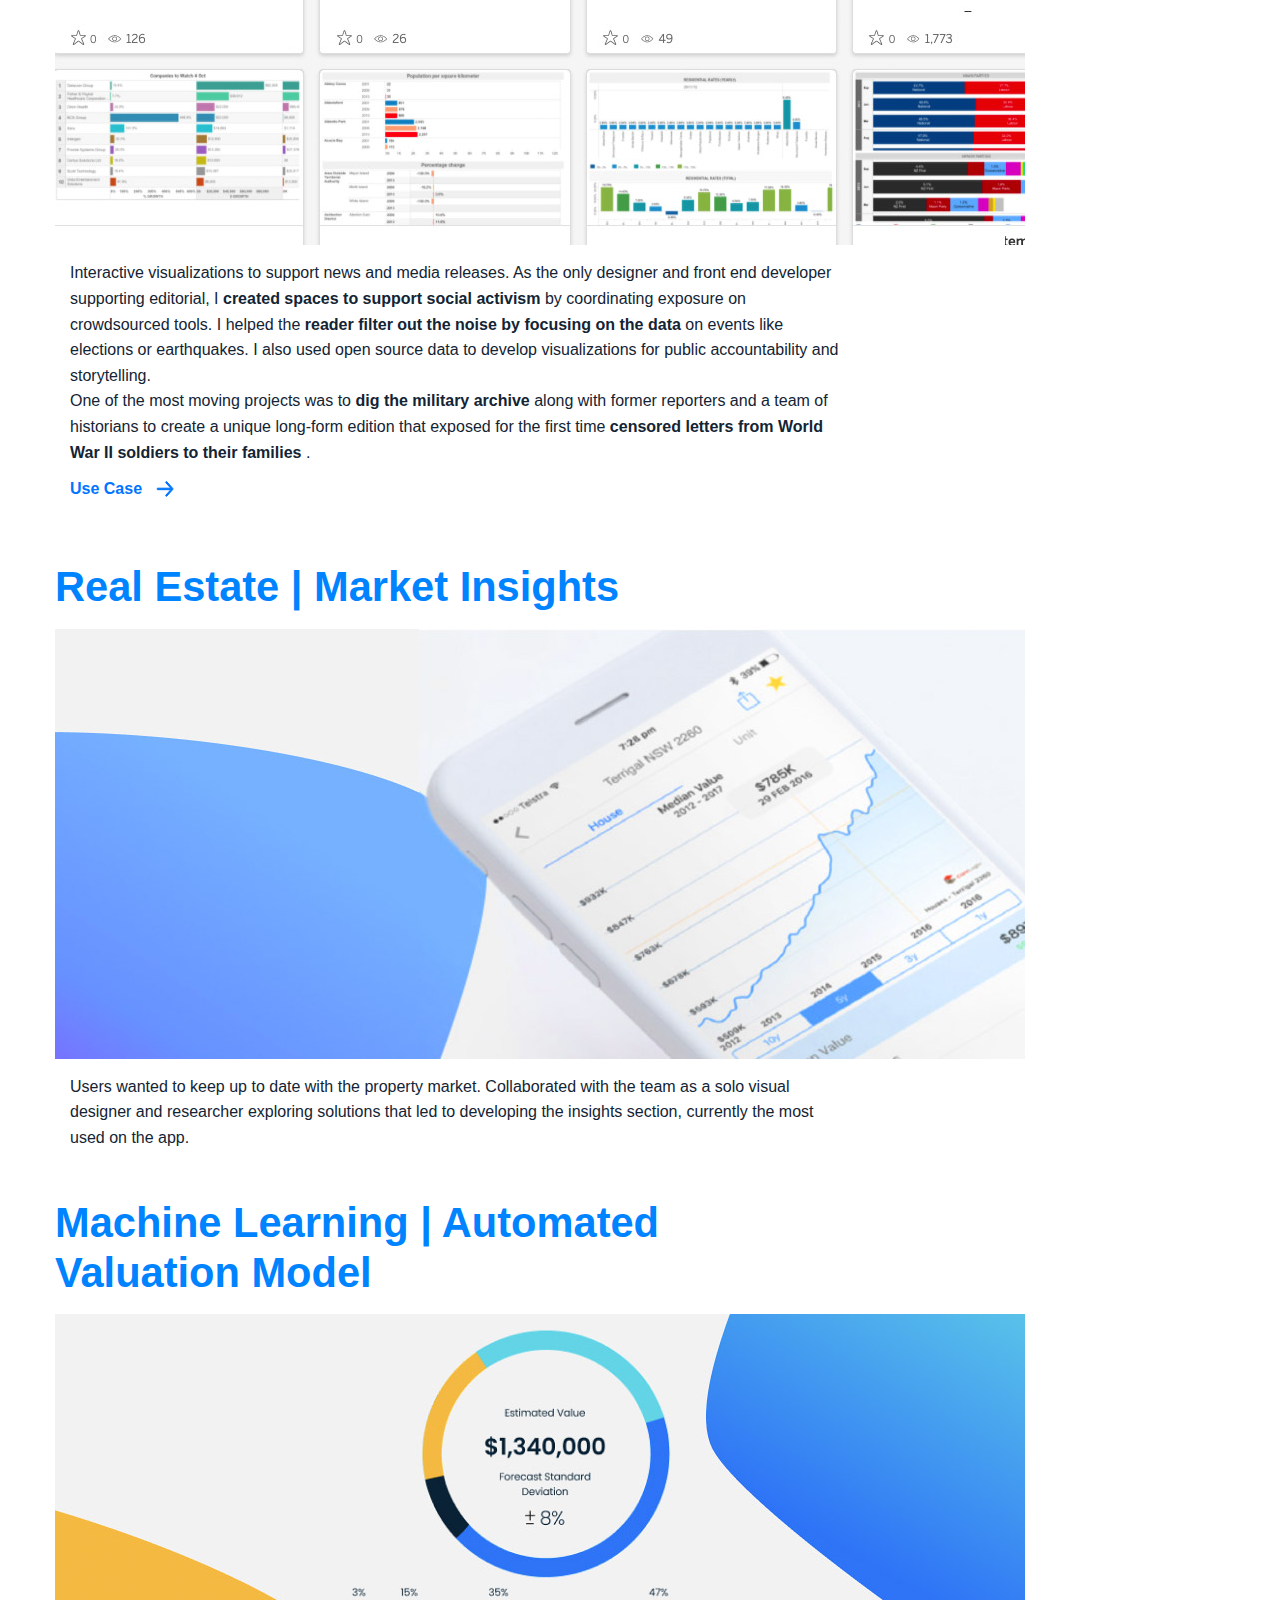
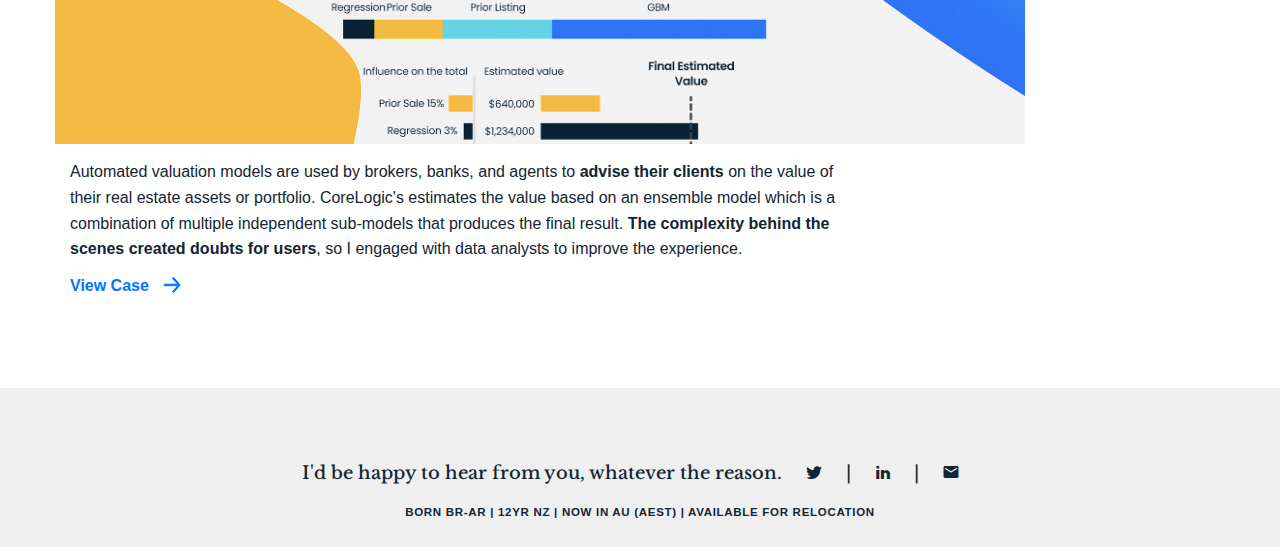
==== commit 4d86d979: "Introduction typo" ====
--- a/index.html
+++ b/index.html
@@ -77,9 +77,9 @@
                             </div>
                             <div class="opacity-box col-lg-6 col-md-5">
                                 <p>
-                                    Hello, I am Claudia Ruiz. I do product design and research. I have more than ten years of experience working
+                                    Hello, I am Claudia Ruiz. I do <strong>product design and research</strong>. I have more than ten years of experience working
                                     for the largest media and finance industries in New Zealand and Australia and I seek to work in a cool
-                                    team on projects that support decentralization.</strong>.
+                                    team on <strong>projects that support decentralization.</strong>
                                 </p>
                                 
                                 <div class="about-me-info col-lg-12 col-md-12 col-xs-12">
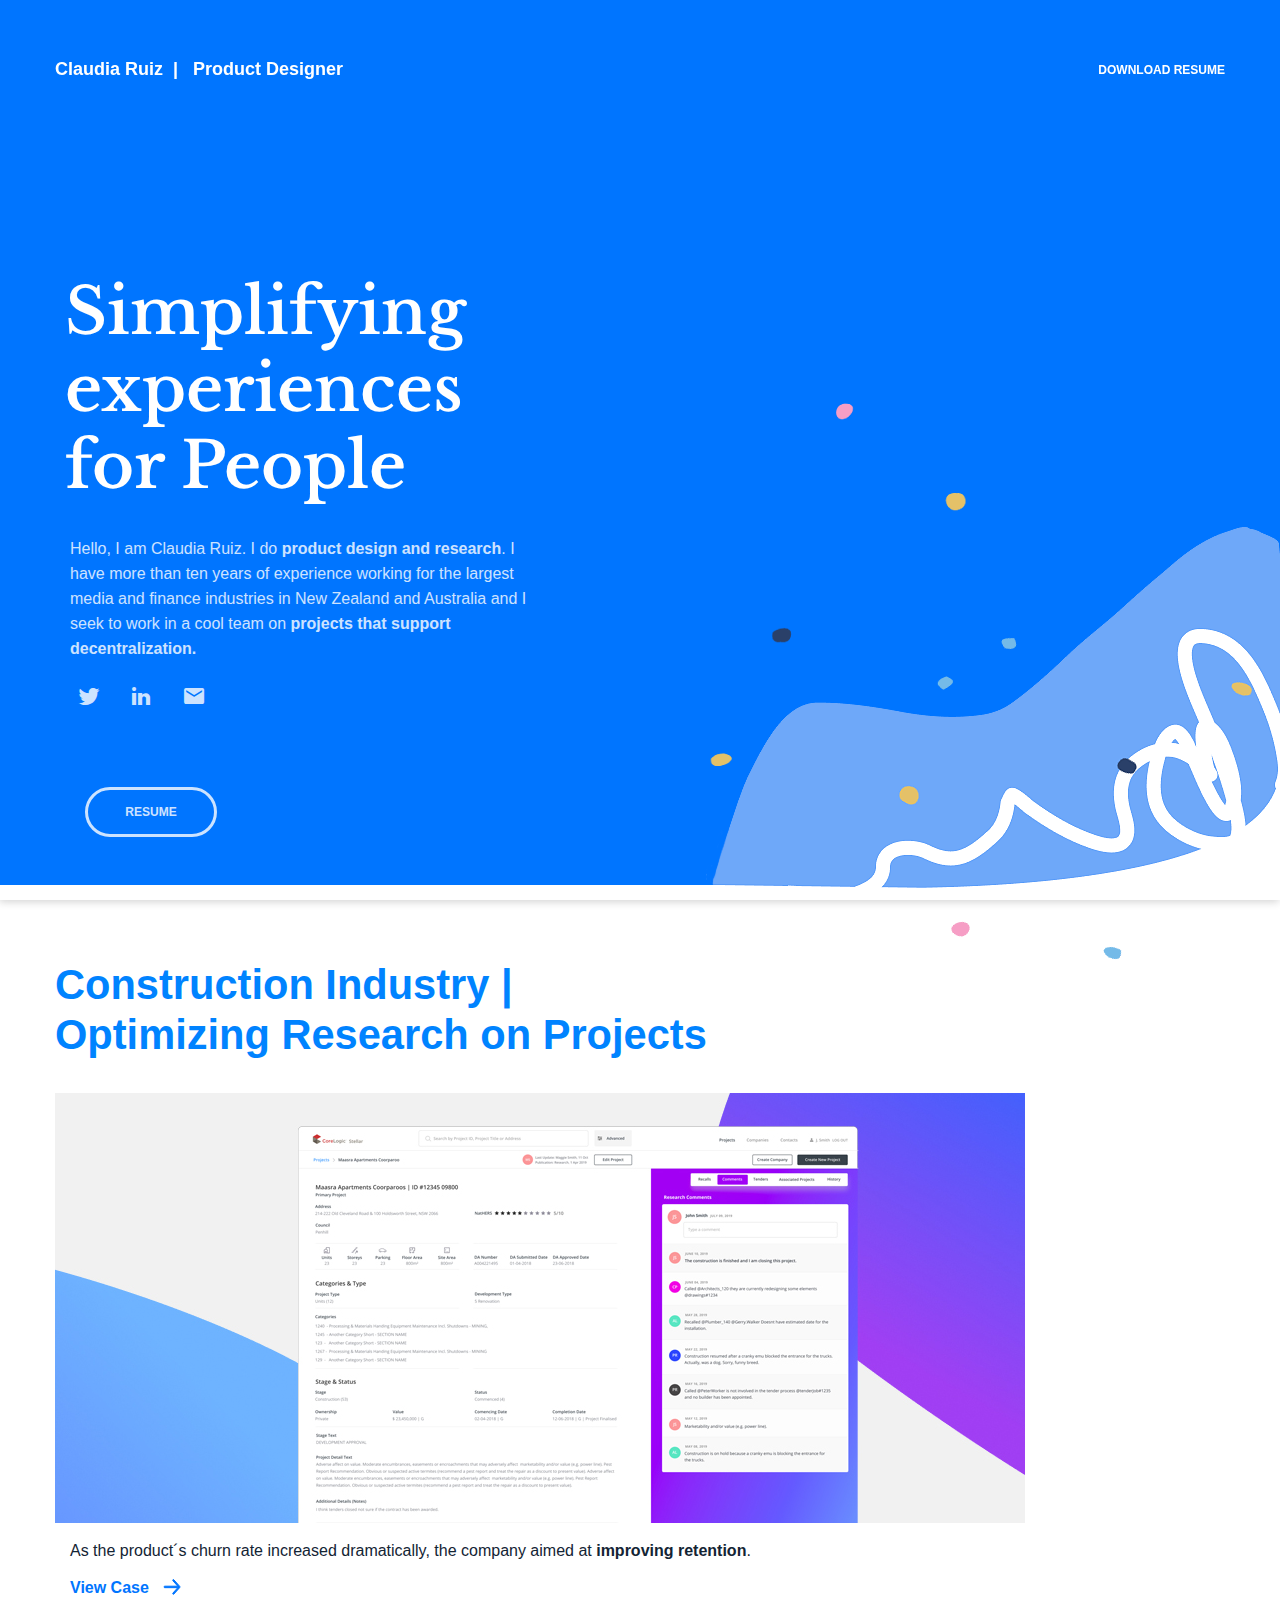
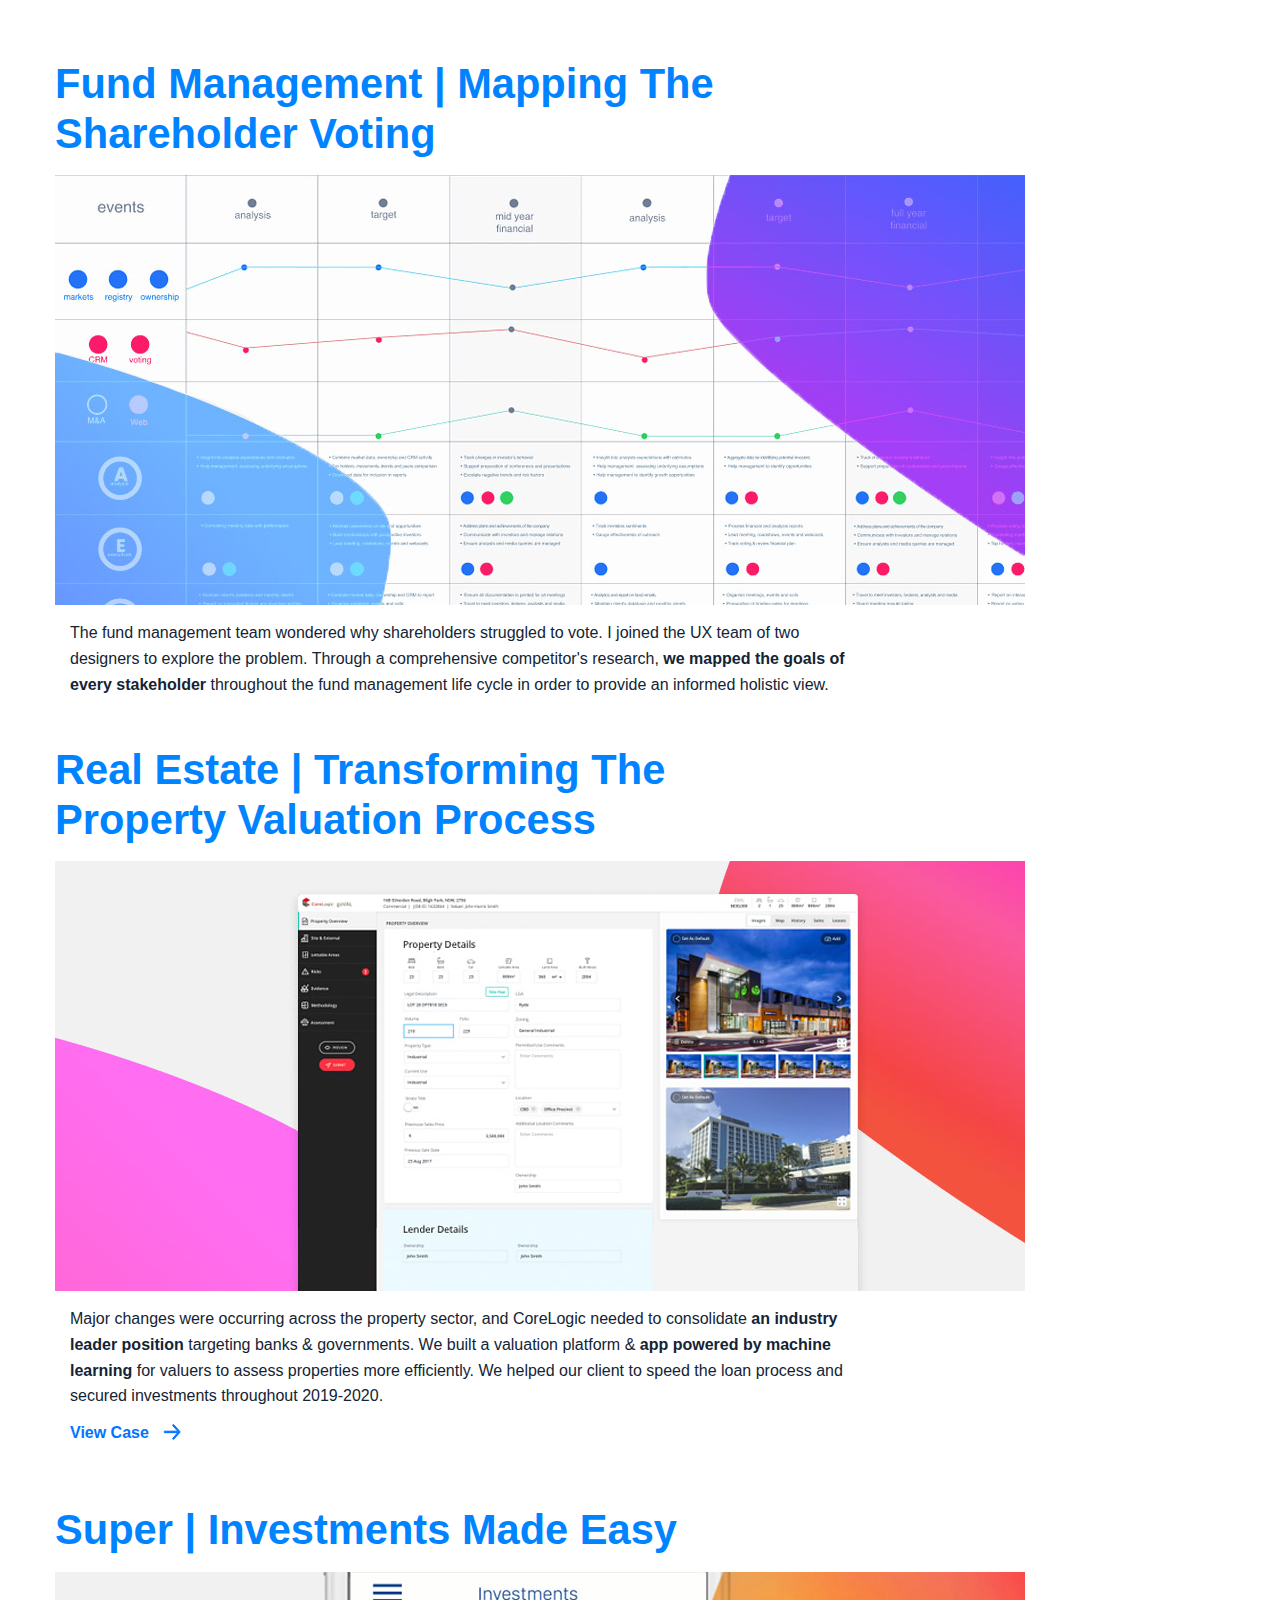
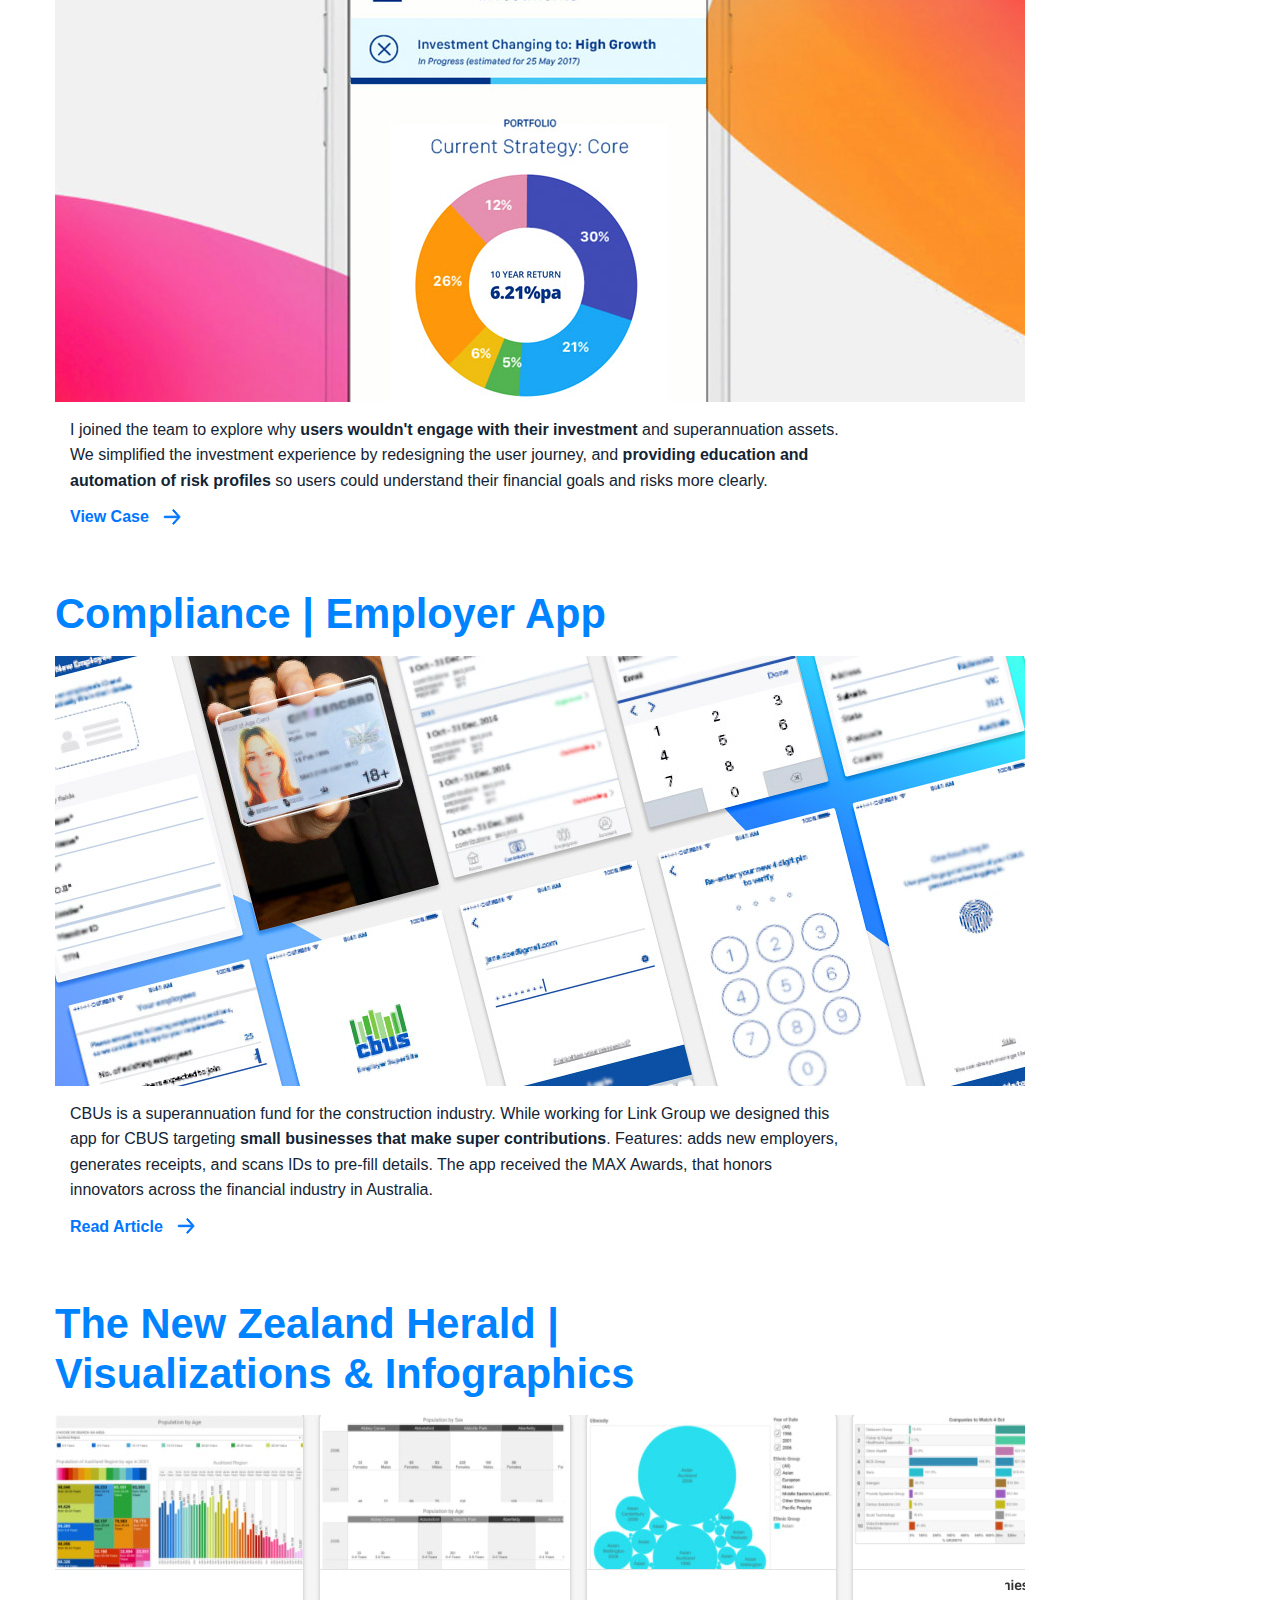
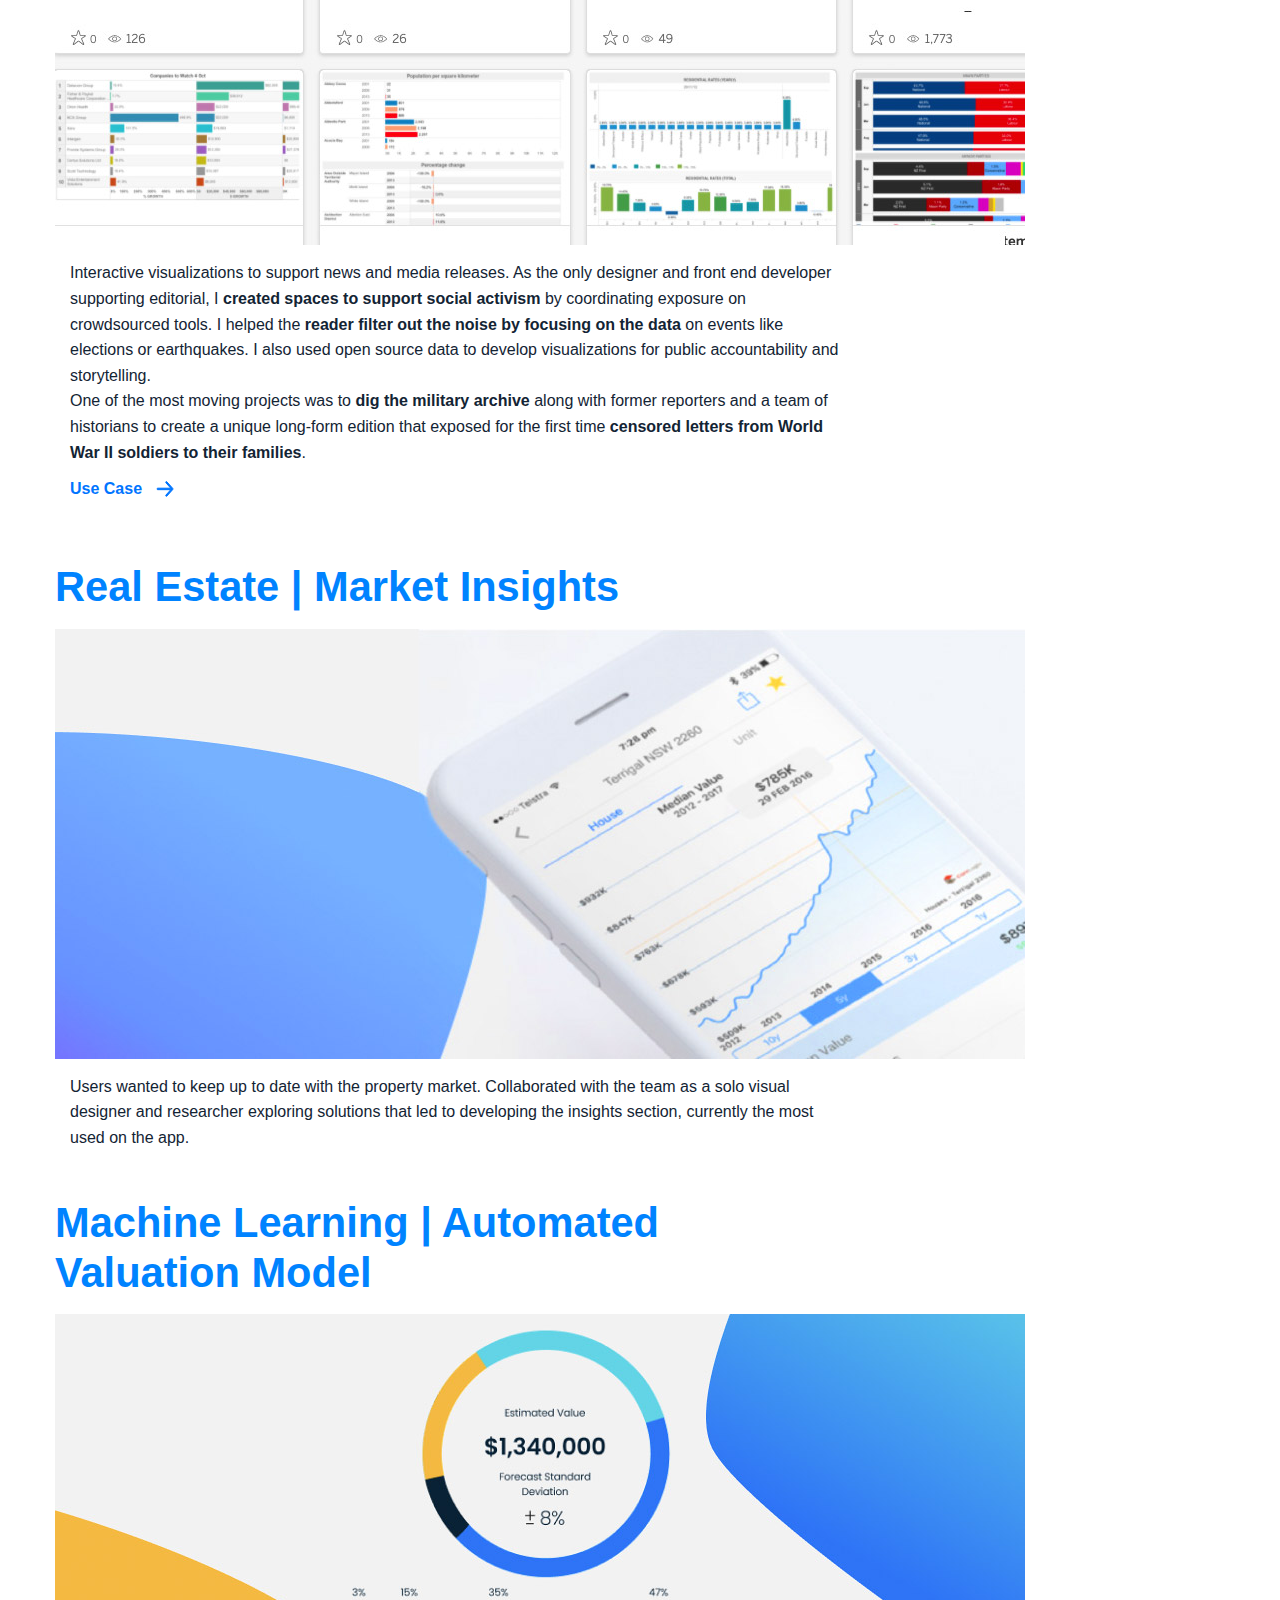
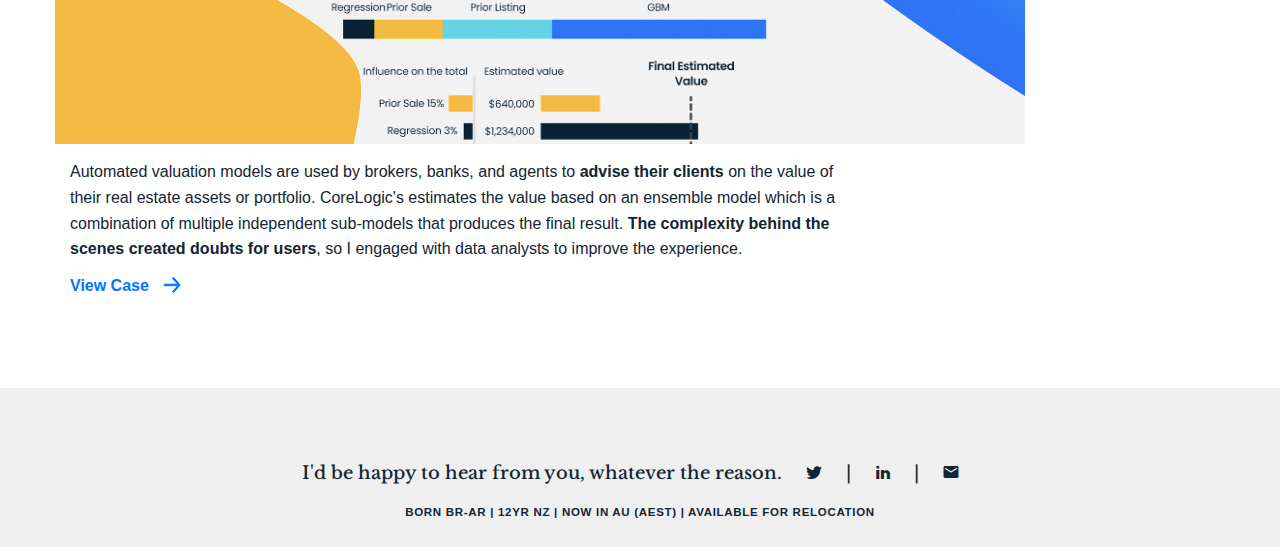
==== commit 7aa47bcf: "minor dot on viz" ====
--- a/index.html
+++ b/index.html
@@ -224,7 +224,7 @@
                                 for public accountability and storytelling.
                             </p>
                             <p class="col-lg-10"> One of the most moving projects was to <strong>dig the military archive</strong> along with former reporters and a team of historians
-                                to create a unique long-form edition that exposed for the first time <strong>censored letters from World War II soldiers to their families</strong> .
+                                to create a unique long-form edition that exposed for the first time <strong>censored letters from World War II soldiers to their families</strong>.
                             </p>
 
                             <p class="col-lg-12">
